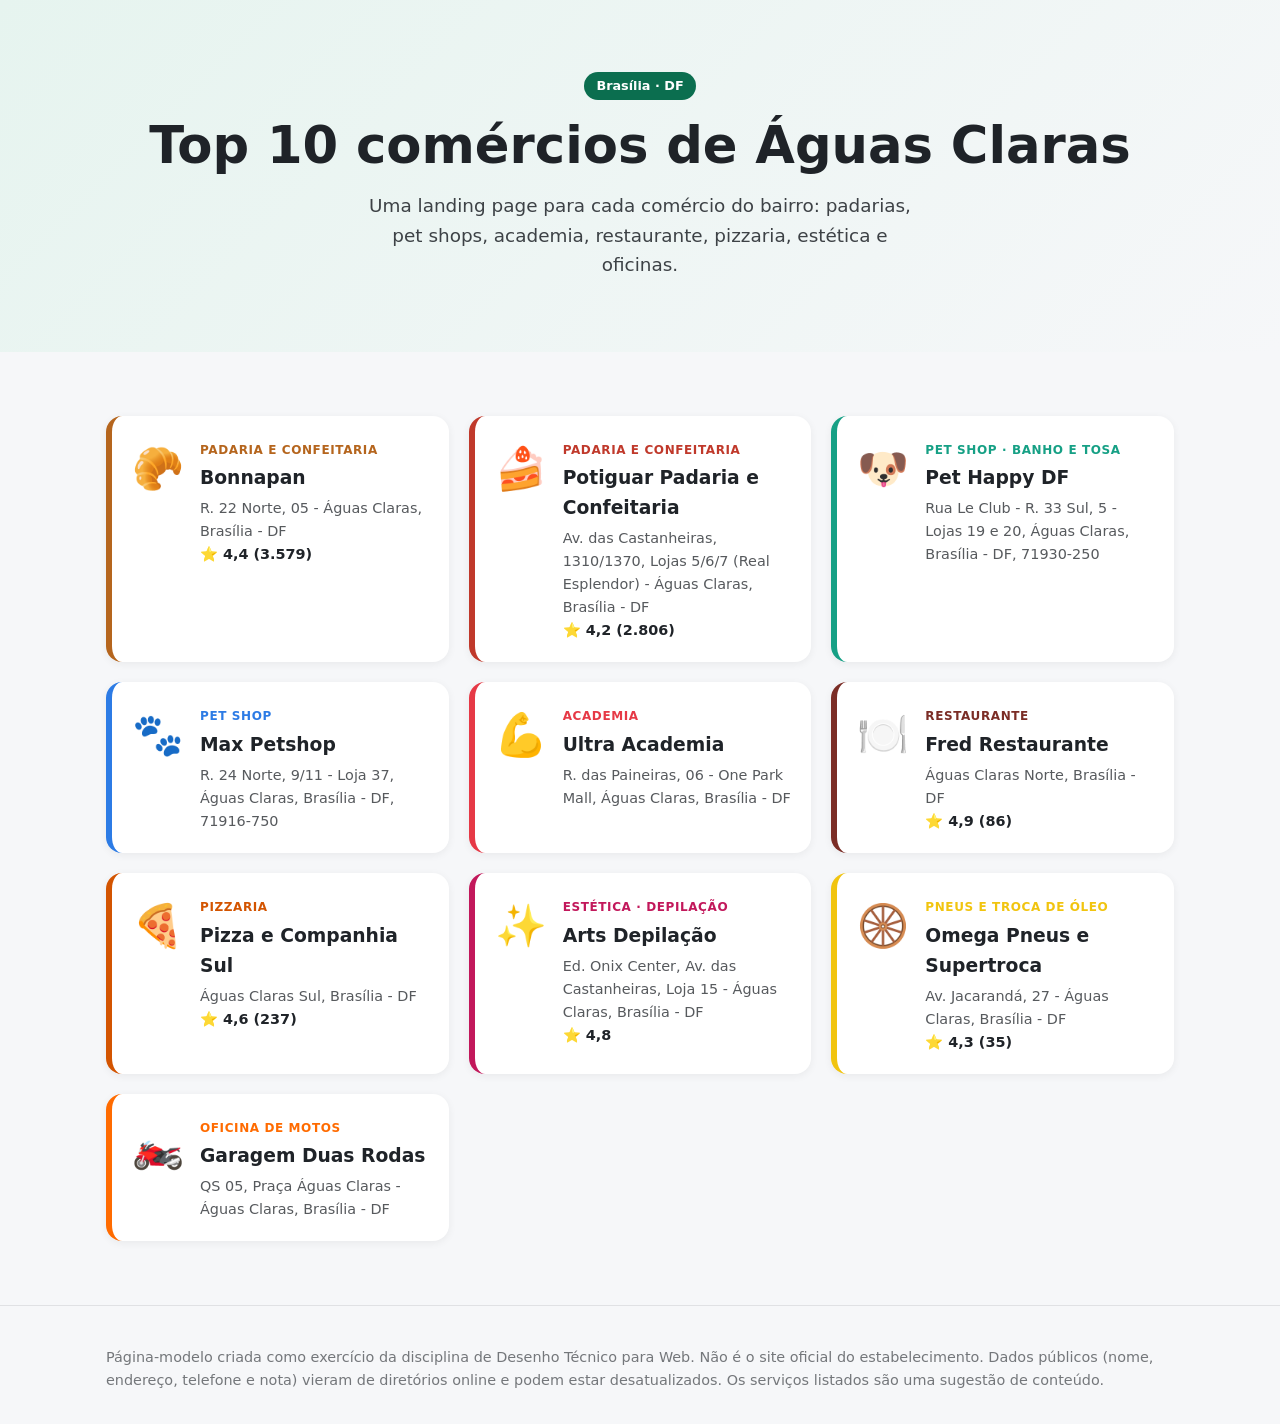
==== landing-pages/index.html @ fcde24da "Adiciona landing pages de 10 comércios de Águas Claras (DF) Catálogo em landing-pages/index.html, um" ====
<!DOCTYPE html>
<html lang="pt-BR">
<head>
<meta charset="UTF-8">
<meta name="viewport" content="width=device-width, initial-scale=1.0">
<title>Comércios de Águas Claras · Landing Pages</title>
<link rel="stylesheet" href="assets/style.css">
<style>:root{--cor:#0b6e4f;--cor2:#e6f4ef;--bg:#f6f7f9;--fg:#1f2328;--card:#fff;}</style>
</head>
<body>
<section class="hero hero-index">
  <div class="wrap">
    <span class="badge">Brasília · DF</span>
    <h1>Top 10 comércios de Águas Claras</h1>
    <p class="lead">Uma landing page para cada comércio do bairro: padarias, pet shops, academia, restaurante, pizzaria, estética e oficinas.</p>
  </div>
</section>
<main class="wrap secao">
  <div class="lojas"><a class="loja" href="bonnapan/index.html" style="--cor:#b5651d">
  <div class="loja-ico">🥐</div>
  <div><span class="loja-seg">Padaria e Confeitaria</span><h3>Bonnapan</h3>
  <p>R. 22 Norte, 05 - Águas Claras, Brasília - DF</p><p class="loja-nota">⭐ 4,4 (3.579)</p></div>
</a>
<a class="loja" href="potiguar/index.html" style="--cor:#c0392b">
  <div class="loja-ico">🍰</div>
  <div><span class="loja-seg">Padaria e Confeitaria</span><h3>Potiguar Padaria e Confeitaria</h3>
  <p>Av. das Castanheiras, 1310/1370, Lojas 5/6/7 (Real Esplendor) - Águas Claras, Brasília - DF</p><p class="loja-nota">⭐ 4,2 (2.806)</p></div>
</a>
<a class="loja" href="pet-happy/index.html" style="--cor:#16a085">
  <div class="loja-ico">🐶</div>
  <div><span class="loja-seg">Pet Shop · Banho e Tosa</span><h3>Pet Happy DF</h3>
  <p>Rua Le Club - R. 33 Sul, 5 - Lojas 19 e 20, Águas Claras, Brasília - DF, 71930-250</p></div>
</a>
<a class="loja" href="max-petshop/index.html" style="--cor:#2c7be5">
  <div class="loja-ico">🐾</div>
  <div><span class="loja-seg">Pet Shop</span><h3>Max Petshop</h3>
  <p>R. 24 Norte, 9/11 - Loja 37, Águas Claras, Brasília - DF, 71916-750</p></div>
</a>
<a class="loja" href="ultra-academia/index.html" style="--cor:#e63946">
  <div class="loja-ico">💪</div>
  <div><span class="loja-seg">Academia</span><h3>Ultra Academia</h3>
  <p>R. das Paineiras, 06 - One Park Mall, Águas Claras, Brasília - DF</p></div>
</a>
<a class="loja" href="fred-restaurante/index.html" style="--cor:#7b2d26">
  <div class="loja-ico">🍽️</div>
  <div><span class="loja-seg">Restaurante</span><h3>Fred Restaurante</h3>
  <p>Águas Claras Norte, Brasília - DF</p><p class="loja-nota">⭐ 4,9 (86)</p></div>
</a>
<a class="loja" href="pizza-e-companhia/index.html" style="--cor:#d35400">
  <div class="loja-ico">🍕</div>
  <div><span class="loja-seg">Pizzaria</span><h3>Pizza e Companhia Sul</h3>
  <p>Águas Claras Sul, Brasília - DF</p><p class="loja-nota">⭐ 4,6 (237)</p></div>
</a>
<a class="loja" href="arts-depilacao/index.html" style="--cor:#c2185b">
  <div class="loja-ico">✨</div>
  <div><span class="loja-seg">Estética · Depilação</span><h3>Arts Depilação</h3>
  <p>Ed. Onix Center, Av. das Castanheiras, Loja 15 - Águas Claras, Brasília - DF</p><p class="loja-nota">⭐ 4,8</p></div>
</a>
<a class="loja" href="omega-pneus/index.html" style="--cor:#f1c40f">
  <div class="loja-ico">🛞</div>
  <div><span class="loja-seg">Pneus e Troca de Óleo</span><h3>Omega Pneus e Supertroca</h3>
  <p>Av. Jacarandá, 27 - Águas Claras, Brasília - DF</p><p class="loja-nota">⭐ 4,3 (35)</p></div>
</a>
<a class="loja" href="garagem-duas-rodas/index.html" style="--cor:#ff6b00">
  <div class="loja-ico">🏍️</div>
  <div><span class="loja-seg">Oficina de Motos</span><h3>Garagem Duas Rodas</h3>
  <p>QS 05, Praça Águas Claras - Águas Claras, Brasília - DF</p></div>
</a></div>
</main>
<footer class="rodape"><div class="wrap"><p class="aviso">Página-modelo criada como exercício da disciplina de Desenho Técnico para Web. Não é o site oficial do estabelecimento. Dados públicos (nome, endereço, telefone e nota) vieram de diretórios online e podem estar desatualizados. Os serviços listados são uma sugestão de conteúdo.</p></div></footer>
</body>
</html>
---- landing-pages/assets/style.css ----
/* Estilo compartilhado das landing pages.
   Cada página define --cor, --cor2, --bg, --fg e --card no <head>. */
*{box-sizing:border-box;margin:0;padding:0}
html{scroll-behavior:smooth}
body{font-family:system-ui,-apple-system,"Segoe UI",Roboto,sans-serif;background:var(--bg);color:var(--fg);line-height:1.6}
a{color:inherit}
.wrap{max-width:1100px;margin:0 auto;padding:0 16px}

/* Menu */
.topo{position:sticky;top:0;z-index:10;background:color-mix(in srgb,var(--bg) 88%,transparent);backdrop-filter:blur(8px);border-bottom:1px solid color-mix(in srgb,var(--fg) 10%,transparent)}
.nav{display:flex;align-items:center;justify-content:space-between;gap:16px;height:64px}
.logo{font-weight:800;text-decoration:none;font-size:1.1rem;white-space:nowrap;overflow:hidden;text-overflow:ellipsis}
.nav nav{display:flex;gap:20px}
.nav nav a{text-decoration:none;font-weight:500;opacity:.8}
.nav nav a:hover{opacity:1;color:var(--cor)}

/* Hero */
.hero{background:linear-gradient(135deg,var(--cor2),var(--bg));padding:72px 0}
.dark .hero{background:radial-gradient(circle at 80% 20%,color-mix(in srgb,var(--cor) 35%,transparent),var(--bg) 60%)}
.hero-grid{display:grid;grid-template-columns:1.4fr 1fr;gap:32px;align-items:center}
.badge{display:inline-block;background:var(--cor);color:#fff;font-size:.8rem;font-weight:700;padding:4px 12px;border-radius:999px;margin-bottom:16px}
.dark .badge{color:#111}
h1{font-size:clamp(2rem,5vw,3.2rem);line-height:1.15;margin-bottom:16px}
.lead{font-size:1.15rem;opacity:.85;max-width:560px}
.rating{margin-top:16px;font-weight:700}
.rating span{font-weight:400;opacity:.7}
.hero-art{font-size:clamp(6rem,18vw,12rem);text-align:center;filter:drop-shadow(0 12px 24px rgba(0,0,0,.18))}
.hero-index{text-align:center}
.hero-index .lead{margin:0 auto}

/* Botões */
.ctas{display:flex;flex-wrap:wrap;gap:12px;margin-top:24px}
.btn{display:inline-flex;align-items:center;gap:8px;padding:12px 20px;border-radius:12px;font-weight:700;text-decoration:none;transition:transform .15s,box-shadow .15s}
.btn:hover{transform:translateY(-2px);box-shadow:0 8px 20px rgba(0,0,0,.15)}
.btn-main{background:var(--cor);color:#fff}
.dark .btn-main{color:#111}
.btn-ghost{border:2px solid var(--cor);color:var(--fg)}

/* Seções */
.secao{padding:64px 16px}
h2{font-size:clamp(1.5rem,3vw,2.1rem);margin-bottom:28px}
.grid{display:grid;grid-template-columns:repeat(auto-fit,minmax(220px,1fr));gap:20px}
.card{background:var(--card);border:1px solid color-mix(in srgb,var(--fg) 10%,transparent);border-radius:16px;padding:24px;transition:transform .2s,border-color .2s}
.card:hover{transform:translateY(-4px);border-color:var(--cor)}
.ico{font-size:2rem;margin-bottom:8px}
.card h3{margin-bottom:6px}
.card p{opacity:.8}

.faixa{background:var(--cor);color:#fff;padding:56px 0}
.dark .faixa{color:#111}
.difs{list-style:none;display:grid;grid-template-columns:repeat(auto-fit,minmax(240px,1fr));gap:16px;font-size:1.1rem;font-weight:600}

.contato{display:grid;grid-template-columns:1fr 1fr;gap:32px;align-items:start}
.info{list-style:none;display:grid;gap:10px;font-size:1.05rem}
.contato iframe{width:100%;height:340px;border:0;border-radius:16px}

/* Catálogo */
.lojas{display:grid;grid-template-columns:repeat(auto-fill,minmax(300px,1fr));gap:20px}
.loja{display:flex;gap:16px;background:var(--card);border-radius:16px;padding:20px;text-decoration:none;border-left:6px solid var(--cor);box-shadow:0 2px 8px rgba(0,0,0,.06);transition:transform .2s,box-shadow .2s}
.loja:hover{transform:translateY(-4px);box-shadow:0 12px 24px rgba(0,0,0,.12)}
.loja-ico{font-size:2.6rem}
.loja-seg{font-size:.75rem;font-weight:700;text-transform:uppercase;letter-spacing:.05em;color:var(--cor)}
.loja h3{margin:2px 0 4px}
.loja p{font-size:.9rem;opacity:.75}
.loja-nota{font-weight:700;opacity:1!important}

/* Rodapé */
.rodape{padding:32px 0;border-top:1px solid color-mix(in srgb,var(--fg) 10%,transparent);font-size:.9rem}
.aviso{opacity:.6;margin-top:8px}

/* Celular */
@media (max-width:760px){
  .nav nav{display:none}
  .hero{padding:48px 0}
  .hero-grid,.contato{grid-template-columns:1fr}
  .hero-art{order:-1;font-size:5rem}
  .btn{flex:1 1 100%;justify-content:center}
}
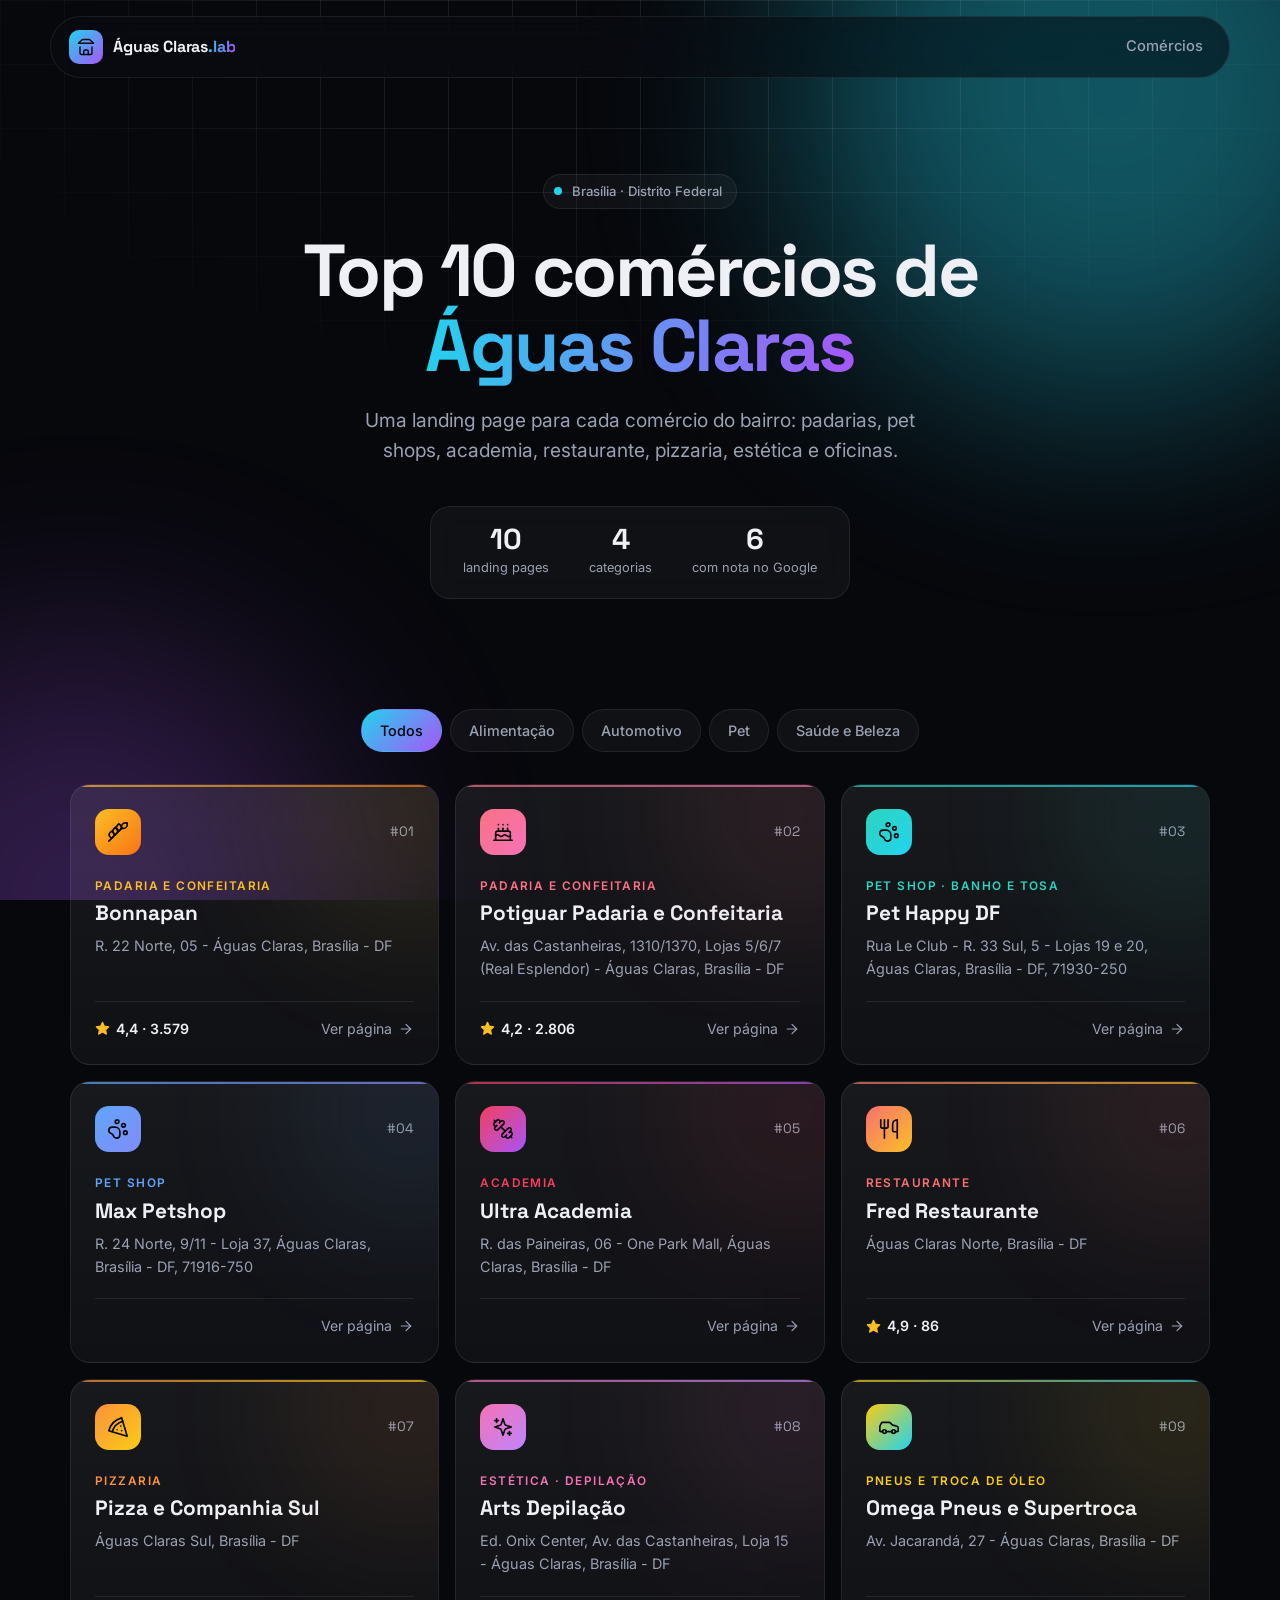
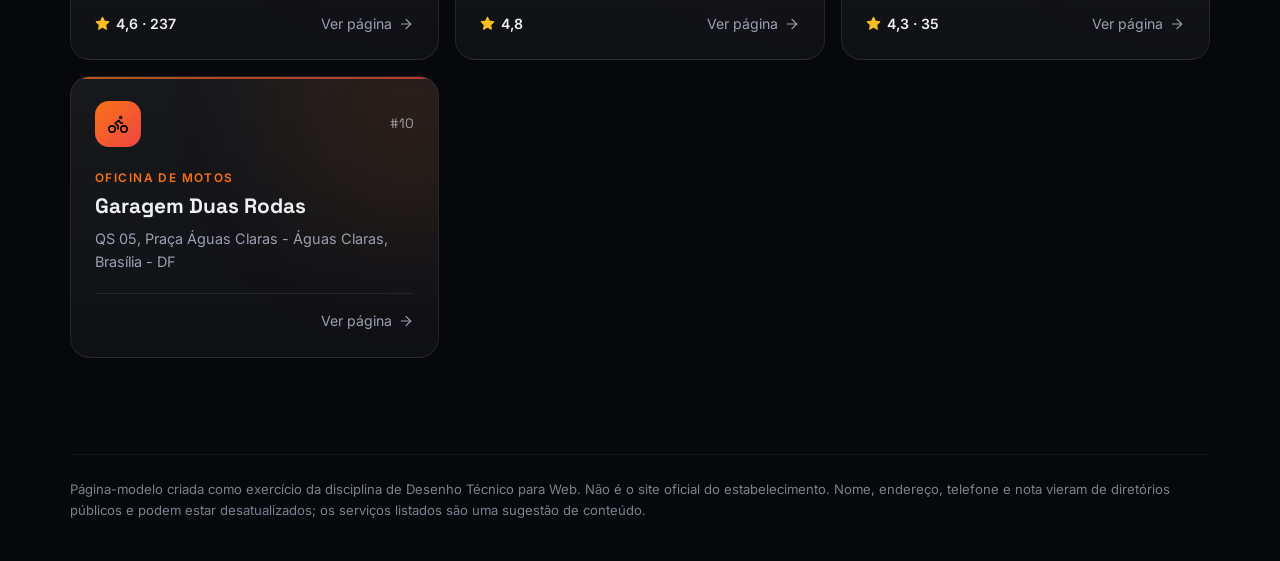
==== commit a9f24d73: "Redesenha as landing pages com visual escuro e futurista Glassmorphism, brilhos em degradê, ícones S" ====
--- a/landing-pages/index.html
+++ b/landing-pages/index.html
@@ -3,70 +3,98 @@
 <head>
 <meta charset="UTF-8">
 <meta name="viewport" content="width=device-width, initial-scale=1.0">
-<title>Comércios de Águas Claras · Landing Pages</title>
+<title>Águas Claras · Top 10 Comércios</title>
+<meta name="description" content="Landing pages de 10 comércios de Águas Claras, Brasília - DF.">
+<meta name="theme-color" content="#07080c">
+<link rel="preconnect" href="https://fonts.googleapis.com"><link rel="preconnect" href="https://fonts.gstatic.com" crossorigin><link href="https://fonts.googleapis.com/css2?family=Inter:wght@400;500;600&family=Space+Grotesk:wght@500;600;700&display=swap" rel="stylesheet">
 <link rel="stylesheet" href="assets/style.css">
-<style>:root{--cor:#0b6e4f;--cor2:#e6f4ef;--bg:#f6f7f9;--fg:#1f2328;--card:#fff;}</style>
+<style>:root{--a:#22d3ee;--b:#a855f7}</style>
 </head>
 <body>
-<section class="hero hero-index">
-  <div class="wrap">
-    <span class="badge">Brasília · DF</span>
-    <h1>Top 10 comércios de Águas Claras</h1>
-    <p class="lead">Uma landing page para cada comércio do bairro: padarias, pet shops, academia, restaurante, pizzaria, estética e oficinas.</p>
+<div class="bg" aria-hidden="true"><span class="orb o1"></span><span class="orb o2"></span><span class="grid-lines"></span></div>
+<header class="nav-wrap">
+  <nav class="nav">
+    <a class="logo" href="#"><span class="logo-mark"><svg class="i" viewBox="0 0 24 24" fill="none" stroke="currentColor" stroke-width="1.8" stroke-linecap="round" stroke-linejoin="round" aria-hidden="true"><path d="m2 7 4.41-4.41A2 2 0 0 1 7.83 2h8.34a2 2 0 0 1 1.42.59L22 7"/><path d="M4 12v8a2 2 0 0 0 2 2h12a2 2 0 0 0 2-2v-8"/><path d="M15 22v-4a2 2 0 0 0-2-2h-2a2 2 0 0 0-2 2v4"/><path d="M2 7h20"/></svg></span><span>Águas Claras<b class="grad">.lab</b></span></a>
+    <div class="nav-links"><a href="#lojas">Comércios</a></div>
+  </nav>
+</header>
+<main>
+<section class="hero hero-index wrap">
+  <span class="eyebrow"><span class="dot"></span>Brasília · Distrito Federal</span>
+  <h1>Top 10 comércios de<br><span class="grad">Águas Claras</span></h1>
+  <p class="lead">Uma landing page para cada comércio do bairro: padarias, pet shops, academia, restaurante, pizzaria, estética e oficinas.</p>
+  <div class="hero-stats">
+    <div><strong>10</strong><small>landing pages</small></div>
+    <div><strong>4</strong><small>categorias</small></div>
+    <div><strong>6</strong><small>com nota no Google</small></div>
   </div>
 </section>
-<main class="wrap secao">
-  <div class="lojas"><a class="loja" href="bonnapan/index.html" style="--cor:#b5651d">
-  <div class="loja-ico">🥐</div>
-  <div><span class="loja-seg">Padaria e Confeitaria</span><h3>Bonnapan</h3>
-  <p>R. 22 Norte, 05 - Águas Claras, Brasília - DF</p><p class="loja-nota">⭐ 4,4 (3.579)</p></div>
-</a>
-<a class="loja" href="potiguar/index.html" style="--cor:#c0392b">
-  <div class="loja-ico">🍰</div>
-  <div><span class="loja-seg">Padaria e Confeitaria</span><h3>Potiguar Padaria e Confeitaria</h3>
-  <p>Av. das Castanheiras, 1310/1370, Lojas 5/6/7 (Real Esplendor) - Águas Claras, Brasília - DF</p><p class="loja-nota">⭐ 4,2 (2.806)</p></div>
-</a>
-<a class="loja" href="pet-happy/index.html" style="--cor:#16a085">
-  <div class="loja-ico">🐶</div>
-  <div><span class="loja-seg">Pet Shop · Banho e Tosa</span><h3>Pet Happy DF</h3>
-  <p>Rua Le Club - R. 33 Sul, 5 - Lojas 19 e 20, Águas Claras, Brasília - DF, 71930-250</p></div>
-</a>
-<a class="loja" href="max-petshop/index.html" style="--cor:#2c7be5">
-  <div class="loja-ico">🐾</div>
-  <div><span class="loja-seg">Pet Shop</span><h3>Max Petshop</h3>
-  <p>R. 24 Norte, 9/11 - Loja 37, Águas Claras, Brasília - DF, 71916-750</p></div>
-</a>
-<a class="loja" href="ultra-academia/index.html" style="--cor:#e63946">
-  <div class="loja-ico">💪</div>
-  <div><span class="loja-seg">Academia</span><h3>Ultra Academia</h3>
-  <p>R. das Paineiras, 06 - One Park Mall, Águas Claras, Brasília - DF</p></div>
-</a>
-<a class="loja" href="fred-restaurante/index.html" style="--cor:#7b2d26">
-  <div class="loja-ico">🍽️</div>
-  <div><span class="loja-seg">Restaurante</span><h3>Fred Restaurante</h3>
-  <p>Águas Claras Norte, Brasília - DF</p><p class="loja-nota">⭐ 4,9 (86)</p></div>
-</a>
-<a class="loja" href="pizza-e-companhia/index.html" style="--cor:#d35400">
-  <div class="loja-ico">🍕</div>
-  <div><span class="loja-seg">Pizzaria</span><h3>Pizza e Companhia Sul</h3>
-  <p>Águas Claras Sul, Brasília - DF</p><p class="loja-nota">⭐ 4,6 (237)</p></div>
-</a>
-<a class="loja" href="arts-depilacao/index.html" style="--cor:#c2185b">
-  <div class="loja-ico">✨</div>
-  <div><span class="loja-seg">Estética · Depilação</span><h3>Arts Depilação</h3>
-  <p>Ed. Onix Center, Av. das Castanheiras, Loja 15 - Águas Claras, Brasília - DF</p><p class="loja-nota">⭐ 4,8</p></div>
-</a>
-<a class="loja" href="omega-pneus/index.html" style="--cor:#f1c40f">
-  <div class="loja-ico">🛞</div>
-  <div><span class="loja-seg">Pneus e Troca de Óleo</span><h3>Omega Pneus e Supertroca</h3>
-  <p>Av. Jacarandá, 27 - Águas Claras, Brasília - DF</p><p class="loja-nota">⭐ 4,3 (35)</p></div>
-</a>
-<a class="loja" href="garagem-duas-rodas/index.html" style="--cor:#ff6b00">
-  <div class="loja-ico">🏍️</div>
-  <div><span class="loja-seg">Oficina de Motos</span><h3>Garagem Duas Rodas</h3>
-  <p>QS 05, Praça Águas Claras - Águas Claras, Brasília - DF</p></div>
+<section id="lojas" class="wrap secao">
+  <div class="filters" role="group" aria-label="Filtrar por categoria"><button class="filter on" data-f="Todos">Todos</button><button class="filter" data-f="Alimentação">Alimentação</button><button class="filter" data-f="Automotivo">Automotivo</button><button class="filter" data-f="Pet">Pet</button><button class="filter" data-f="Saúde e Beleza">Saúde e Beleza</button></div>
+  <div class="lojas"><a class="loja reveal" href="bonnapan/index.html" data-cat="Alimentação" style="--a:#fbbf24;--b:#f97316;--d:70ms">
+  <div class="loja-top"><span class="loja-ico"><svg class="i" viewBox="0 0 24 24" fill="none" stroke="currentColor" stroke-width="1.8" stroke-linecap="round" stroke-linejoin="round" aria-hidden="true"><path d="M2 22 16 8"/><path d="M3.47 12.53 5 11l1.53 1.53a3.5 3.5 0 0 1 0 4.94L5 19l-1.53-1.53a3.5 3.5 0 0 1 0-4.94Z"/><path d="M7.47 8.53 9 7l1.53 1.53a3.5 3.5 0 0 1 0 4.94L9 15l-1.53-1.53a3.5 3.5 0 0 1 0-4.94Z"/><path d="M11.47 4.53 13 3l1.53 1.53a3.5 3.5 0 0 1 0 4.94L13 11l-1.53-1.53a3.5 3.5 0 0 1 0-4.94Z"/><path d="M20 2h2v2a4 4 0 0 1-4 4h-2V6a4 4 0 0 1 4-4Z"/></svg></span><span class="loja-n">#01</span></div>
+  <span class="loja-seg">Padaria e Confeitaria</span>
+  <h3>Bonnapan</h3>
+  <p>R. 22 Norte, 05 - Águas Claras, Brasília - DF</p>
+  <div class="loja-foot"><span class="tag"><svg class="i" viewBox="0 0 24 24" fill="none" stroke="currentColor" stroke-width="1.8" stroke-linecap="round" stroke-linejoin="round" aria-hidden="true"><polygon points="12 2 15.09 8.26 22 9.27 17 14.14 18.18 21.02 12 17.77 5.82 21.02 7 14.14 2 9.27 8.91 8.26 12 2"/></svg>4,4 · 3.579</span><span class="go">Ver página <svg class="i" viewBox="0 0 24 24" fill="none" stroke="currentColor" stroke-width="1.8" stroke-linecap="round" stroke-linejoin="round" aria-hidden="true"><path d="M5 12h14"/><path d="m12 5 7 7-7 7"/></svg></span></div>
+</a><a class="loja reveal" href="potiguar/index.html" data-cat="Alimentação" style="--a:#fb7185;--b:#f472b6;--d:140ms">
+  <div class="loja-top"><span class="loja-ico"><svg class="i" viewBox="0 0 24 24" fill="none" stroke="currentColor" stroke-width="1.8" stroke-linecap="round" stroke-linejoin="round" aria-hidden="true"><path d="M20 21v-8a2 2 0 0 0-2-2H6a2 2 0 0 0-2 2v8"/><path d="M4 16s.5-1 2-1 2.5 2 4 2 2.5-2 4-2 2.5 2 4 2 2-1 2-1"/><path d="M2 21h20"/><path d="M7 8v3"/><path d="M12 8v3"/><path d="M17 8v3"/><path d="M7 4h.01"/><path d="M12 4h.01"/><path d="M17 4h.01"/></svg></span><span class="loja-n">#02</span></div>
+  <span class="loja-seg">Padaria e Confeitaria</span>
+  <h3>Potiguar Padaria e Confeitaria</h3>
+  <p>Av. das Castanheiras, 1310/1370, Lojas 5/6/7 (Real Esplendor) - Águas Claras, Brasília - DF</p>
+  <div class="loja-foot"><span class="tag"><svg class="i" viewBox="0 0 24 24" fill="none" stroke="currentColor" stroke-width="1.8" stroke-linecap="round" stroke-linejoin="round" aria-hidden="true"><polygon points="12 2 15.09 8.26 22 9.27 17 14.14 18.18 21.02 12 17.77 5.82 21.02 7 14.14 2 9.27 8.91 8.26 12 2"/></svg>4,2 · 2.806</span><span class="go">Ver página <svg class="i" viewBox="0 0 24 24" fill="none" stroke="currentColor" stroke-width="1.8" stroke-linecap="round" stroke-linejoin="round" aria-hidden="true"><path d="M5 12h14"/><path d="m12 5 7 7-7 7"/></svg></span></div>
+</a><a class="loja reveal" href="pet-happy/index.html" data-cat="Pet" style="--a:#2dd4bf;--b:#22d3ee;--d:0ms">
+  <div class="loja-top"><span class="loja-ico"><svg class="i" viewBox="0 0 24 24" fill="none" stroke="currentColor" stroke-width="1.8" stroke-linecap="round" stroke-linejoin="round" aria-hidden="true"><circle cx="11" cy="4" r="2"/><circle cx="18" cy="8" r="2"/><circle cx="20" cy="16" r="2"/><path d="M9 10a5 5 0 0 1 5 5v3.5a3.5 3.5 0 0 1-6.84 1.045Q6.52 17.48 4.46 16.84A3.5 3.5 0 0 1 5.5 10Z"/></svg></span><span class="loja-n">#03</span></div>
+  <span class="loja-seg">Pet Shop · Banho e Tosa</span>
+  <h3>Pet Happy DF</h3>
+  <p>Rua Le Club - R. 33 Sul, 5 - Lojas 19 e 20, Águas Claras, Brasília - DF, 71930-250</p>
+  <div class="loja-foot"><span class="go">Ver página <svg class="i" viewBox="0 0 24 24" fill="none" stroke="currentColor" stroke-width="1.8" stroke-linecap="round" stroke-linejoin="round" aria-hidden="true"><path d="M5 12h14"/><path d="m12 5 7 7-7 7"/></svg></span></div>
+</a><a class="loja reveal" href="max-petshop/index.html" data-cat="Pet" style="--a:#60a5fa;--b:#818cf8;--d:70ms">
+  <div class="loja-top"><span class="loja-ico"><svg class="i" viewBox="0 0 24 24" fill="none" stroke="currentColor" stroke-width="1.8" stroke-linecap="round" stroke-linejoin="round" aria-hidden="true"><circle cx="11" cy="4" r="2"/><circle cx="18" cy="8" r="2"/><circle cx="20" cy="16" r="2"/><path d="M9 10a5 5 0 0 1 5 5v3.5a3.5 3.5 0 0 1-6.84 1.045Q6.52 17.48 4.46 16.84A3.5 3.5 0 0 1 5.5 10Z"/></svg></span><span class="loja-n">#04</span></div>
+  <span class="loja-seg">Pet Shop</span>
+  <h3>Max Petshop</h3>
+  <p>R. 24 Norte, 9/11 - Loja 37, Águas Claras, Brasília - DF, 71916-750</p>
+  <div class="loja-foot"><span class="go">Ver página <svg class="i" viewBox="0 0 24 24" fill="none" stroke="currentColor" stroke-width="1.8" stroke-linecap="round" stroke-linejoin="round" aria-hidden="true"><path d="M5 12h14"/><path d="m12 5 7 7-7 7"/></svg></span></div>
+</a><a class="loja reveal" href="ultra-academia/index.html" data-cat="Saúde e Beleza" style="--a:#f43f5e;--b:#a855f7;--d:140ms">
+  <div class="loja-top"><span class="loja-ico"><svg class="i" viewBox="0 0 24 24" fill="none" stroke="currentColor" stroke-width="1.8" stroke-linecap="round" stroke-linejoin="round" aria-hidden="true"><path d="M14.4 14.4 9.6 9.6"/><path d="M18.657 21.485a2 2 0 1 1-2.829-2.828l-1.767 1.768a2 2 0 1 1-2.829-2.829l6.364-6.364a2 2 0 1 1 2.829 2.829l-1.768 1.767a2 2 0 1 1 2.828 2.829z"/><path d="m21.5 21.5-1.4-1.4"/><path d="M3.9 3.9 2.5 2.5"/><path d="M6.404 12.768a2 2 0 1 1-2.829-2.829l1.768-1.767a2 2 0 1 1-2.828-2.829l2.828-2.828a2 2 0 1 1 2.829 2.828l1.767-1.768a2 2 0 1 1 2.829 2.829z"/></svg></span><span class="loja-n">#05</span></div>
+  <span class="loja-seg">Academia</span>
+  <h3>Ultra Academia</h3>
+  <p>R. das Paineiras, 06 - One Park Mall, Águas Claras, Brasília - DF</p>
+  <div class="loja-foot"><span class="go">Ver página <svg class="i" viewBox="0 0 24 24" fill="none" stroke="currentColor" stroke-width="1.8" stroke-linecap="round" stroke-linejoin="round" aria-hidden="true"><path d="M5 12h14"/><path d="m12 5 7 7-7 7"/></svg></span></div>
+</a><a class="loja reveal" href="fred-restaurante/index.html" data-cat="Alimentação" style="--a:#f87171;--b:#fbbf24;--d:0ms">
+  <div class="loja-top"><span class="loja-ico"><svg class="i" viewBox="0 0 24 24" fill="none" stroke="currentColor" stroke-width="1.8" stroke-linecap="round" stroke-linejoin="round" aria-hidden="true"><path d="M3 2v7c0 1.1.9 2 2 2h4a2 2 0 0 0 2-2V2"/><path d="M7 2v20"/><path d="M21 15V2a5 5 0 0 0-5 5v6c0 1.1.9 2 2 2h3Zm0 0v7"/></svg></span><span class="loja-n">#06</span></div>
+  <span class="loja-seg">Restaurante</span>
+  <h3>Fred Restaurante</h3>
+  <p>Águas Claras Norte, Brasília - DF</p>
+  <div class="loja-foot"><span class="tag"><svg class="i" viewBox="0 0 24 24" fill="none" stroke="currentColor" stroke-width="1.8" stroke-linecap="round" stroke-linejoin="round" aria-hidden="true"><polygon points="12 2 15.09 8.26 22 9.27 17 14.14 18.18 21.02 12 17.77 5.82 21.02 7 14.14 2 9.27 8.91 8.26 12 2"/></svg>4,9 · 86</span><span class="go">Ver página <svg class="i" viewBox="0 0 24 24" fill="none" stroke="currentColor" stroke-width="1.8" stroke-linecap="round" stroke-linejoin="round" aria-hidden="true"><path d="M5 12h14"/><path d="m12 5 7 7-7 7"/></svg></span></div>
+</a><a class="loja reveal" href="pizza-e-companhia/index.html" data-cat="Alimentação" style="--a:#fb923c;--b:#facc15;--d:70ms">
+  <div class="loja-top"><span class="loja-ico"><svg class="i" viewBox="0 0 24 24" fill="none" stroke="currentColor" stroke-width="1.8" stroke-linecap="round" stroke-linejoin="round" aria-hidden="true"><path d="M15 11h.01"/><path d="M11 15h.01"/><path d="M16 16h.01"/><path d="m2 16 20 6-6-20A20 20 0 0 0 2 16"/><path d="M5.71 17.11a17.04 17.04 0 0 1 11.4-11.4"/></svg></span><span class="loja-n">#07</span></div>
+  <span class="loja-seg">Pizzaria</span>
+  <h3>Pizza e Companhia Sul</h3>
+  <p>Águas Claras Sul, Brasília - DF</p>
+  <div class="loja-foot"><span class="tag"><svg class="i" viewBox="0 0 24 24" fill="none" stroke="currentColor" stroke-width="1.8" stroke-linecap="round" stroke-linejoin="round" aria-hidden="true"><polygon points="12 2 15.09 8.26 22 9.27 17 14.14 18.18 21.02 12 17.77 5.82 21.02 7 14.14 2 9.27 8.91 8.26 12 2"/></svg>4,6 · 237</span><span class="go">Ver página <svg class="i" viewBox="0 0 24 24" fill="none" stroke="currentColor" stroke-width="1.8" stroke-linecap="round" stroke-linejoin="round" aria-hidden="true"><path d="M5 12h14"/><path d="m12 5 7 7-7 7"/></svg></span></div>
+</a><a class="loja reveal" href="arts-depilacao/index.html" data-cat="Saúde e Beleza" style="--a:#f472b6;--b:#c084fc;--d:140ms">
+  <div class="loja-top"><span class="loja-ico"><svg class="i" viewBox="0 0 24 24" fill="none" stroke="currentColor" stroke-width="1.8" stroke-linecap="round" stroke-linejoin="round" aria-hidden="true"><path d="m12 3-1.9 5.8a2 2 0 0 1-1.3 1.3L3 12l5.8 1.9a2 2 0 0 1 1.3 1.3L12 21l1.9-5.8a2 2 0 0 1 1.3-1.3L21 12l-5.8-1.9a2 2 0 0 1-1.3-1.3Z"/><path d="M5 3v4"/><path d="M3 5h4"/><path d="M19 17v4"/><path d="M17 19h4"/></svg></span><span class="loja-n">#08</span></div>
+  <span class="loja-seg">Estética · Depilação</span>
+  <h3>Arts Depilação</h3>
+  <p>Ed. Onix Center, Av. das Castanheiras, Loja 15 - Águas Claras, Brasília - DF</p>
+  <div class="loja-foot"><span class="tag"><svg class="i" viewBox="0 0 24 24" fill="none" stroke="currentColor" stroke-width="1.8" stroke-linecap="round" stroke-linejoin="round" aria-hidden="true"><polygon points="12 2 15.09 8.26 22 9.27 17 14.14 18.18 21.02 12 17.77 5.82 21.02 7 14.14 2 9.27 8.91 8.26 12 2"/></svg>4,8</span><span class="go">Ver página <svg class="i" viewBox="0 0 24 24" fill="none" stroke="currentColor" stroke-width="1.8" stroke-linecap="round" stroke-linejoin="round" aria-hidden="true"><path d="M5 12h14"/><path d="m12 5 7 7-7 7"/></svg></span></div>
+</a><a class="loja reveal" href="omega-pneus/index.html" data-cat="Automotivo" style="--a:#facc15;--b:#22d3ee;--d:0ms">
+  <div class="loja-top"><span class="loja-ico"><svg class="i" viewBox="0 0 24 24" fill="none" stroke="currentColor" stroke-width="1.8" stroke-linecap="round" stroke-linejoin="round" aria-hidden="true"><path d="M19 17h2c.6 0 1-.4 1-1v-3c0-.9-.7-1.7-1.5-1.9C18.7 10.6 16 10 16 10s-1.3-1.4-2.2-2.3c-.5-.4-1.1-.7-1.8-.7H5c-.6 0-1.1.4-1.4.9l-1.4 2.9A3.7 3.7 0 0 0 2 12v4c0 .6.4 1 1 1h2"/><circle cx="7" cy="17" r="2"/><path d="M9 17h6"/><circle cx="17" cy="17" r="2"/></svg></span><span class="loja-n">#09</span></div>
+  <span class="loja-seg">Pneus e Troca de Óleo</span>
+  <h3>Omega Pneus e Supertroca</h3>
+  <p>Av. Jacarandá, 27 - Águas Claras, Brasília - DF</p>
+  <div class="loja-foot"><span class="tag"><svg class="i" viewBox="0 0 24 24" fill="none" stroke="currentColor" stroke-width="1.8" stroke-linecap="round" stroke-linejoin="round" aria-hidden="true"><polygon points="12 2 15.09 8.26 22 9.27 17 14.14 18.18 21.02 12 17.77 5.82 21.02 7 14.14 2 9.27 8.91 8.26 12 2"/></svg>4,3 · 35</span><span class="go">Ver página <svg class="i" viewBox="0 0 24 24" fill="none" stroke="currentColor" stroke-width="1.8" stroke-linecap="round" stroke-linejoin="round" aria-hidden="true"><path d="M5 12h14"/><path d="m12 5 7 7-7 7"/></svg></span></div>
+</a><a class="loja reveal" href="garagem-duas-rodas/index.html" data-cat="Automotivo" style="--a:#f97316;--b:#ef4444;--d:70ms">
+  <div class="loja-top"><span class="loja-ico"><svg class="i" viewBox="0 0 24 24" fill="none" stroke="currentColor" stroke-width="1.8" stroke-linecap="round" stroke-linejoin="round" aria-hidden="true"><circle cx="18.5" cy="17.5" r="3.5"/><circle cx="5.5" cy="17.5" r="3.5"/><circle cx="15" cy="5" r="1"/><path d="M12 17.5V14l-3-3 4-3 2 3h2"/></svg></span><span class="loja-n">#10</span></div>
+  <span class="loja-seg">Oficina de Motos</span>
+  <h3>Garagem Duas Rodas</h3>
+  <p>QS 05, Praça Águas Claras - Águas Claras, Brasília - DF</p>
+  <div class="loja-foot"><span class="go">Ver página <svg class="i" viewBox="0 0 24 24" fill="none" stroke="currentColor" stroke-width="1.8" stroke-linecap="round" stroke-linejoin="round" aria-hidden="true"><path d="M5 12h14"/><path d="m12 5 7 7-7 7"/></svg></span></div>
 </a></div>
+</section>
 </main>
-<footer class="rodape"><div class="wrap"><p class="aviso">Página-modelo criada como exercício da disciplina de Desenho Técnico para Web. Não é o site oficial do estabelecimento. Dados públicos (nome, endereço, telefone e nota) vieram de diretórios online e podem estar desatualizados. Os serviços listados são uma sugestão de conteúdo.</p></div></footer>
+<footer class="footer wrap"><p>Página-modelo criada como exercício da disciplina de Desenho Técnico para Web. Não é o site oficial do estabelecimento. Nome, endereço, telefone e nota vieram de diretórios públicos e podem estar desatualizados; os serviços listados são uma sugestão de conteúdo.</p></footer>
+<script src="assets/app.js"></script>
 </body>
 </html>
--- a/landing-pages/assets/style.css
+++ b/landing-pages/assets/style.css
@@ -1,78 +1,190 @@
-/* Estilo compartilhado das landing pages.
-   Cada página define --cor, --cor2, --bg, --fg e --card no <head>. */
+/* =========================================================
+   Landing pages · Águas Claras
+   Tema escuro com vidro (glassmorphism), brilhos em degradê
+   e grade de fundo. Cada página define só duas cores:
+   --a (destaque principal) e --b (segundo tom do degradê).
+   ========================================================= */
+:root{
+  --bg:#07080c;
+  --bg-2:#0d0f15;
+  --fg:#eef0f6;
+  --muted:#9aa1b2;
+  --line:rgba(255,255,255,.08);
+  --glass:rgba(255,255,255,.04);
+  --glass-2:rgba(255,255,255,.07);
+  --radius:20px;
+  --font:"Inter",system-ui,-apple-system,"Segoe UI",Roboto,sans-serif;
+  --display:"Space Grotesk","Inter",system-ui,sans-serif;
+  --ease:cubic-bezier(.2,.8,.2,1);
+}
 *{box-sizing:border-box;margin:0;padding:0}
-html{scroll-behavior:smooth}
-body{font-family:system-ui,-apple-system,"Segoe UI",Roboto,sans-serif;background:var(--bg);color:var(--fg);line-height:1.6}
-a{color:inherit}
-.wrap{max-width:1100px;margin:0 auto;padding:0 16px}
+html{scroll-behavior:smooth;scroll-padding-top:96px}
+body{font-family:var(--font);background:var(--bg);color:var(--fg);line-height:1.6;-webkit-font-smoothing:antialiased;overflow-x:hidden}
+a{color:inherit;text-decoration:none}
+::selection{background:var(--a);color:#07080c}
+.wrap{max-width:1180px;margin:0 auto;padding:0 20px}
+.i{width:18px;height:18px;flex:none}
+.grad{background:linear-gradient(100deg,var(--a),var(--b));-webkit-background-clip:text;background-clip:text;color:transparent}
 
-/* Menu */
-.topo{position:sticky;top:0;z-index:10;background:color-mix(in srgb,var(--bg) 88%,transparent);backdrop-filter:blur(8px);border-bottom:1px solid color-mix(in srgb,var(--fg) 10%,transparent)}
-.nav{display:flex;align-items:center;justify-content:space-between;gap:16px;height:64px}
-.logo{font-weight:800;text-decoration:none;font-size:1.1rem;white-space:nowrap;overflow:hidden;text-overflow:ellipsis}
-.nav nav{display:flex;gap:20px}
-.nav nav a{text-decoration:none;font-weight:500;opacity:.8}
-.nav nav a:hover{opacity:1;color:var(--cor)}
+/* ---------- Fundo ---------- */
+.bg{position:fixed;inset:0;z-index:-1;overflow:hidden;pointer-events:none}
+.orb{position:absolute;border-radius:50%;filter:blur(110px);opacity:.38}
+.o1{width:620px;height:620px;background:var(--a);top:-220px;right:-140px;animation:float 18s ease-in-out infinite}
+.o2{width:520px;height:520px;background:var(--b);bottom:-260px;left:-180px;opacity:.26;animation:float 22s ease-in-out infinite reverse}
+.grid-lines{position:absolute;inset:0;background-image:linear-gradient(var(--line) 1px,transparent 1px),linear-gradient(90deg,var(--line) 1px,transparent 1px);background-size:64px 64px;mask-image:radial-gradient(ellipse 80% 60% at 50% 0%,#000 30%,transparent 75%);-webkit-mask-image:radial-gradient(ellipse 80% 60% at 50% 0%,#000 30%,transparent 75%)}
+@keyframes float{50%{transform:translate(-40px,40px) scale(1.08)}}
 
-/* Hero */
-.hero{background:linear-gradient(135deg,var(--cor2),var(--bg));padding:72px 0}
-.dark .hero{background:radial-gradient(circle at 80% 20%,color-mix(in srgb,var(--cor) 35%,transparent),var(--bg) 60%)}
-.hero-grid{display:grid;grid-template-columns:1.4fr 1fr;gap:32px;align-items:center}
-.badge{display:inline-block;background:var(--cor);color:#fff;font-size:.8rem;font-weight:700;padding:4px 12px;border-radius:999px;margin-bottom:16px}
-.dark .badge{color:#111}
-h1{font-size:clamp(2rem,5vw,3.2rem);line-height:1.15;margin-bottom:16px}
-.lead{font-size:1.15rem;opacity:.85;max-width:560px}
-.rating{margin-top:16px;font-weight:700}
-.rating span{font-weight:400;opacity:.7}
-.hero-art{font-size:clamp(6rem,18vw,12rem);text-align:center;filter:drop-shadow(0 12px 24px rgba(0,0,0,.18))}
-.hero-index{text-align:center}
+/* ---------- Menu ---------- */
+.nav-wrap{position:sticky;top:0;z-index:50;padding:16px 20px}
+.nav{max-width:1180px;margin:0 auto;display:flex;align-items:center;gap:24px;padding:10px 12px 10px 18px;border:1px solid var(--line);border-radius:999px;background:rgba(10,12,18,.6);backdrop-filter:blur(18px) saturate(140%);-webkit-backdrop-filter:blur(18px) saturate(140%)}
+.logo{display:flex;align-items:center;gap:10px;font-family:var(--display);font-weight:700;letter-spacing:-.01em;min-width:0}
+.logo span:last-child{white-space:nowrap;overflow:hidden;text-overflow:ellipsis}
+.logo-mark{display:grid;place-items:center;width:34px;height:34px;border-radius:10px;background:linear-gradient(135deg,var(--a),var(--b));color:#07080c;flex:none}
+.logo-mark .i{width:18px;height:18px}
+.nav-links{display:flex;gap:4px;margin-left:auto}
+.nav-links a{padding:8px 14px;border-radius:999px;color:var(--muted);font-size:.92rem;font-weight:500;transition:color .2s,background .2s}
+.nav-links a:hover{color:var(--fg);background:var(--glass-2)}
+.nav-cta{display:inline-flex;align-items:center;gap:6px;padding:9px 16px;border-radius:999px;background:var(--fg);color:#07080c;font-weight:600;font-size:.9rem;transition:transform .2s var(--ease)}
+.nav-cta:hover{transform:translateX(2px)}
+.nav-cta .i{width:16px;height:16px}
+
+/* ---------- Hero ---------- */
+.hero{display:grid;grid-template-columns:1.15fr .85fr;gap:48px;align-items:center;min-height:calc(100vh - 96px);padding-top:24px;padding-bottom:48px}
+.eyebrow{display:inline-flex;align-items:center;gap:10px;padding:6px 14px 6px 10px;border:1px solid var(--line);border-radius:999px;background:var(--glass);font-size:.82rem;font-weight:500;color:var(--muted);margin-bottom:24px}
+.dot{width:8px;height:8px;border-radius:50%;background:var(--a);box-shadow:0 0 0 0 var(--a);animation:pulse 2.4s infinite}
+@keyframes pulse{0%{box-shadow:0 0 0 0 color-mix(in srgb,var(--a) 70%,transparent)}70%{box-shadow:0 0 0 10px transparent}100%{box-shadow:0 0 0 0 transparent}}
+h1{font-family:var(--display);font-size:clamp(2.4rem,6vw,4.6rem);line-height:1.02;letter-spacing:-.035em;font-weight:700;margin-bottom:22px}
+.lead{font-size:clamp(1.02rem,1.6vw,1.2rem);color:var(--muted);max-width:560px}
+
+.ctas{display:flex;flex-wrap:wrap;gap:12px;margin-top:32px}
+.btn{position:relative;display:inline-flex;align-items:center;gap:10px;padding:14px 22px;border-radius:14px;font-weight:600;font-size:.95rem;transition:transform .25s var(--ease),box-shadow .25s,background .25s}
+.btn-main{background:linear-gradient(135deg,var(--a),var(--b));color:#07080c;box-shadow:0 10px 40px -10px var(--a)}
+.btn-main:hover{transform:translateY(-2px);box-shadow:0 18px 50px -12px var(--a)}
+.btn-glass{border:1px solid var(--line);background:var(--glass);backdrop-filter:blur(10px)}
+.btn-glass:hover{background:var(--glass-2);transform:translateY(-2px)}
+
+/* Visual do hero: anéis em órbita */
+.hero-visual{position:relative;aspect-ratio:1;max-width:460px;width:100%;justify-self:center;display:grid;place-items:center}
+.ring{position:absolute;border-radius:50%;border:1px solid var(--line)}
+.r1{inset:0;border-color:color-mix(in srgb,var(--a) 25%,transparent);animation:spin 40s linear infinite}
+.r1::before{content:"";position:absolute;top:-5px;left:50%;width:10px;height:10px;border-radius:50%;background:var(--a);box-shadow:0 0 20px var(--a)}
+.r2{inset:14%;border-style:dashed;animation:spin 60s linear infinite reverse}
+.r3{inset:28%;background:radial-gradient(circle,color-mix(in srgb,var(--a) 22%,transparent),transparent 70%)}
+@keyframes spin{to{transform:rotate(360deg)}}
+.core{position:relative;display:grid;place-items:center;width:42%;aspect-ratio:1;border-radius:32%;background:linear-gradient(145deg,rgba(255,255,255,.1),rgba(255,255,255,.02));border:1px solid rgba(255,255,255,.14);backdrop-filter:blur(14px);box-shadow:0 30px 80px -20px color-mix(in srgb,var(--a) 60%,transparent),inset 0 1px 0 rgba(255,255,255,.15)}
+.core-ico{width:46%;height:46%;color:var(--a);filter:drop-shadow(0 0 18px color-mix(in srgb,var(--a) 70%,transparent))}
+.chip{position:absolute;display:flex;align-items:center;gap:8px;padding:10px 14px;border-radius:14px;border:1px solid var(--line);background:rgba(13,15,21,.75);backdrop-filter:blur(14px);font-size:.85rem;color:var(--muted);box-shadow:0 20px 40px -20px #000;animation:bob 6s ease-in-out infinite}
+.chip b{color:var(--fg)}
+.chip .i{color:var(--a);width:16px;height:16px}
+.chip-a{top:12%;left:-4%}
+.chip-b{bottom:12%;right:-4%;animation-delay:-3s}
+@keyframes bob{50%{transform:translateY(-10px)}}
+
+/* ---------- Números ---------- */
+.stats{display:grid;grid-template-columns:repeat(auto-fit,minmax(200px,1fr));gap:1px;background:var(--line);border:1px solid var(--line);border-radius:var(--radius);overflow:hidden}
+.stat{display:flex;align-items:center;gap:14px;padding:22px 24px;background:var(--bg-2)}
+.stat-ico{display:grid;place-items:center;width:40px;height:40px;border-radius:12px;background:var(--glass-2);color:var(--a);flex:none}
+.stat strong{display:block;font-family:var(--display);font-size:1.2rem;line-height:1.2}
+.stat small{color:var(--muted);font-size:.82rem}
+
+/* ---------- Seções ---------- */
+.secao{padding-top:110px}
+.sec-head{margin-bottom:40px}
+.kicker{display:inline-block;font-family:var(--display);font-size:.78rem;font-weight:600;letter-spacing:.18em;text-transform:uppercase;color:var(--a);margin-bottom:12px}
+h2{font-family:var(--display);font-size:clamp(1.8rem,3.6vw,2.8rem);line-height:1.1;letter-spacing:-.03em;font-weight:700}
+
+.cards{display:grid;grid-template-columns:repeat(auto-fit,minmax(260px,1fr));gap:16px}
+.card{position:relative;padding:28px;border-radius:var(--radius);border:1px solid var(--line);background:linear-gradient(180deg,var(--glass-2),var(--glass));overflow:hidden;transition:transform .35s var(--ease),border-color .35s}
+.card::after{content:"";position:absolute;inset:0;border-radius:inherit;background:radial-gradient(400px circle at var(--mx,50%) var(--my,0%),color-mix(in srgb,var(--a) 16%,transparent),transparent 45%);opacity:0;transition:opacity .35s;pointer-events:none}
+.card:hover{transform:translateY(-4px);border-color:color-mix(in srgb,var(--a) 45%,transparent)}
+.card:hover::after{opacity:1}
+.card-ico{display:grid;place-items:center;width:48px;height:48px;border-radius:14px;margin-bottom:20px;background:linear-gradient(135deg,color-mix(in srgb,var(--a) 22%,transparent),color-mix(in srgb,var(--b) 12%,transparent));border:1px solid color-mix(in srgb,var(--a) 30%,transparent);color:var(--a)}
+.card-ico .i{width:22px;height:22px}
+.card h3{font-family:var(--display);font-size:1.15rem;font-weight:600;margin-bottom:6px}
+.card p{color:var(--muted);font-size:.95rem}
+
+.panel{position:relative;padding:clamp(28px,5vw,56px);border-radius:28px;border:1px solid var(--line);background:linear-gradient(135deg,color-mix(in srgb,var(--a) 10%,var(--bg-2)),var(--bg-2) 60%);overflow:hidden}
+.panel::before{content:"";position:absolute;width:380px;height:380px;right:-120px;top:-120px;border-radius:50%;background:var(--b);filter:blur(120px);opacity:.25}
+.difs{position:relative;list-style:none;display:grid;grid-template-columns:repeat(auto-fit,minmax(240px,1fr));gap:28px}
+.dif{display:flex;gap:18px;padding-top:24px;border-top:1px solid var(--line)}
+.dif-n{font-family:var(--display);font-size:.9rem;font-weight:600;color:var(--a);padding-top:3px}
+.dif h3{font-family:var(--display);font-size:1.2rem;margin-bottom:6px}
+.dif p{color:var(--muted);font-size:.95rem}
+
+.contato{display:grid;grid-template-columns:1fr 1.1fr;gap:40px;align-items:center}
+.contato h2{margin-bottom:28px}
+.info{list-style:none;display:grid;gap:14px}
+.info li{display:flex;gap:12px;align-items:flex-start;color:var(--muted)}
+.info .i{color:var(--a);margin-top:3px}
+.info a{color:var(--fg);border-bottom:1px solid var(--line)}
+.map{position:relative;border-radius:24px;padding:6px;border:1px solid var(--line);background:var(--glass)}
+.map iframe{display:block;width:100%;height:380px;border:0;border-radius:18px;filter:invert(.92) hue-rotate(180deg) saturate(.5) contrast(.95)}
+
+/* ---------- Catálogo ---------- */
+.hero-index{display:block;min-height:auto;text-align:center;padding-top:80px;padding-bottom:0}
 .hero-index .lead{margin:0 auto}
+.hero-stats{display:inline-flex;gap:40px;margin-top:40px;padding:18px 32px;border:1px solid var(--line);border-radius:20px;background:var(--glass);backdrop-filter:blur(12px)}
+.hero-stats strong{display:block;font-family:var(--display);font-size:1.8rem;line-height:1}
+.hero-stats small{color:var(--muted);font-size:.8rem}
+.filters{display:flex;flex-wrap:wrap;justify-content:center;gap:8px;margin-bottom:32px}
+.filter{font:inherit;font-size:.9rem;font-weight:500;color:var(--muted);padding:9px 18px;border-radius:999px;border:1px solid var(--line);background:var(--glass);cursor:pointer;transition:all .2s}
+.filter:hover{color:var(--fg)}
+.filter.on{color:#07080c;background:linear-gradient(135deg,var(--a),var(--b));border-color:transparent}
+.lojas{display:grid;grid-template-columns:repeat(auto-fill,minmax(300px,1fr));gap:16px}
+.loja{position:relative;display:flex;flex-direction:column;padding:24px;border-radius:var(--radius);border:1px solid var(--line);background:linear-gradient(180deg,var(--glass-2),var(--glass));overflow:hidden;transition:transform .35s var(--ease),border-color .35s}
+.loja::before{content:"";position:absolute;inset:0 0 auto 0;height:2px;background:linear-gradient(90deg,var(--a),var(--b));opacity:.7}
+.loja::after{content:"";position:absolute;width:220px;height:220px;right:-80px;top:-80px;border-radius:50%;background:var(--a);filter:blur(80px);opacity:.12;transition:opacity .35s}
+.loja:hover{transform:translateY(-4px);border-color:color-mix(in srgb,var(--a) 45%,transparent)}
+.loja:hover::after{opacity:.3}
+.loja[hidden]{display:none}
+.loja-top{display:flex;justify-content:space-between;align-items:center;margin-bottom:22px}
+.loja-ico{display:grid;place-items:center;width:46px;height:46px;border-radius:14px;background:linear-gradient(135deg,var(--a),var(--b));color:#07080c}
+.loja-ico .i{width:22px;height:22px}
+.loja-n{font-family:var(--display);color:var(--muted);font-size:.85rem}
+.loja-seg{font-size:.74rem;font-weight:600;letter-spacing:.12em;text-transform:uppercase;color:var(--a)}
+.loja h3{font-family:var(--display);font-size:1.3rem;line-height:1.2;margin:6px 0 8px}
+.loja p{color:var(--muted);font-size:.9rem;flex:1}
+.loja-foot{display:flex;justify-content:space-between;align-items:center;gap:8px;margin-top:20px;padding-top:16px;border-top:1px solid var(--line);font-size:.88rem}
+.tag{display:inline-flex;align-items:center;gap:6px;font-weight:600}
+.tag .i{width:15px;height:15px;color:#fbbf24;fill:#fbbf24}
+.go{display:inline-flex;align-items:center;gap:6px;margin-left:auto;color:var(--muted);transition:color .2s,gap .2s}
+.go .i{width:16px;height:16px}
+.loja:hover .go{color:var(--fg);gap:10px}
 
-/* Botões */
-.ctas{display:flex;flex-wrap:wrap;gap:12px;margin-top:24px}
-.btn{display:inline-flex;align-items:center;gap:8px;padding:12px 20px;border-radius:12px;font-weight:700;text-decoration:none;transition:transform .15s,box-shadow .15s}
-.btn:hover{transform:translateY(-2px);box-shadow:0 8px 20px rgba(0,0,0,.15)}
-.btn-main{background:var(--cor);color:#fff}
-.dark .btn-main{color:#111}
-.btn-ghost{border:2px solid var(--cor);color:var(--fg)}
+/* ---------- Rodapé ---------- */
+.footer{padding-top:96px;padding-bottom:40px}
+.footer p{padding-top:24px;border-top:1px solid var(--line);color:var(--muted);font-size:.82rem;opacity:.8}
+.back{display:inline-flex;align-items:center;gap:8px;margin-bottom:20px;color:var(--muted);font-weight:500}
+.back:hover{color:var(--fg)}
 
-/* Seções */
-.secao{padding:64px 16px}
-h2{font-size:clamp(1.5rem,3vw,2.1rem);margin-bottom:28px}
-.grid{display:grid;grid-template-columns:repeat(auto-fit,minmax(220px,1fr));gap:20px}
-.card{background:var(--card);border:1px solid color-mix(in srgb,var(--fg) 10%,transparent);border-radius:16px;padding:24px;transition:transform .2s,border-color .2s}
-.card:hover{transform:translateY(-4px);border-color:var(--cor)}
-.ico{font-size:2rem;margin-bottom:8px}
-.card h3{margin-bottom:6px}
-.card p{opacity:.8}
+/* ---------- Animação ao rolar ---------- */
+.js .reveal{opacity:0;transform:translateY(24px);transition:opacity .8s var(--ease) var(--d,0ms),transform .8s var(--ease) var(--d,0ms)}
+.js .reveal.in{opacity:1;transform:none}
+@media (prefers-reduced-motion:reduce){
+  *,*::before,*::after{animation:none!important;transition:none!important}
+  .js .reveal{opacity:1;transform:none}
+  html{scroll-behavior:auto}
+}
 
-.faixa{background:var(--cor);color:#fff;padding:56px 0}
-.dark .faixa{color:#111}
-.difs{list-style:none;display:grid;grid-template-columns:repeat(auto-fit,minmax(240px,1fr));gap:16px;font-size:1.1rem;font-weight:600}
-
-.contato{display:grid;grid-template-columns:1fr 1fr;gap:32px;align-items:start}
-.info{list-style:none;display:grid;gap:10px;font-size:1.05rem}
-.contato iframe{width:100%;height:340px;border:0;border-radius:16px}
-
-/* Catálogo */
-.lojas{display:grid;grid-template-columns:repeat(auto-fill,minmax(300px,1fr));gap:20px}
-.loja{display:flex;gap:16px;background:var(--card);border-radius:16px;padding:20px;text-decoration:none;border-left:6px solid var(--cor);box-shadow:0 2px 8px rgba(0,0,0,.06);transition:transform .2s,box-shadow .2s}
-.loja:hover{transform:translateY(-4px);box-shadow:0 12px 24px rgba(0,0,0,.12)}
-.loja-ico{font-size:2.6rem}
-.loja-seg{font-size:.75rem;font-weight:700;text-transform:uppercase;letter-spacing:.05em;color:var(--cor)}
-.loja h3{margin:2px 0 4px}
-.loja p{font-size:.9rem;opacity:.75}
-.loja-nota{font-weight:700;opacity:1!important}
-
-/* Rodapé */
-.rodape{padding:32px 0;border-top:1px solid color-mix(in srgb,var(--fg) 10%,transparent);font-size:.9rem}
-.aviso{opacity:.6;margin-top:8px}
-
-/* Celular */
-@media (max-width:760px){
-  .nav nav{display:none}
-  .hero{padding:48px 0}
-  .hero-grid,.contato{grid-template-columns:1fr}
-  .hero-art{order:-1;font-size:5rem}
+/* ---------- Celular ---------- */
+@media (max-width:860px){
+  .nav-links{display:none}
+  .nav-cta{margin-left:auto}
+  .hero{grid-template-columns:1fr;min-height:auto;gap:24px;padding-top:24px}
+  .hero-visual{order:-1;max-width:280px}
+  .chip-a{left:-8%}.chip-b{right:-8%}
+  .contato{grid-template-columns:1fr}
+  .secao{padding-top:80px}
+}
+@media (max-width:520px){
+  .wrap{padding:0 16px}
+  .nav-wrap{padding:12px 16px}
+  .nav-cta{display:none}
   .btn{flex:1 1 100%;justify-content:center}
+  .hero-visual{max-width:220px}
+  .chip{font-size:.75rem;padding:8px 10px}
+  .chip-a{left:-14%}.chip-b{right:-14%}
+  .hero-stats{gap:20px;padding:16px 20px}
+  .hero-stats strong{font-size:1.4rem}
+  .map iframe{height:300px}
 }
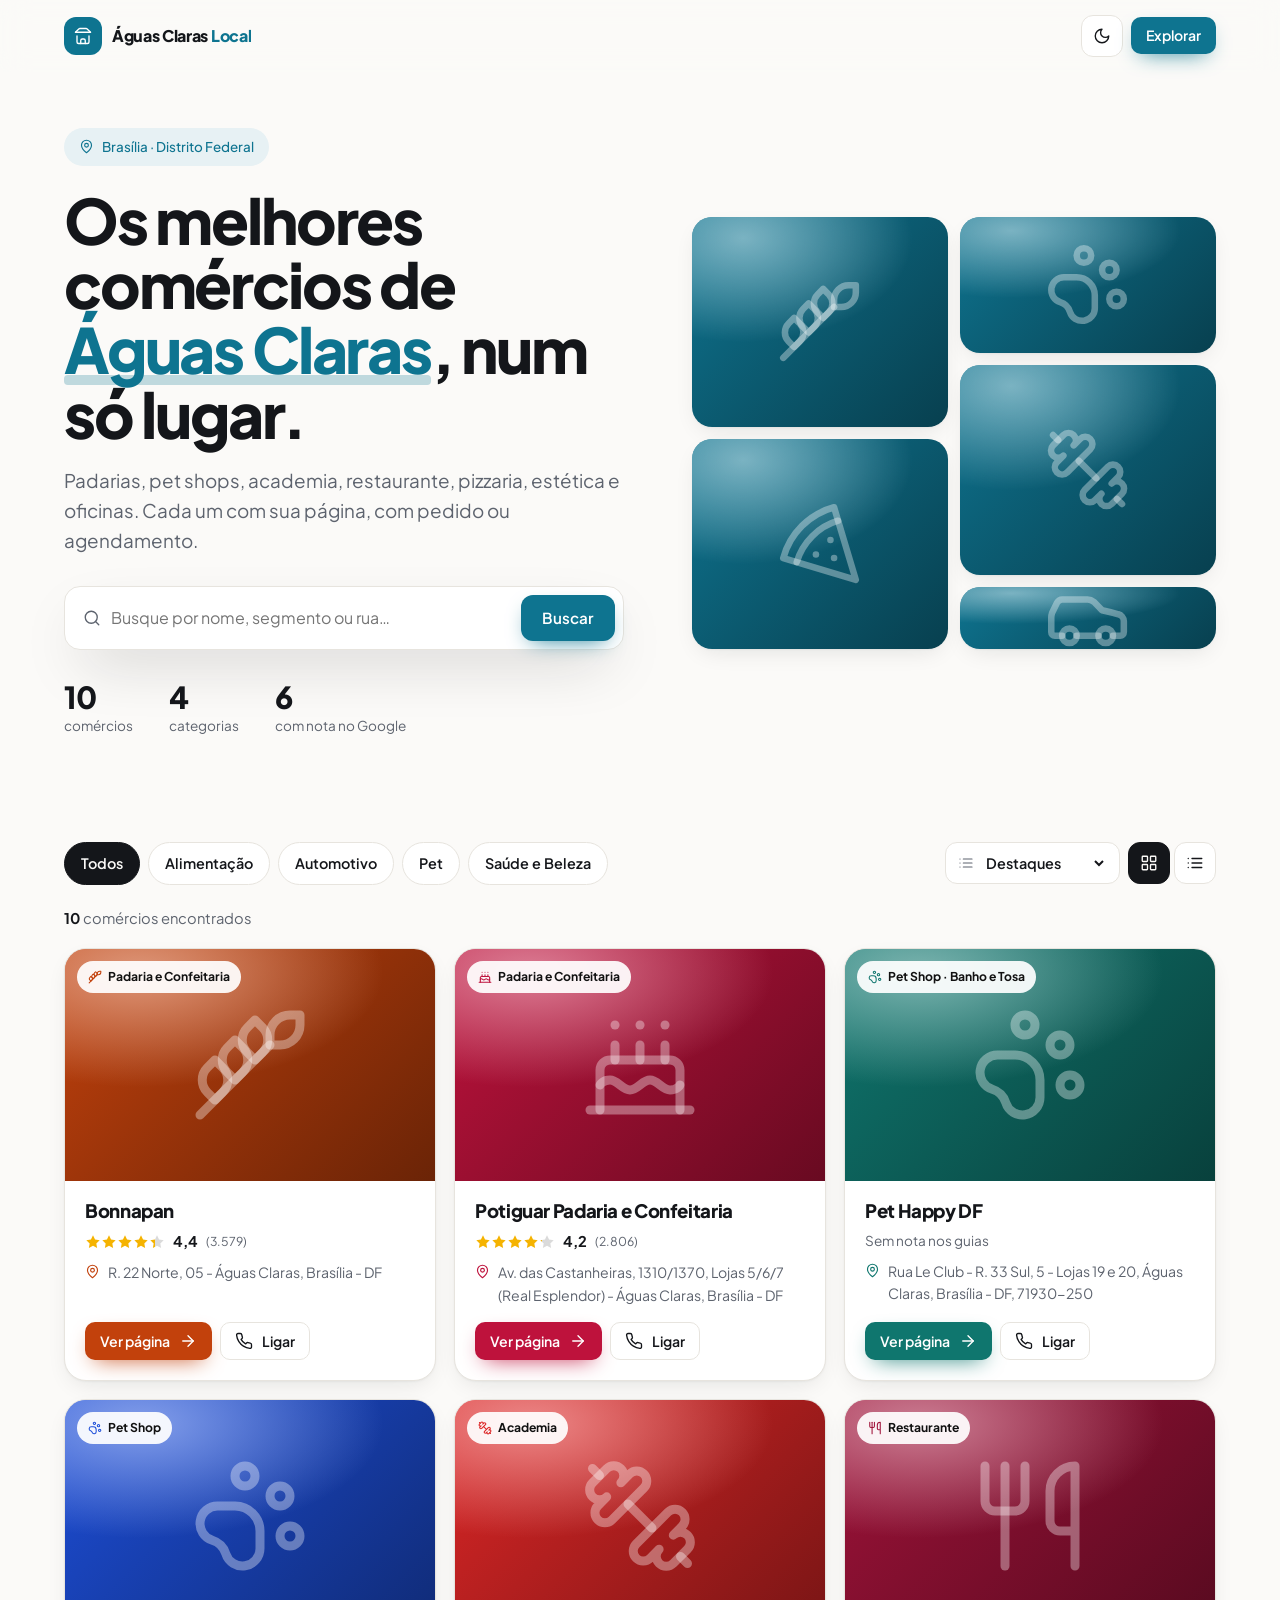
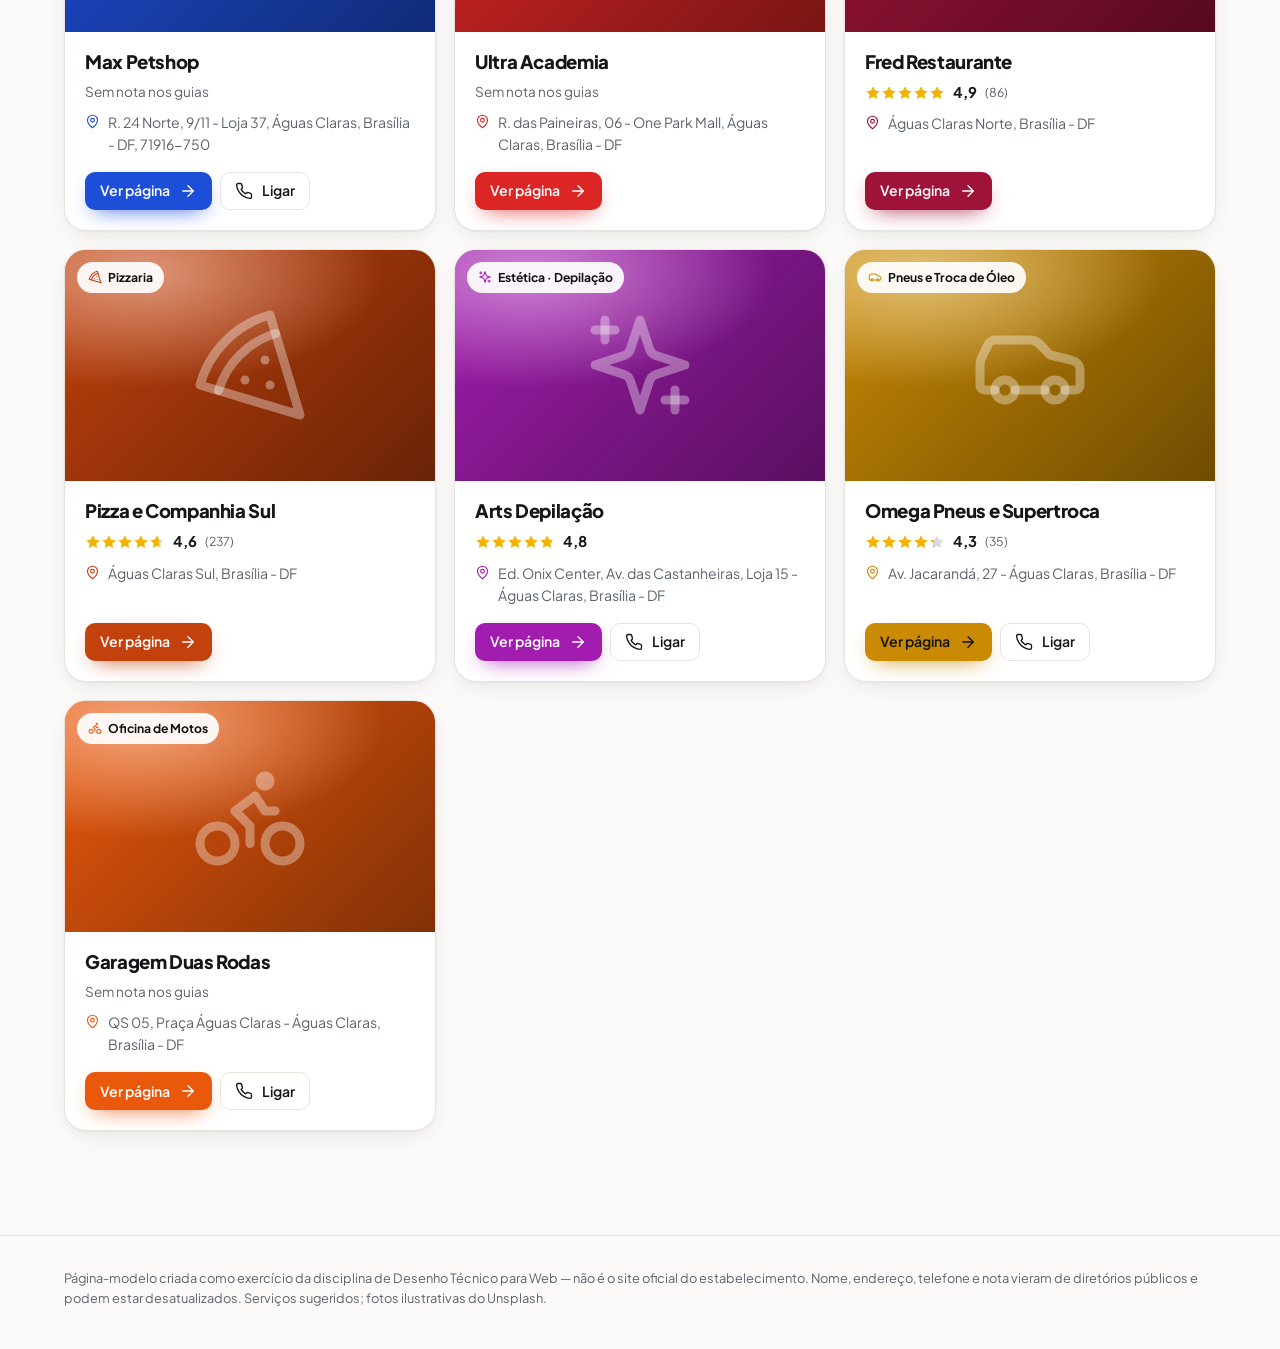
==== commit e5576a89: "Versão 3: landing pages realistas e interativas Fotos, tema claro/escuro, montador de pedido e agend" ====
--- a/landing-pages/index.html
+++ b/landing-pages/index.html
@@ -5,96 +5,126 @@
 <meta name="viewport" content="width=device-width, initial-scale=1.0">
 <title>Águas Claras · Top 10 Comércios</title>
 <meta name="description" content="Landing pages de 10 comércios de Águas Claras, Brasília - DF.">
-<meta name="theme-color" content="#07080c">
-<link rel="preconnect" href="https://fonts.googleapis.com"><link rel="preconnect" href="https://fonts.gstatic.com" crossorigin><link href="https://fonts.googleapis.com/css2?family=Inter:wght@400;500;600&family=Space+Grotesk:wght@500;600;700&display=swap" rel="stylesheet">
+<script>try{var t=localStorage.getItem('ac-theme');if(t)document.documentElement.dataset.theme=t}catch(e){}</script>
+<link rel="preconnect" href="https://fonts.googleapis.com"><link rel="preconnect" href="https://fonts.gstatic.com" crossorigin><link href="https://fonts.googleapis.com/css2?family=Plus+Jakarta+Sans:wght@400;500;600;700;800&display=swap" rel="stylesheet">
 <link rel="stylesheet" href="assets/style.css">
-<style>:root{--a:#22d3ee;--b:#a855f7}</style>
+<style>:root{--a:#0e7490;--ink:#fff}</style>
 </head>
-<body>
-<div class="bg" aria-hidden="true"><span class="orb o1"></span><span class="orb o2"></span><span class="grid-lines"></span></div>
-<header class="nav-wrap">
-  <nav class="nav">
-    <a class="logo" href="#"><span class="logo-mark"><svg class="i" viewBox="0 0 24 24" fill="none" stroke="currentColor" stroke-width="1.8" stroke-linecap="round" stroke-linejoin="round" aria-hidden="true"><path d="m2 7 4.41-4.41A2 2 0 0 1 7.83 2h8.34a2 2 0 0 1 1.42.59L22 7"/><path d="M4 12v8a2 2 0 0 0 2 2h12a2 2 0 0 0 2-2v-8"/><path d="M15 22v-4a2 2 0 0 0-2-2h-2a2 2 0 0 0-2 2v4"/><path d="M2 7h20"/></svg></span><span>Águas Claras<b class="grad">.lab</b></span></a>
-    <div class="nav-links"><a href="#lojas">Comércios</a></div>
-  </nav>
+<body class="home">
+<div class="progress" aria-hidden="true"></div>
+<header class="header">
+  <div class="wrap header-in">
+    <a class="brand" href="#"><span class="brand-mark"><svg class="i" viewBox="0 0 24 24" fill="none" stroke="currentColor" stroke-width="1.8" stroke-linecap="round" stroke-linejoin="round" aria-hidden="true"><path d="m2 7 4.41-4.41A2 2 0 0 1 7.83 2h8.34a2 2 0 0 1 1.42.59L22 7"/><path d="M4 12v8a2 2 0 0 0 2 2h12a2 2 0 0 0 2-2v-8"/><path d="M15 22v-4a2 2 0 0 0-2-2h-2a2 2 0 0 0-2 2v4"/><path d="M2 7h20"/></svg></span><span class="brand-name">Águas Claras <em>Local</em></span></a>
+    <div class="header-act"><button class="icon-btn theme" type="button" aria-label="Alternar tema claro/escuro"><svg class="i i-moon" viewBox="0 0 24 24" fill="none" stroke="currentColor" stroke-width="1.8" stroke-linecap="round" stroke-linejoin="round" aria-hidden="true"><path d="M12 3a6 6 0 0 0 9 9 9 9 0 1 1-9-9Z"/></svg><svg class="i i-sun" viewBox="0 0 24 24" fill="none" stroke="currentColor" stroke-width="1.8" stroke-linecap="round" stroke-linejoin="round" aria-hidden="true"><circle cx="12" cy="12" r="4"/><path d="M12 2v2"/><path d="M12 20v2"/><path d="m4.93 4.93 1.41 1.41"/><path d="m17.66 17.66 1.41 1.41"/><path d="M2 12h2"/><path d="M20 12h2"/><path d="m6.34 17.66-1.41 1.41"/><path d="m19.07 4.93-1.41 1.41"/></svg></button><a class="btn btn-a btn-sm" href="#lojas">Explorar</a></div>
+  </div>
 </header>
 <main>
-<section class="hero hero-index wrap">
-  <span class="eyebrow"><span class="dot"></span>Brasília · Distrito Federal</span>
-  <h1>Top 10 comércios de<br><span class="grad">Águas Claras</span></h1>
-  <p class="lead">Uma landing page para cada comércio do bairro: padarias, pet shops, academia, restaurante, pizzaria, estética e oficinas.</p>
-  <div class="hero-stats">
-    <div><strong>10</strong><small>landing pages</small></div>
-    <div><strong>4</strong><small>categorias</small></div>
-    <div><strong>6</strong><small>com nota no Google</small></div>
+<section class="home-hero wrap">
+  <div class="hh-text reveal">
+    <span class="pill solid"><svg class="i" viewBox="0 0 24 24" fill="none" stroke="currentColor" stroke-width="1.8" stroke-linecap="round" stroke-linejoin="round" aria-hidden="true"><path d="M20 10c0 6-8 12-8 12s-8-6-8-12a8 8 0 0 1 16 0Z"/><circle cx="12" cy="10" r="3"/></svg>Brasília · Distrito Federal</span>
+    <h1>Os melhores comércios de <span class="hl">Águas Claras</span>, num só lugar.</h1>
+    <p class="hero-sub dark">Padarias, pet shops, academia, restaurante, pizzaria, estética e oficinas. Cada um com sua página, com pedido ou agendamento.</p>
+    <form class="bigsearch" role="search" onsubmit="return false"><svg class="i" viewBox="0 0 24 24" fill="none" stroke="currentColor" stroke-width="1.8" stroke-linecap="round" stroke-linejoin="round" aria-hidden="true"><circle cx="11" cy="11" r="8"/><path d="m21 21-4.3-4.3"/></svg><input id="q" type="search" placeholder="Busque por nome, segmento ou rua…" aria-label="Buscar comércios"><a class="btn btn-a" href="#lojas">Buscar</a></form>
+    <div class="hh-stats"><div><strong data-count="10">10</strong><span>comércios</span></div><div><strong data-count="4">4</strong><span>categorias</span></div><div><strong data-count="6">6</strong><span>com nota no Google</span></div></div>
   </div>
+  <div class="mosaic reveal" aria-hidden="true"><div class="m m0"><div class="ph"><svg class="ph-ico" viewBox="0 0 24 24" fill="none" stroke="currentColor" stroke-width="1.8" stroke-linecap="round" stroke-linejoin="round" aria-hidden="true"><path d="M2 22 16 8"/><path d="M3.47 12.53 5 11l1.53 1.53a3.5 3.5 0 0 1 0 4.94L5 19l-1.53-1.53a3.5 3.5 0 0 1 0-4.94Z"/><path d="M7.47 8.53 9 7l1.53 1.53a3.5 3.5 0 0 1 0 4.94L9 15l-1.53-1.53a3.5 3.5 0 0 1 0-4.94Z"/><path d="M11.47 4.53 13 3l1.53 1.53a3.5 3.5 0 0 1 0 4.94L13 11l-1.53-1.53a3.5 3.5 0 0 1 0-4.94Z"/><path d="M20 2h2v2a4 4 0 0 1-4 4h-2V6a4 4 0 0 1 4-4Z"/></svg><img src="https://images.unsplash.com/photo-1509440159596-0249088772ff?auto=format&fit=crop&w=700&q=80" alt="" loading="lazy" onerror="this.remove()"></div></div><div class="m m1"><div class="ph"><svg class="ph-ico" viewBox="0 0 24 24" fill="none" stroke="currentColor" stroke-width="1.8" stroke-linecap="round" stroke-linejoin="round" aria-hidden="true"><circle cx="11" cy="4" r="2"/><circle cx="18" cy="8" r="2"/><circle cx="20" cy="16" r="2"/><path d="M9 10a5 5 0 0 1 5 5v3.5a3.5 3.5 0 0 1-6.84 1.045Q6.52 17.48 4.46 16.84A3.5 3.5 0 0 1 5.5 10Z"/></svg><img src="https://images.unsplash.com/photo-1516734212186-a967f81ad0d7?auto=format&fit=crop&w=700&q=80" alt="" loading="lazy" onerror="this.remove()"></div></div><div class="m m2"><div class="ph"><svg class="ph-ico" viewBox="0 0 24 24" fill="none" stroke="currentColor" stroke-width="1.8" stroke-linecap="round" stroke-linejoin="round" aria-hidden="true"><path d="M14.4 14.4 9.6 9.6"/><path d="M18.657 21.485a2 2 0 1 1-2.829-2.828l-1.767 1.768a2 2 0 1 1-2.829-2.829l6.364-6.364a2 2 0 1 1 2.829 2.829l-1.768 1.767a2 2 0 1 1 2.828 2.829z"/><path d="m21.5 21.5-1.4-1.4"/><path d="M3.9 3.9 2.5 2.5"/><path d="M6.404 12.768a2 2 0 1 1-2.829-2.829l1.768-1.767a2 2 0 1 1-2.828-2.829l2.828-2.828a2 2 0 1 1 2.829 2.828l1.767-1.768a2 2 0 1 1 2.829 2.829z"/></svg><img src="https://images.unsplash.com/photo-1534438327276-14e5300c3a48?auto=format&fit=crop&w=700&q=80" alt="" loading="lazy" onerror="this.remove()"></div></div><div class="m m3"><div class="ph"><svg class="ph-ico" viewBox="0 0 24 24" fill="none" stroke="currentColor" stroke-width="1.8" stroke-linecap="round" stroke-linejoin="round" aria-hidden="true"><path d="M15 11h.01"/><path d="M11 15h.01"/><path d="M16 16h.01"/><path d="m2 16 20 6-6-20A20 20 0 0 0 2 16"/><path d="M5.71 17.11a17.04 17.04 0 0 1 11.4-11.4"/></svg><img src="https://images.unsplash.com/photo-1513104890138-7c749659a591?auto=format&fit=crop&w=700&q=80" alt="" loading="lazy" onerror="this.remove()"></div></div><div class="m m4"><div class="ph"><svg class="ph-ico" viewBox="0 0 24 24" fill="none" stroke="currentColor" stroke-width="1.8" stroke-linecap="round" stroke-linejoin="round" aria-hidden="true"><path d="M19 17h2c.6 0 1-.4 1-1v-3c0-.9-.7-1.7-1.5-1.9C18.7 10.6 16 10 16 10s-1.3-1.4-2.2-2.3c-.5-.4-1.1-.7-1.8-.7H5c-.6 0-1.1.4-1.4.9l-1.4 2.9A3.7 3.7 0 0 0 2 12v4c0 .6.4 1 1 1h2"/><circle cx="7" cy="17" r="2"/><path d="M9 17h6"/><circle cx="17" cy="17" r="2"/></svg><img src="https://images.unsplash.com/photo-1486262715619-67b85e0b08d3?auto=format&fit=crop&w=700&q=80" alt="" loading="lazy" onerror="this.remove()"></div></div></div>
 </section>
-<section id="lojas" class="wrap secao">
-  <div class="filters" role="group" aria-label="Filtrar por categoria"><button class="filter on" data-f="Todos">Todos</button><button class="filter" data-f="Alimentação">Alimentação</button><button class="filter" data-f="Automotivo">Automotivo</button><button class="filter" data-f="Pet">Pet</button><button class="filter" data-f="Saúde e Beleza">Saúde e Beleza</button></div>
-  <div class="lojas"><a class="loja reveal" href="bonnapan/index.html" data-cat="Alimentação" style="--a:#fbbf24;--b:#f97316;--d:70ms">
-  <div class="loja-top"><span class="loja-ico"><svg class="i" viewBox="0 0 24 24" fill="none" stroke="currentColor" stroke-width="1.8" stroke-linecap="round" stroke-linejoin="round" aria-hidden="true"><path d="M2 22 16 8"/><path d="M3.47 12.53 5 11l1.53 1.53a3.5 3.5 0 0 1 0 4.94L5 19l-1.53-1.53a3.5 3.5 0 0 1 0-4.94Z"/><path d="M7.47 8.53 9 7l1.53 1.53a3.5 3.5 0 0 1 0 4.94L9 15l-1.53-1.53a3.5 3.5 0 0 1 0-4.94Z"/><path d="M11.47 4.53 13 3l1.53 1.53a3.5 3.5 0 0 1 0 4.94L13 11l-1.53-1.53a3.5 3.5 0 0 1 0-4.94Z"/><path d="M20 2h2v2a4 4 0 0 1-4 4h-2V6a4 4 0 0 1 4-4Z"/></svg></span><span class="loja-n">#01</span></div>
-  <span class="loja-seg">Padaria e Confeitaria</span>
-  <h3>Bonnapan</h3>
-  <p>R. 22 Norte, 05 - Águas Claras, Brasília - DF</p>
-  <div class="loja-foot"><span class="tag"><svg class="i" viewBox="0 0 24 24" fill="none" stroke="currentColor" stroke-width="1.8" stroke-linecap="round" stroke-linejoin="round" aria-hidden="true"><polygon points="12 2 15.09 8.26 22 9.27 17 14.14 18.18 21.02 12 17.77 5.82 21.02 7 14.14 2 9.27 8.91 8.26 12 2"/></svg>4,4 · 3.579</span><span class="go">Ver página <svg class="i" viewBox="0 0 24 24" fill="none" stroke="currentColor" stroke-width="1.8" stroke-linecap="round" stroke-linejoin="round" aria-hidden="true"><path d="M5 12h14"/><path d="m12 5 7 7-7 7"/></svg></span></div>
-</a><a class="loja reveal" href="potiguar/index.html" data-cat="Alimentação" style="--a:#fb7185;--b:#f472b6;--d:140ms">
-  <div class="loja-top"><span class="loja-ico"><svg class="i" viewBox="0 0 24 24" fill="none" stroke="currentColor" stroke-width="1.8" stroke-linecap="round" stroke-linejoin="round" aria-hidden="true"><path d="M20 21v-8a2 2 0 0 0-2-2H6a2 2 0 0 0-2 2v8"/><path d="M4 16s.5-1 2-1 2.5 2 4 2 2.5-2 4-2 2.5 2 4 2 2-1 2-1"/><path d="M2 21h20"/><path d="M7 8v3"/><path d="M12 8v3"/><path d="M17 8v3"/><path d="M7 4h.01"/><path d="M12 4h.01"/><path d="M17 4h.01"/></svg></span><span class="loja-n">#02</span></div>
-  <span class="loja-seg">Padaria e Confeitaria</span>
-  <h3>Potiguar Padaria e Confeitaria</h3>
-  <p>Av. das Castanheiras, 1310/1370, Lojas 5/6/7 (Real Esplendor) - Águas Claras, Brasília - DF</p>
-  <div class="loja-foot"><span class="tag"><svg class="i" viewBox="0 0 24 24" fill="none" stroke="currentColor" stroke-width="1.8" stroke-linecap="round" stroke-linejoin="round" aria-hidden="true"><polygon points="12 2 15.09 8.26 22 9.27 17 14.14 18.18 21.02 12 17.77 5.82 21.02 7 14.14 2 9.27 8.91 8.26 12 2"/></svg>4,2 · 2.806</span><span class="go">Ver página <svg class="i" viewBox="0 0 24 24" fill="none" stroke="currentColor" stroke-width="1.8" stroke-linecap="round" stroke-linejoin="round" aria-hidden="true"><path d="M5 12h14"/><path d="m12 5 7 7-7 7"/></svg></span></div>
-</a><a class="loja reveal" href="pet-happy/index.html" data-cat="Pet" style="--a:#2dd4bf;--b:#22d3ee;--d:0ms">
-  <div class="loja-top"><span class="loja-ico"><svg class="i" viewBox="0 0 24 24" fill="none" stroke="currentColor" stroke-width="1.8" stroke-linecap="round" stroke-linejoin="round" aria-hidden="true"><circle cx="11" cy="4" r="2"/><circle cx="18" cy="8" r="2"/><circle cx="20" cy="16" r="2"/><path d="M9 10a5 5 0 0 1 5 5v3.5a3.5 3.5 0 0 1-6.84 1.045Q6.52 17.48 4.46 16.84A3.5 3.5 0 0 1 5.5 10Z"/></svg></span><span class="loja-n">#03</span></div>
-  <span class="loja-seg">Pet Shop · Banho e Tosa</span>
-  <h3>Pet Happy DF</h3>
-  <p>Rua Le Club - R. 33 Sul, 5 - Lojas 19 e 20, Águas Claras, Brasília - DF, 71930-250</p>
-  <div class="loja-foot"><span class="go">Ver página <svg class="i" viewBox="0 0 24 24" fill="none" stroke="currentColor" stroke-width="1.8" stroke-linecap="round" stroke-linejoin="round" aria-hidden="true"><path d="M5 12h14"/><path d="m12 5 7 7-7 7"/></svg></span></div>
-</a><a class="loja reveal" href="max-petshop/index.html" data-cat="Pet" style="--a:#60a5fa;--b:#818cf8;--d:70ms">
-  <div class="loja-top"><span class="loja-ico"><svg class="i" viewBox="0 0 24 24" fill="none" stroke="currentColor" stroke-width="1.8" stroke-linecap="round" stroke-linejoin="round" aria-hidden="true"><circle cx="11" cy="4" r="2"/><circle cx="18" cy="8" r="2"/><circle cx="20" cy="16" r="2"/><path d="M9 10a5 5 0 0 1 5 5v3.5a3.5 3.5 0 0 1-6.84 1.045Q6.52 17.48 4.46 16.84A3.5 3.5 0 0 1 5.5 10Z"/></svg></span><span class="loja-n">#04</span></div>
-  <span class="loja-seg">Pet Shop</span>
-  <h3>Max Petshop</h3>
-  <p>R. 24 Norte, 9/11 - Loja 37, Águas Claras, Brasília - DF, 71916-750</p>
-  <div class="loja-foot"><span class="go">Ver página <svg class="i" viewBox="0 0 24 24" fill="none" stroke="currentColor" stroke-width="1.8" stroke-linecap="round" stroke-linejoin="round" aria-hidden="true"><path d="M5 12h14"/><path d="m12 5 7 7-7 7"/></svg></span></div>
-</a><a class="loja reveal" href="ultra-academia/index.html" data-cat="Saúde e Beleza" style="--a:#f43f5e;--b:#a855f7;--d:140ms">
-  <div class="loja-top"><span class="loja-ico"><svg class="i" viewBox="0 0 24 24" fill="none" stroke="currentColor" stroke-width="1.8" stroke-linecap="round" stroke-linejoin="round" aria-hidden="true"><path d="M14.4 14.4 9.6 9.6"/><path d="M18.657 21.485a2 2 0 1 1-2.829-2.828l-1.767 1.768a2 2 0 1 1-2.829-2.829l6.364-6.364a2 2 0 1 1 2.829 2.829l-1.768 1.767a2 2 0 1 1 2.828 2.829z"/><path d="m21.5 21.5-1.4-1.4"/><path d="M3.9 3.9 2.5 2.5"/><path d="M6.404 12.768a2 2 0 1 1-2.829-2.829l1.768-1.767a2 2 0 1 1-2.828-2.829l2.828-2.828a2 2 0 1 1 2.829 2.828l1.767-1.768a2 2 0 1 1 2.829 2.829z"/></svg></span><span class="loja-n">#05</span></div>
-  <span class="loja-seg">Academia</span>
-  <h3>Ultra Academia</h3>
-  <p>R. das Paineiras, 06 - One Park Mall, Águas Claras, Brasília - DF</p>
-  <div class="loja-foot"><span class="go">Ver página <svg class="i" viewBox="0 0 24 24" fill="none" stroke="currentColor" stroke-width="1.8" stroke-linecap="round" stroke-linejoin="round" aria-hidden="true"><path d="M5 12h14"/><path d="m12 5 7 7-7 7"/></svg></span></div>
-</a><a class="loja reveal" href="fred-restaurante/index.html" data-cat="Alimentação" style="--a:#f87171;--b:#fbbf24;--d:0ms">
-  <div class="loja-top"><span class="loja-ico"><svg class="i" viewBox="0 0 24 24" fill="none" stroke="currentColor" stroke-width="1.8" stroke-linecap="round" stroke-linejoin="round" aria-hidden="true"><path d="M3 2v7c0 1.1.9 2 2 2h4a2 2 0 0 0 2-2V2"/><path d="M7 2v20"/><path d="M21 15V2a5 5 0 0 0-5 5v6c0 1.1.9 2 2 2h3Zm0 0v7"/></svg></span><span class="loja-n">#06</span></div>
-  <span class="loja-seg">Restaurante</span>
-  <h3>Fred Restaurante</h3>
-  <p>Águas Claras Norte, Brasília - DF</p>
-  <div class="loja-foot"><span class="tag"><svg class="i" viewBox="0 0 24 24" fill="none" stroke="currentColor" stroke-width="1.8" stroke-linecap="round" stroke-linejoin="round" aria-hidden="true"><polygon points="12 2 15.09 8.26 22 9.27 17 14.14 18.18 21.02 12 17.77 5.82 21.02 7 14.14 2 9.27 8.91 8.26 12 2"/></svg>4,9 · 86</span><span class="go">Ver página <svg class="i" viewBox="0 0 24 24" fill="none" stroke="currentColor" stroke-width="1.8" stroke-linecap="round" stroke-linejoin="round" aria-hidden="true"><path d="M5 12h14"/><path d="m12 5 7 7-7 7"/></svg></span></div>
-</a><a class="loja reveal" href="pizza-e-companhia/index.html" data-cat="Alimentação" style="--a:#fb923c;--b:#facc15;--d:70ms">
-  <div class="loja-top"><span class="loja-ico"><svg class="i" viewBox="0 0 24 24" fill="none" stroke="currentColor" stroke-width="1.8" stroke-linecap="round" stroke-linejoin="round" aria-hidden="true"><path d="M15 11h.01"/><path d="M11 15h.01"/><path d="M16 16h.01"/><path d="m2 16 20 6-6-20A20 20 0 0 0 2 16"/><path d="M5.71 17.11a17.04 17.04 0 0 1 11.4-11.4"/></svg></span><span class="loja-n">#07</span></div>
-  <span class="loja-seg">Pizzaria</span>
-  <h3>Pizza e Companhia Sul</h3>
-  <p>Águas Claras Sul, Brasília - DF</p>
-  <div class="loja-foot"><span class="tag"><svg class="i" viewBox="0 0 24 24" fill="none" stroke="currentColor" stroke-width="1.8" stroke-linecap="round" stroke-linejoin="round" aria-hidden="true"><polygon points="12 2 15.09 8.26 22 9.27 17 14.14 18.18 21.02 12 17.77 5.82 21.02 7 14.14 2 9.27 8.91 8.26 12 2"/></svg>4,6 · 237</span><span class="go">Ver página <svg class="i" viewBox="0 0 24 24" fill="none" stroke="currentColor" stroke-width="1.8" stroke-linecap="round" stroke-linejoin="round" aria-hidden="true"><path d="M5 12h14"/><path d="m12 5 7 7-7 7"/></svg></span></div>
-</a><a class="loja reveal" href="arts-depilacao/index.html" data-cat="Saúde e Beleza" style="--a:#f472b6;--b:#c084fc;--d:140ms">
-  <div class="loja-top"><span class="loja-ico"><svg class="i" viewBox="0 0 24 24" fill="none" stroke="currentColor" stroke-width="1.8" stroke-linecap="round" stroke-linejoin="round" aria-hidden="true"><path d="m12 3-1.9 5.8a2 2 0 0 1-1.3 1.3L3 12l5.8 1.9a2 2 0 0 1 1.3 1.3L12 21l1.9-5.8a2 2 0 0 1 1.3-1.3L21 12l-5.8-1.9a2 2 0 0 1-1.3-1.3Z"/><path d="M5 3v4"/><path d="M3 5h4"/><path d="M19 17v4"/><path d="M17 19h4"/></svg></span><span class="loja-n">#08</span></div>
-  <span class="loja-seg">Estética · Depilação</span>
-  <h3>Arts Depilação</h3>
-  <p>Ed. Onix Center, Av. das Castanheiras, Loja 15 - Águas Claras, Brasília - DF</p>
-  <div class="loja-foot"><span class="tag"><svg class="i" viewBox="0 0 24 24" fill="none" stroke="currentColor" stroke-width="1.8" stroke-linecap="round" stroke-linejoin="round" aria-hidden="true"><polygon points="12 2 15.09 8.26 22 9.27 17 14.14 18.18 21.02 12 17.77 5.82 21.02 7 14.14 2 9.27 8.91 8.26 12 2"/></svg>4,8</span><span class="go">Ver página <svg class="i" viewBox="0 0 24 24" fill="none" stroke="currentColor" stroke-width="1.8" stroke-linecap="round" stroke-linejoin="round" aria-hidden="true"><path d="M5 12h14"/><path d="m12 5 7 7-7 7"/></svg></span></div>
-</a><a class="loja reveal" href="omega-pneus/index.html" data-cat="Automotivo" style="--a:#facc15;--b:#22d3ee;--d:0ms">
-  <div class="loja-top"><span class="loja-ico"><svg class="i" viewBox="0 0 24 24" fill="none" stroke="currentColor" stroke-width="1.8" stroke-linecap="round" stroke-linejoin="round" aria-hidden="true"><path d="M19 17h2c.6 0 1-.4 1-1v-3c0-.9-.7-1.7-1.5-1.9C18.7 10.6 16 10 16 10s-1.3-1.4-2.2-2.3c-.5-.4-1.1-.7-1.8-.7H5c-.6 0-1.1.4-1.4.9l-1.4 2.9A3.7 3.7 0 0 0 2 12v4c0 .6.4 1 1 1h2"/><circle cx="7" cy="17" r="2"/><path d="M9 17h6"/><circle cx="17" cy="17" r="2"/></svg></span><span class="loja-n">#09</span></div>
-  <span class="loja-seg">Pneus e Troca de Óleo</span>
-  <h3>Omega Pneus e Supertroca</h3>
-  <p>Av. Jacarandá, 27 - Águas Claras, Brasília - DF</p>
-  <div class="loja-foot"><span class="tag"><svg class="i" viewBox="0 0 24 24" fill="none" stroke="currentColor" stroke-width="1.8" stroke-linecap="round" stroke-linejoin="round" aria-hidden="true"><polygon points="12 2 15.09 8.26 22 9.27 17 14.14 18.18 21.02 12 17.77 5.82 21.02 7 14.14 2 9.27 8.91 8.26 12 2"/></svg>4,3 · 35</span><span class="go">Ver página <svg class="i" viewBox="0 0 24 24" fill="none" stroke="currentColor" stroke-width="1.8" stroke-linecap="round" stroke-linejoin="round" aria-hidden="true"><path d="M5 12h14"/><path d="m12 5 7 7-7 7"/></svg></span></div>
-</a><a class="loja reveal" href="garagem-duas-rodas/index.html" data-cat="Automotivo" style="--a:#f97316;--b:#ef4444;--d:70ms">
-  <div class="loja-top"><span class="loja-ico"><svg class="i" viewBox="0 0 24 24" fill="none" stroke="currentColor" stroke-width="1.8" stroke-linecap="round" stroke-linejoin="round" aria-hidden="true"><circle cx="18.5" cy="17.5" r="3.5"/><circle cx="5.5" cy="17.5" r="3.5"/><circle cx="15" cy="5" r="1"/><path d="M12 17.5V14l-3-3 4-3 2 3h2"/></svg></span><span class="loja-n">#10</span></div>
-  <span class="loja-seg">Oficina de Motos</span>
-  <h3>Garagem Duas Rodas</h3>
-  <p>QS 05, Praça Águas Claras - Águas Claras, Brasília - DF</p>
-  <div class="loja-foot"><span class="go">Ver página <svg class="i" viewBox="0 0 24 24" fill="none" stroke="currentColor" stroke-width="1.8" stroke-linecap="round" stroke-linejoin="round" aria-hidden="true"><path d="M5 12h14"/><path d="m12 5 7 7-7 7"/></svg></span></div>
-</a></div>
+
+<section id="lojas" class="secao wrap">
+  <div class="toolbar">
+    <div class="fchips" role="group" aria-label="Filtrar por categoria"><button type="button" class="fchip on" data-f="Todos">Todos</button><button type="button" class="fchip" data-f="Alimentação">Alimentação</button><button type="button" class="fchip" data-f="Automotivo">Automotivo</button><button type="button" class="fchip" data-f="Pet">Pet</button><button type="button" class="fchip" data-f="Saúde e Beleza">Saúde e Beleza</button></div>
+    <div class="tools">
+      <label class="select"><svg class="i" viewBox="0 0 24 24" fill="none" stroke="currentColor" stroke-width="1.8" stroke-linecap="round" stroke-linejoin="round" aria-hidden="true"><path d="M8 6h13"/><path d="M8 12h13"/><path d="M8 18h13"/><path d="M3 6h.01"/><path d="M3 12h.01"/><path d="M3 18h.01"/></svg><select id="sort" aria-label="Ordenar"><option value="top">Destaques</option><option value="nota">Maior nota</option><option value="aval">Mais avaliados</option><option value="nome">Nome (A–Z)</option></select></label>
+      <div class="seg" role="group" aria-label="Visualização"><button type="button" class="icon-btn on" data-view="grid" aria-label="Grade"><svg class="i" viewBox="0 0 24 24" fill="none" stroke="currentColor" stroke-width="1.8" stroke-linecap="round" stroke-linejoin="round" aria-hidden="true"><rect width="7" height="7" x="3" y="3" rx="1"/><rect width="7" height="7" x="14" y="3" rx="1"/><rect width="7" height="7" x="14" y="14" rx="1"/><rect width="7" height="7" x="3" y="14" rx="1"/></svg></button><button type="button" class="icon-btn" data-view="list" aria-label="Lista"><svg class="i" viewBox="0 0 24 24" fill="none" stroke="currentColor" stroke-width="1.8" stroke-linecap="round" stroke-linejoin="round" aria-hidden="true"><path d="M8 6h13"/><path d="M8 12h13"/><path d="M8 18h13"/><path d="M3 6h.01"/><path d="M3 12h.01"/><path d="M3 18h.01"/></svg></button></div>
+    </div>
+  </div>
+  <p class="count" aria-live="polite"><b id="count">10</b> comércios encontrados</p>
+  <div class="cards" id="cards"><article class="card reveal" style="--a:#c2410c;--ink:#fff;--d:0ms" data-cat="Alimentação" data-q="bonnapan padaria e confeitaria alimentação r. 22 norte, 05 - águas claras, brasília - df" data-nota="4.4" data-aval="3579" data-nome="Bonnapan" data-i="0">
+  <a class="c-img" href="bonnapan/index.html" tabindex="-1" aria-hidden="true"><div class="ph"><svg class="ph-ico" viewBox="0 0 24 24" fill="none" stroke="currentColor" stroke-width="1.8" stroke-linecap="round" stroke-linejoin="round" aria-hidden="true"><path d="M2 22 16 8"/><path d="M3.47 12.53 5 11l1.53 1.53a3.5 3.5 0 0 1 0 4.94L5 19l-1.53-1.53a3.5 3.5 0 0 1 0-4.94Z"/><path d="M7.47 8.53 9 7l1.53 1.53a3.5 3.5 0 0 1 0 4.94L9 15l-1.53-1.53a3.5 3.5 0 0 1 0-4.94Z"/><path d="M11.47 4.53 13 3l1.53 1.53a3.5 3.5 0 0 1 0 4.94L13 11l-1.53-1.53a3.5 3.5 0 0 1 0-4.94Z"/><path d="M20 2h2v2a4 4 0 0 1-4 4h-2V6a4 4 0 0 1 4-4Z"/></svg><img src="https://images.unsplash.com/photo-1509440159596-0249088772ff?auto=format&fit=crop&w=900&q=80" alt="" loading="lazy" onerror="this.remove()"></div><span class="c-badge"><svg class="i" viewBox="0 0 24 24" fill="none" stroke="currentColor" stroke-width="1.8" stroke-linecap="round" stroke-linejoin="round" aria-hidden="true"><path d="M2 22 16 8"/><path d="M3.47 12.53 5 11l1.53 1.53a3.5 3.5 0 0 1 0 4.94L5 19l-1.53-1.53a3.5 3.5 0 0 1 0-4.94Z"/><path d="M7.47 8.53 9 7l1.53 1.53a3.5 3.5 0 0 1 0 4.94L9 15l-1.53-1.53a3.5 3.5 0 0 1 0-4.94Z"/><path d="M11.47 4.53 13 3l1.53 1.53a3.5 3.5 0 0 1 0 4.94L13 11l-1.53-1.53a3.5 3.5 0 0 1 0-4.94Z"/><path d="M20 2h2v2a4 4 0 0 1-4 4h-2V6a4 4 0 0 1 4-4Z"/></svg>Padaria e Confeitaria</span></a>
+  <div class="c-body">
+    <h3><a href="bonnapan/index.html">Bonnapan</a></h3>
+    <div class="c-rate"><span class="stars" style="--v:88%" aria-label="4,4 de 5 estrelas"></span><b>4,4</b><small>(3.579)</small></div>
+    <p class="c-end"><svg class="i" viewBox="0 0 24 24" fill="none" stroke="currentColor" stroke-width="1.8" stroke-linecap="round" stroke-linejoin="round" aria-hidden="true"><path d="M20 10c0 6-8 12-8 12s-8-6-8-12a8 8 0 0 1 16 0Z"/><circle cx="12" cy="10" r="3"/></svg>R. 22 Norte, 05 - Águas Claras, Brasília - DF</p>
+    <div class="c-act"><a class="btn btn-a btn-sm" href="bonnapan/index.html">Ver página <svg class="i" viewBox="0 0 24 24" fill="none" stroke="currentColor" stroke-width="1.8" stroke-linecap="round" stroke-linejoin="round" aria-hidden="true"><path d="M5 12h14"/><path d="m12 5 7 7-7 7"/></svg></a><a class="btn btn-light btn-sm" href="tel:+556132536638"><svg class="i" viewBox="0 0 24 24" fill="none" stroke="currentColor" stroke-width="1.8" stroke-linecap="round" stroke-linejoin="round" aria-hidden="true"><path d="M22 16.92v3a2 2 0 0 1-2.18 2 19.79 19.79 0 0 1-8.63-3.07 19.5 19.5 0 0 1-6-6 19.79 19.79 0 0 1-3.07-8.67A2 2 0 0 1 4.11 2h3a2 2 0 0 1 2 1.72c.13.96.36 1.9.7 2.81a2 2 0 0 1-.45 2.11L8.09 9.91a16 16 0 0 0 6 6l1.27-1.27a2 2 0 0 1 2.11-.45c.91.34 1.85.57 2.81.7A2 2 0 0 1 22 16.92z"/></svg>Ligar</a></div>
+  </div>
+</article><article class="card reveal" style="--a:#be123c;--ink:#fff;--d:60ms" data-cat="Alimentação" data-q="potiguar padaria e confeitaria padaria e confeitaria alimentação av. das castanheiras, 1310/1370, lojas 5/6/7 (real esplendor) - águas claras, brasília - df" data-nota="4.2" data-aval="2806" data-nome="Potiguar Padaria e Confeitaria" data-i="1">
+  <a class="c-img" href="potiguar/index.html" tabindex="-1" aria-hidden="true"><div class="ph"><svg class="ph-ico" viewBox="0 0 24 24" fill="none" stroke="currentColor" stroke-width="1.8" stroke-linecap="round" stroke-linejoin="round" aria-hidden="true"><path d="M20 21v-8a2 2 0 0 0-2-2H6a2 2 0 0 0-2 2v8"/><path d="M4 16s.5-1 2-1 2.5 2 4 2 2.5-2 4-2 2.5 2 4 2 2-1 2-1"/><path d="M2 21h20"/><path d="M7 8v3"/><path d="M12 8v3"/><path d="M17 8v3"/><path d="M7 4h.01"/><path d="M12 4h.01"/><path d="M17 4h.01"/></svg><img src="https://images.unsplash.com/photo-1488477181946-6428a0291777?auto=format&fit=crop&w=900&q=80" alt="" loading="lazy" onerror="this.remove()"></div><span class="c-badge"><svg class="i" viewBox="0 0 24 24" fill="none" stroke="currentColor" stroke-width="1.8" stroke-linecap="round" stroke-linejoin="round" aria-hidden="true"><path d="M20 21v-8a2 2 0 0 0-2-2H6a2 2 0 0 0-2 2v8"/><path d="M4 16s.5-1 2-1 2.5 2 4 2 2.5-2 4-2 2.5 2 4 2 2-1 2-1"/><path d="M2 21h20"/><path d="M7 8v3"/><path d="M12 8v3"/><path d="M17 8v3"/><path d="M7 4h.01"/><path d="M12 4h.01"/><path d="M17 4h.01"/></svg>Padaria e Confeitaria</span></a>
+  <div class="c-body">
+    <h3><a href="potiguar/index.html">Potiguar Padaria e Confeitaria</a></h3>
+    <div class="c-rate"><span class="stars" style="--v:84%" aria-label="4,2 de 5 estrelas"></span><b>4,2</b><small>(2.806)</small></div>
+    <p class="c-end"><svg class="i" viewBox="0 0 24 24" fill="none" stroke="currentColor" stroke-width="1.8" stroke-linecap="round" stroke-linejoin="round" aria-hidden="true"><path d="M20 10c0 6-8 12-8 12s-8-6-8-12a8 8 0 0 1 16 0Z"/><circle cx="12" cy="10" r="3"/></svg>Av. das Castanheiras, 1310/1370, Lojas 5/6/7 (Real Esplendor) - Águas Claras, Brasília - DF</p>
+    <div class="c-act"><a class="btn btn-a btn-sm" href="potiguar/index.html">Ver página <svg class="i" viewBox="0 0 24 24" fill="none" stroke="currentColor" stroke-width="1.8" stroke-linecap="round" stroke-linejoin="round" aria-hidden="true"><path d="M5 12h14"/><path d="m12 5 7 7-7 7"/></svg></a><a class="btn btn-light btn-sm" href="tel:+556138760026"><svg class="i" viewBox="0 0 24 24" fill="none" stroke="currentColor" stroke-width="1.8" stroke-linecap="round" stroke-linejoin="round" aria-hidden="true"><path d="M22 16.92v3a2 2 0 0 1-2.18 2 19.79 19.79 0 0 1-8.63-3.07 19.5 19.5 0 0 1-6-6 19.79 19.79 0 0 1-3.07-8.67A2 2 0 0 1 4.11 2h3a2 2 0 0 1 2 1.72c.13.96.36 1.9.7 2.81a2 2 0 0 1-.45 2.11L8.09 9.91a16 16 0 0 0 6 6l1.27-1.27a2 2 0 0 1 2.11-.45c.91.34 1.85.57 2.81.7A2 2 0 0 1 22 16.92z"/></svg>Ligar</a></div>
+  </div>
+</article><article class="card reveal" style="--a:#0f766e;--ink:#fff;--d:120ms" data-cat="Pet" data-q="pet happy df pet shop · banho e tosa pet rua le club - r. 33 sul, 5 - lojas 19 e 20, águas claras, brasília - df, 71930-250" data-nota="0" data-aval="0" data-nome="Pet Happy DF" data-i="2">
+  <a class="c-img" href="pet-happy/index.html" tabindex="-1" aria-hidden="true"><div class="ph"><svg class="ph-ico" viewBox="0 0 24 24" fill="none" stroke="currentColor" stroke-width="1.8" stroke-linecap="round" stroke-linejoin="round" aria-hidden="true"><circle cx="11" cy="4" r="2"/><circle cx="18" cy="8" r="2"/><circle cx="20" cy="16" r="2"/><path d="M9 10a5 5 0 0 1 5 5v3.5a3.5 3.5 0 0 1-6.84 1.045Q6.52 17.48 4.46 16.84A3.5 3.5 0 0 1 5.5 10Z"/></svg><img src="https://images.unsplash.com/photo-1516734212186-a967f81ad0d7?auto=format&fit=crop&w=900&q=80" alt="" loading="lazy" onerror="this.remove()"></div><span class="c-badge"><svg class="i" viewBox="0 0 24 24" fill="none" stroke="currentColor" stroke-width="1.8" stroke-linecap="round" stroke-linejoin="round" aria-hidden="true"><circle cx="11" cy="4" r="2"/><circle cx="18" cy="8" r="2"/><circle cx="20" cy="16" r="2"/><path d="M9 10a5 5 0 0 1 5 5v3.5a3.5 3.5 0 0 1-6.84 1.045Q6.52 17.48 4.46 16.84A3.5 3.5 0 0 1 5.5 10Z"/></svg>Pet Shop · Banho e Tosa</span></a>
+  <div class="c-body">
+    <h3><a href="pet-happy/index.html">Pet Happy DF</a></h3>
+    <div class="c-rate none">Sem nota nos guias</div>
+    <p class="c-end"><svg class="i" viewBox="0 0 24 24" fill="none" stroke="currentColor" stroke-width="1.8" stroke-linecap="round" stroke-linejoin="round" aria-hidden="true"><path d="M20 10c0 6-8 12-8 12s-8-6-8-12a8 8 0 0 1 16 0Z"/><circle cx="12" cy="10" r="3"/></svg>Rua Le Club - R. 33 Sul, 5 - Lojas 19 e 20, Águas Claras, Brasília - DF, 71930-250</p>
+    <div class="c-act"><a class="btn btn-a btn-sm" href="pet-happy/index.html">Ver página <svg class="i" viewBox="0 0 24 24" fill="none" stroke="currentColor" stroke-width="1.8" stroke-linecap="round" stroke-linejoin="round" aria-hidden="true"><path d="M5 12h14"/><path d="m12 5 7 7-7 7"/></svg></a><a class="btn btn-light btn-sm" href="tel:+556135549013"><svg class="i" viewBox="0 0 24 24" fill="none" stroke="currentColor" stroke-width="1.8" stroke-linecap="round" stroke-linejoin="round" aria-hidden="true"><path d="M22 16.92v3a2 2 0 0 1-2.18 2 19.79 19.79 0 0 1-8.63-3.07 19.5 19.5 0 0 1-6-6 19.79 19.79 0 0 1-3.07-8.67A2 2 0 0 1 4.11 2h3a2 2 0 0 1 2 1.72c.13.96.36 1.9.7 2.81a2 2 0 0 1-.45 2.11L8.09 9.91a16 16 0 0 0 6 6l1.27-1.27a2 2 0 0 1 2.11-.45c.91.34 1.85.57 2.81.7A2 2 0 0 1 22 16.92z"/></svg>Ligar</a></div>
+  </div>
+</article><article class="card reveal" style="--a:#1d4ed8;--ink:#fff;--d:0ms" data-cat="Pet" data-q="max petshop pet shop pet r. 24 norte, 9/11 - loja 37, águas claras, brasília - df, 71916-750" data-nota="0" data-aval="0" data-nome="Max Petshop" data-i="3">
+  <a class="c-img" href="max-petshop/index.html" tabindex="-1" aria-hidden="true"><div class="ph"><svg class="ph-ico" viewBox="0 0 24 24" fill="none" stroke="currentColor" stroke-width="1.8" stroke-linecap="round" stroke-linejoin="round" aria-hidden="true"><circle cx="11" cy="4" r="2"/><circle cx="18" cy="8" r="2"/><circle cx="20" cy="16" r="2"/><path d="M9 10a5 5 0 0 1 5 5v3.5a3.5 3.5 0 0 1-6.84 1.045Q6.52 17.48 4.46 16.84A3.5 3.5 0 0 1 5.5 10Z"/></svg><img src="https://images.unsplash.com/photo-1548199973-03cce0bbc87b?auto=format&fit=crop&w=900&q=80" alt="" loading="lazy" onerror="this.remove()"></div><span class="c-badge"><svg class="i" viewBox="0 0 24 24" fill="none" stroke="currentColor" stroke-width="1.8" stroke-linecap="round" stroke-linejoin="round" aria-hidden="true"><circle cx="11" cy="4" r="2"/><circle cx="18" cy="8" r="2"/><circle cx="20" cy="16" r="2"/><path d="M9 10a5 5 0 0 1 5 5v3.5a3.5 3.5 0 0 1-6.84 1.045Q6.52 17.48 4.46 16.84A3.5 3.5 0 0 1 5.5 10Z"/></svg>Pet Shop</span></a>
+  <div class="c-body">
+    <h3><a href="max-petshop/index.html">Max Petshop</a></h3>
+    <div class="c-rate none">Sem nota nos guias</div>
+    <p class="c-end"><svg class="i" viewBox="0 0 24 24" fill="none" stroke="currentColor" stroke-width="1.8" stroke-linecap="round" stroke-linejoin="round" aria-hidden="true"><path d="M20 10c0 6-8 12-8 12s-8-6-8-12a8 8 0 0 1 16 0Z"/><circle cx="12" cy="10" r="3"/></svg>R. 24 Norte, 9/11 - Loja 37, Águas Claras, Brasília - DF, 71916-750</p>
+    <div class="c-act"><a class="btn btn-a btn-sm" href="max-petshop/index.html">Ver página <svg class="i" viewBox="0 0 24 24" fill="none" stroke="currentColor" stroke-width="1.8" stroke-linecap="round" stroke-linejoin="round" aria-hidden="true"><path d="M5 12h14"/><path d="m12 5 7 7-7 7"/></svg></a><a class="btn btn-light btn-sm" href="tel:+5561982055520"><svg class="i" viewBox="0 0 24 24" fill="none" stroke="currentColor" stroke-width="1.8" stroke-linecap="round" stroke-linejoin="round" aria-hidden="true"><path d="M22 16.92v3a2 2 0 0 1-2.18 2 19.79 19.79 0 0 1-8.63-3.07 19.5 19.5 0 0 1-6-6 19.79 19.79 0 0 1-3.07-8.67A2 2 0 0 1 4.11 2h3a2 2 0 0 1 2 1.72c.13.96.36 1.9.7 2.81a2 2 0 0 1-.45 2.11L8.09 9.91a16 16 0 0 0 6 6l1.27-1.27a2 2 0 0 1 2.11-.45c.91.34 1.85.57 2.81.7A2 2 0 0 1 22 16.92z"/></svg>Ligar</a></div>
+  </div>
+</article><article class="card reveal" style="--a:#dc2626;--ink:#fff;--d:60ms" data-cat="Saúde e Beleza" data-q="ultra academia academia saúde e beleza r. das paineiras, 06 - one park mall, águas claras, brasília - df" data-nota="0" data-aval="0" data-nome="Ultra Academia" data-i="4">
+  <a class="c-img" href="ultra-academia/index.html" tabindex="-1" aria-hidden="true"><div class="ph"><svg class="ph-ico" viewBox="0 0 24 24" fill="none" stroke="currentColor" stroke-width="1.8" stroke-linecap="round" stroke-linejoin="round" aria-hidden="true"><path d="M14.4 14.4 9.6 9.6"/><path d="M18.657 21.485a2 2 0 1 1-2.829-2.828l-1.767 1.768a2 2 0 1 1-2.829-2.829l6.364-6.364a2 2 0 1 1 2.829 2.829l-1.768 1.767a2 2 0 1 1 2.828 2.829z"/><path d="m21.5 21.5-1.4-1.4"/><path d="M3.9 3.9 2.5 2.5"/><path d="M6.404 12.768a2 2 0 1 1-2.829-2.829l1.768-1.767a2 2 0 1 1-2.828-2.829l2.828-2.828a2 2 0 1 1 2.829 2.828l1.767-1.768a2 2 0 1 1 2.829 2.829z"/></svg><img src="https://images.unsplash.com/photo-1534438327276-14e5300c3a48?auto=format&fit=crop&w=900&q=80" alt="" loading="lazy" onerror="this.remove()"></div><span class="c-badge"><svg class="i" viewBox="0 0 24 24" fill="none" stroke="currentColor" stroke-width="1.8" stroke-linecap="round" stroke-linejoin="round" aria-hidden="true"><path d="M14.4 14.4 9.6 9.6"/><path d="M18.657 21.485a2 2 0 1 1-2.829-2.828l-1.767 1.768a2 2 0 1 1-2.829-2.829l6.364-6.364a2 2 0 1 1 2.829 2.829l-1.768 1.767a2 2 0 1 1 2.828 2.829z"/><path d="m21.5 21.5-1.4-1.4"/><path d="M3.9 3.9 2.5 2.5"/><path d="M6.404 12.768a2 2 0 1 1-2.829-2.829l1.768-1.767a2 2 0 1 1-2.828-2.829l2.828-2.828a2 2 0 1 1 2.829 2.828l1.767-1.768a2 2 0 1 1 2.829 2.829z"/></svg>Academia</span></a>
+  <div class="c-body">
+    <h3><a href="ultra-academia/index.html">Ultra Academia</a></h3>
+    <div class="c-rate none">Sem nota nos guias</div>
+    <p class="c-end"><svg class="i" viewBox="0 0 24 24" fill="none" stroke="currentColor" stroke-width="1.8" stroke-linecap="round" stroke-linejoin="round" aria-hidden="true"><path d="M20 10c0 6-8 12-8 12s-8-6-8-12a8 8 0 0 1 16 0Z"/><circle cx="12" cy="10" r="3"/></svg>R. das Paineiras, 06 - One Park Mall, Águas Claras, Brasília - DF</p>
+    <div class="c-act"><a class="btn btn-a btn-sm" href="ultra-academia/index.html">Ver página <svg class="i" viewBox="0 0 24 24" fill="none" stroke="currentColor" stroke-width="1.8" stroke-linecap="round" stroke-linejoin="round" aria-hidden="true"><path d="M5 12h14"/><path d="m12 5 7 7-7 7"/></svg></a></div>
+  </div>
+</article><article class="card reveal" style="--a:#9f1239;--ink:#fff;--d:120ms" data-cat="Alimentação" data-q="fred restaurante restaurante alimentação águas claras norte, brasília - df" data-nota="4.9" data-aval="86" data-nome="Fred Restaurante" data-i="5">
+  <a class="c-img" href="fred-restaurante/index.html" tabindex="-1" aria-hidden="true"><div class="ph"><svg class="ph-ico" viewBox="0 0 24 24" fill="none" stroke="currentColor" stroke-width="1.8" stroke-linecap="round" stroke-linejoin="round" aria-hidden="true"><path d="M3 2v7c0 1.1.9 2 2 2h4a2 2 0 0 0 2-2V2"/><path d="M7 2v20"/><path d="M21 15V2a5 5 0 0 0-5 5v6c0 1.1.9 2 2 2h3Zm0 0v7"/></svg><img src="https://images.unsplash.com/photo-1517248135467-4c7edcad34c4?auto=format&fit=crop&w=900&q=80" alt="" loading="lazy" onerror="this.remove()"></div><span class="c-badge"><svg class="i" viewBox="0 0 24 24" fill="none" stroke="currentColor" stroke-width="1.8" stroke-linecap="round" stroke-linejoin="round" aria-hidden="true"><path d="M3 2v7c0 1.1.9 2 2 2h4a2 2 0 0 0 2-2V2"/><path d="M7 2v20"/><path d="M21 15V2a5 5 0 0 0-5 5v6c0 1.1.9 2 2 2h3Zm0 0v7"/></svg>Restaurante</span></a>
+  <div class="c-body">
+    <h3><a href="fred-restaurante/index.html">Fred Restaurante</a></h3>
+    <div class="c-rate"><span class="stars" style="--v:98%" aria-label="4,9 de 5 estrelas"></span><b>4,9</b><small>(86)</small></div>
+    <p class="c-end"><svg class="i" viewBox="0 0 24 24" fill="none" stroke="currentColor" stroke-width="1.8" stroke-linecap="round" stroke-linejoin="round" aria-hidden="true"><path d="M20 10c0 6-8 12-8 12s-8-6-8-12a8 8 0 0 1 16 0Z"/><circle cx="12" cy="10" r="3"/></svg>Águas Claras Norte, Brasília - DF</p>
+    <div class="c-act"><a class="btn btn-a btn-sm" href="fred-restaurante/index.html">Ver página <svg class="i" viewBox="0 0 24 24" fill="none" stroke="currentColor" stroke-width="1.8" stroke-linecap="round" stroke-linejoin="round" aria-hidden="true"><path d="M5 12h14"/><path d="m12 5 7 7-7 7"/></svg></a></div>
+  </div>
+</article><article class="card reveal" style="--a:#c2410c;--ink:#fff;--d:0ms" data-cat="Alimentação" data-q="pizza e companhia sul pizzaria alimentação águas claras sul, brasília - df" data-nota="4.6" data-aval="237" data-nome="Pizza e Companhia Sul" data-i="6">
+  <a class="c-img" href="pizza-e-companhia/index.html" tabindex="-1" aria-hidden="true"><div class="ph"><svg class="ph-ico" viewBox="0 0 24 24" fill="none" stroke="currentColor" stroke-width="1.8" stroke-linecap="round" stroke-linejoin="round" aria-hidden="true"><path d="M15 11h.01"/><path d="M11 15h.01"/><path d="M16 16h.01"/><path d="m2 16 20 6-6-20A20 20 0 0 0 2 16"/><path d="M5.71 17.11a17.04 17.04 0 0 1 11.4-11.4"/></svg><img src="https://images.unsplash.com/photo-1513104890138-7c749659a591?auto=format&fit=crop&w=900&q=80" alt="" loading="lazy" onerror="this.remove()"></div><span class="c-badge"><svg class="i" viewBox="0 0 24 24" fill="none" stroke="currentColor" stroke-width="1.8" stroke-linecap="round" stroke-linejoin="round" aria-hidden="true"><path d="M15 11h.01"/><path d="M11 15h.01"/><path d="M16 16h.01"/><path d="m2 16 20 6-6-20A20 20 0 0 0 2 16"/><path d="M5.71 17.11a17.04 17.04 0 0 1 11.4-11.4"/></svg>Pizzaria</span></a>
+  <div class="c-body">
+    <h3><a href="pizza-e-companhia/index.html">Pizza e Companhia Sul</a></h3>
+    <div class="c-rate"><span class="stars" style="--v:92%" aria-label="4,6 de 5 estrelas"></span><b>4,6</b><small>(237)</small></div>
+    <p class="c-end"><svg class="i" viewBox="0 0 24 24" fill="none" stroke="currentColor" stroke-width="1.8" stroke-linecap="round" stroke-linejoin="round" aria-hidden="true"><path d="M20 10c0 6-8 12-8 12s-8-6-8-12a8 8 0 0 1 16 0Z"/><circle cx="12" cy="10" r="3"/></svg>Águas Claras Sul, Brasília - DF</p>
+    <div class="c-act"><a class="btn btn-a btn-sm" href="pizza-e-companhia/index.html">Ver página <svg class="i" viewBox="0 0 24 24" fill="none" stroke="currentColor" stroke-width="1.8" stroke-linecap="round" stroke-linejoin="round" aria-hidden="true"><path d="M5 12h14"/><path d="m12 5 7 7-7 7"/></svg></a></div>
+  </div>
+</article><article class="card reveal" style="--a:#a21caf;--ink:#fff;--d:60ms" data-cat="Saúde e Beleza" data-q="arts depilação estética · depilação saúde e beleza ed. onix center, av. das castanheiras, loja 15 - águas claras, brasília - df" data-nota="4.8" data-aval="0" data-nome="Arts Depilação" data-i="7">
+  <a class="c-img" href="arts-depilacao/index.html" tabindex="-1" aria-hidden="true"><div class="ph"><svg class="ph-ico" viewBox="0 0 24 24" fill="none" stroke="currentColor" stroke-width="1.8" stroke-linecap="round" stroke-linejoin="round" aria-hidden="true"><path d="m12 3-1.9 5.8a2 2 0 0 1-1.3 1.3L3 12l5.8 1.9a2 2 0 0 1 1.3 1.3L12 21l1.9-5.8a2 2 0 0 1 1.3-1.3L21 12l-5.8-1.9a2 2 0 0 1-1.3-1.3Z"/><path d="M5 3v4"/><path d="M3 5h4"/><path d="M19 17v4"/><path d="M17 19h4"/></svg><img src="https://images.unsplash.com/photo-1544161515-4ab6ce6db874?auto=format&fit=crop&w=900&q=80" alt="" loading="lazy" onerror="this.remove()"></div><span class="c-badge"><svg class="i" viewBox="0 0 24 24" fill="none" stroke="currentColor" stroke-width="1.8" stroke-linecap="round" stroke-linejoin="round" aria-hidden="true"><path d="m12 3-1.9 5.8a2 2 0 0 1-1.3 1.3L3 12l5.8 1.9a2 2 0 0 1 1.3 1.3L12 21l1.9-5.8a2 2 0 0 1 1.3-1.3L21 12l-5.8-1.9a2 2 0 0 1-1.3-1.3Z"/><path d="M5 3v4"/><path d="M3 5h4"/><path d="M19 17v4"/><path d="M17 19h4"/></svg>Estética · Depilação</span></a>
+  <div class="c-body">
+    <h3><a href="arts-depilacao/index.html">Arts Depilação</a></h3>
+    <div class="c-rate"><span class="stars" style="--v:96%" aria-label="4,8 de 5 estrelas"></span><b>4,8</b></div>
+    <p class="c-end"><svg class="i" viewBox="0 0 24 24" fill="none" stroke="currentColor" stroke-width="1.8" stroke-linecap="round" stroke-linejoin="round" aria-hidden="true"><path d="M20 10c0 6-8 12-8 12s-8-6-8-12a8 8 0 0 1 16 0Z"/><circle cx="12" cy="10" r="3"/></svg>Ed. Onix Center, Av. das Castanheiras, Loja 15 - Águas Claras, Brasília - DF</p>
+    <div class="c-act"><a class="btn btn-a btn-sm" href="arts-depilacao/index.html">Ver página <svg class="i" viewBox="0 0 24 24" fill="none" stroke="currentColor" stroke-width="1.8" stroke-linecap="round" stroke-linejoin="round" aria-hidden="true"><path d="M5 12h14"/><path d="m12 5 7 7-7 7"/></svg></a><a class="btn btn-light btn-sm" href="tel:+556134352648"><svg class="i" viewBox="0 0 24 24" fill="none" stroke="currentColor" stroke-width="1.8" stroke-linecap="round" stroke-linejoin="round" aria-hidden="true"><path d="M22 16.92v3a2 2 0 0 1-2.18 2 19.79 19.79 0 0 1-8.63-3.07 19.5 19.5 0 0 1-6-6 19.79 19.79 0 0 1-3.07-8.67A2 2 0 0 1 4.11 2h3a2 2 0 0 1 2 1.72c.13.96.36 1.9.7 2.81a2 2 0 0 1-.45 2.11L8.09 9.91a16 16 0 0 0 6 6l1.27-1.27a2 2 0 0 1 2.11-.45c.91.34 1.85.57 2.81.7A2 2 0 0 1 22 16.92z"/></svg>Ligar</a></div>
+  </div>
+</article><article class="card reveal" style="--a:#ca8a04;--ink:#111;--d:120ms" data-cat="Automotivo" data-q="omega pneus e supertroca pneus e troca de óleo automotivo av. jacarandá, 27 - águas claras, brasília - df" data-nota="4.3" data-aval="35" data-nome="Omega Pneus e Supertroca" data-i="8">
+  <a class="c-img" href="omega-pneus/index.html" tabindex="-1" aria-hidden="true"><div class="ph"><svg class="ph-ico" viewBox="0 0 24 24" fill="none" stroke="currentColor" stroke-width="1.8" stroke-linecap="round" stroke-linejoin="round" aria-hidden="true"><path d="M19 17h2c.6 0 1-.4 1-1v-3c0-.9-.7-1.7-1.5-1.9C18.7 10.6 16 10 16 10s-1.3-1.4-2.2-2.3c-.5-.4-1.1-.7-1.8-.7H5c-.6 0-1.1.4-1.4.9l-1.4 2.9A3.7 3.7 0 0 0 2 12v4c0 .6.4 1 1 1h2"/><circle cx="7" cy="17" r="2"/><path d="M9 17h6"/><circle cx="17" cy="17" r="2"/></svg><img src="https://images.unsplash.com/photo-1486262715619-67b85e0b08d3?auto=format&fit=crop&w=900&q=80" alt="" loading="lazy" onerror="this.remove()"></div><span class="c-badge"><svg class="i" viewBox="0 0 24 24" fill="none" stroke="currentColor" stroke-width="1.8" stroke-linecap="round" stroke-linejoin="round" aria-hidden="true"><path d="M19 17h2c.6 0 1-.4 1-1v-3c0-.9-.7-1.7-1.5-1.9C18.7 10.6 16 10 16 10s-1.3-1.4-2.2-2.3c-.5-.4-1.1-.7-1.8-.7H5c-.6 0-1.1.4-1.4.9l-1.4 2.9A3.7 3.7 0 0 0 2 12v4c0 .6.4 1 1 1h2"/><circle cx="7" cy="17" r="2"/><path d="M9 17h6"/><circle cx="17" cy="17" r="2"/></svg>Pneus e Troca de Óleo</span></a>
+  <div class="c-body">
+    <h3><a href="omega-pneus/index.html">Omega Pneus e Supertroca</a></h3>
+    <div class="c-rate"><span class="stars" style="--v:86%" aria-label="4,3 de 5 estrelas"></span><b>4,3</b><small>(35)</small></div>
+    <p class="c-end"><svg class="i" viewBox="0 0 24 24" fill="none" stroke="currentColor" stroke-width="1.8" stroke-linecap="round" stroke-linejoin="round" aria-hidden="true"><path d="M20 10c0 6-8 12-8 12s-8-6-8-12a8 8 0 0 1 16 0Z"/><circle cx="12" cy="10" r="3"/></svg>Av. Jacarandá, 27 - Águas Claras, Brasília - DF</p>
+    <div class="c-act"><a class="btn btn-a btn-sm" href="omega-pneus/index.html">Ver página <svg class="i" viewBox="0 0 24 24" fill="none" stroke="currentColor" stroke-width="1.8" stroke-linecap="round" stroke-linejoin="round" aria-hidden="true"><path d="M5 12h14"/><path d="m12 5 7 7-7 7"/></svg></a><a class="btn btn-light btn-sm" href="tel:+5561996162886"><svg class="i" viewBox="0 0 24 24" fill="none" stroke="currentColor" stroke-width="1.8" stroke-linecap="round" stroke-linejoin="round" aria-hidden="true"><path d="M22 16.92v3a2 2 0 0 1-2.18 2 19.79 19.79 0 0 1-8.63-3.07 19.5 19.5 0 0 1-6-6 19.79 19.79 0 0 1-3.07-8.67A2 2 0 0 1 4.11 2h3a2 2 0 0 1 2 1.72c.13.96.36 1.9.7 2.81a2 2 0 0 1-.45 2.11L8.09 9.91a16 16 0 0 0 6 6l1.27-1.27a2 2 0 0 1 2.11-.45c.91.34 1.85.57 2.81.7A2 2 0 0 1 22 16.92z"/></svg>Ligar</a></div>
+  </div>
+</article><article class="card reveal" style="--a:#ea580c;--ink:#fff;--d:0ms" data-cat="Automotivo" data-q="garagem duas rodas oficina de motos automotivo qs 05, praça águas claras - águas claras, brasília - df" data-nota="0" data-aval="0" data-nome="Garagem Duas Rodas" data-i="9">
+  <a class="c-img" href="garagem-duas-rodas/index.html" tabindex="-1" aria-hidden="true"><div class="ph"><svg class="ph-ico" viewBox="0 0 24 24" fill="none" stroke="currentColor" stroke-width="1.8" stroke-linecap="round" stroke-linejoin="round" aria-hidden="true"><circle cx="18.5" cy="17.5" r="3.5"/><circle cx="5.5" cy="17.5" r="3.5"/><circle cx="15" cy="5" r="1"/><path d="M12 17.5V14l-3-3 4-3 2 3h2"/></svg><img src="https://images.unsplash.com/photo-1558981806-ec527fa84c39?auto=format&fit=crop&w=900&q=80" alt="" loading="lazy" onerror="this.remove()"></div><span class="c-badge"><svg class="i" viewBox="0 0 24 24" fill="none" stroke="currentColor" stroke-width="1.8" stroke-linecap="round" stroke-linejoin="round" aria-hidden="true"><circle cx="18.5" cy="17.5" r="3.5"/><circle cx="5.5" cy="17.5" r="3.5"/><circle cx="15" cy="5" r="1"/><path d="M12 17.5V14l-3-3 4-3 2 3h2"/></svg>Oficina de Motos</span></a>
+  <div class="c-body">
+    <h3><a href="garagem-duas-rodas/index.html">Garagem Duas Rodas</a></h3>
+    <div class="c-rate none">Sem nota nos guias</div>
+    <p class="c-end"><svg class="i" viewBox="0 0 24 24" fill="none" stroke="currentColor" stroke-width="1.8" stroke-linecap="round" stroke-linejoin="round" aria-hidden="true"><path d="M20 10c0 6-8 12-8 12s-8-6-8-12a8 8 0 0 1 16 0Z"/><circle cx="12" cy="10" r="3"/></svg>QS 05, Praça Águas Claras - Águas Claras, Brasília - DF</p>
+    <div class="c-act"><a class="btn btn-a btn-sm" href="garagem-duas-rodas/index.html">Ver página <svg class="i" viewBox="0 0 24 24" fill="none" stroke="currentColor" stroke-width="1.8" stroke-linecap="round" stroke-linejoin="round" aria-hidden="true"><path d="M5 12h14"/><path d="m12 5 7 7-7 7"/></svg></a><a class="btn btn-light btn-sm" href="tel:+5561998357599"><svg class="i" viewBox="0 0 24 24" fill="none" stroke="currentColor" stroke-width="1.8" stroke-linecap="round" stroke-linejoin="round" aria-hidden="true"><path d="M22 16.92v3a2 2 0 0 1-2.18 2 19.79 19.79 0 0 1-8.63-3.07 19.5 19.5 0 0 1-6-6 19.79 19.79 0 0 1-3.07-8.67A2 2 0 0 1 4.11 2h3a2 2 0 0 1 2 1.72c.13.96.36 1.9.7 2.81a2 2 0 0 1-.45 2.11L8.09 9.91a16 16 0 0 0 6 6l1.27-1.27a2 2 0 0 1 2.11-.45c.91.34 1.85.57 2.81.7A2 2 0 0 1 22 16.92z"/></svg>Ligar</a></div>
+  </div>
+</article></div>
+  <div class="empty" hidden><svg class="i" viewBox="0 0 24 24" fill="none" stroke="currentColor" stroke-width="1.8" stroke-linecap="round" stroke-linejoin="round" aria-hidden="true"><circle cx="11" cy="11" r="8"/><path d="m21 21-4.3-4.3"/></svg><h3>Nenhum comércio encontrado</h3><p>Tente outra palavra ou limpe os filtros.</p><button type="button" class="btn btn-light" id="clear">Limpar filtros</button></div>
 </section>
 </main>
-<footer class="footer wrap"><p>Página-modelo criada como exercício da disciplina de Desenho Técnico para Web. Não é o site oficial do estabelecimento. Nome, endereço, telefone e nota vieram de diretórios públicos e podem estar desatualizados; os serviços listados são uma sugestão de conteúdo.</p></footer>
+<footer class="footer"><p class="wrap disc">Página-modelo criada como exercício da disciplina de Desenho Técnico para Web — não é o site oficial do estabelecimento. Nome, endereço, telefone e nota vieram de diretórios públicos e podem estar desatualizados. Serviços sugeridos; fotos ilustrativas do Unsplash.</p></footer>
+<div class="toast" role="status" aria-live="polite"></div>
 <script src="assets/app.js"></script>
 </body>
 </html>
--- a/landing-pages/assets/style.css
+++ b/landing-pages/assets/style.css
@@ -1,190 +1,369 @@
 /* =========================================================
-   Landing pages · Águas Claras
-   Tema escuro com vidro (glassmorphism), brilhos em degradê
-   e grade de fundo. Cada página define só duas cores:
-   --a (destaque principal) e --b (segundo tom do degradê).
+   Landing pages · Águas Claras (v3)
+   Visual realista: fotografia, tema claro com modo escuro,
+   tipografia Plus Jakarta Sans. Cada página define só
+   --a (cor da marca) e --ink (texto sobre a cor da marca).
    ========================================================= */
 :root{
-  --bg:#07080c;
-  --bg-2:#0d0f15;
-  --fg:#eef0f6;
-  --muted:#9aa1b2;
-  --line:rgba(255,255,255,.08);
-  --glass:rgba(255,255,255,.04);
-  --glass-2:rgba(255,255,255,.07);
-  --radius:20px;
-  --font:"Inter",system-ui,-apple-system,"Segoe UI",Roboto,sans-serif;
-  --display:"Space Grotesk","Inter",system-ui,sans-serif;
-  --ease:cubic-bezier(.2,.8,.2,1);
+  --bg:#fbfaf8; --bg-2:#f3f1ed; --card:#ffffff; --fg:#14161a; --muted:#5d636e;
+  --line:#e7e4de; --shadow:0 1px 2px rgba(20,22,26,.04),0 8px 24px -8px rgba(20,22,26,.12);
+  --shadow-lg:0 24px 60px -20px rgba(20,22,26,.28);
+  --a-soft:color-mix(in srgb,var(--a) 10%,var(--card));
+  --radius:18px; --font:"Plus Jakarta Sans",system-ui,-apple-system,"Segoe UI",Roboto,sans-serif;
+  --ease:cubic-bezier(.2,.8,.2,1); --header:72px;
+  color-scheme:light;
+}
+:root[data-theme="dark"]{
+  --bg:#0d0f13; --bg-2:#14171d; --card:#171a21; --fg:#eef0f4; --muted:#9aa1ad; --line:#262a33;
+  --shadow:0 1px 2px rgba(0,0,0,.3),0 10px 30px -10px rgba(0,0,0,.6); --shadow-lg:0 30px 70px -20px rgba(0,0,0,.7);
+  --a-soft:color-mix(in srgb,var(--a) 18%,var(--card)); color-scheme:dark;
+}
+@media (prefers-color-scheme:dark){
+  :root:not([data-theme="light"]){
+    --bg:#0d0f13; --bg-2:#14171d; --card:#171a21; --fg:#eef0f4; --muted:#9aa1ad; --line:#262a33;
+    --shadow:0 1px 2px rgba(0,0,0,.3),0 10px 30px -10px rgba(0,0,0,.6); --shadow-lg:0 30px 70px -20px rgba(0,0,0,.7);
+    --a-soft:color-mix(in srgb,var(--a) 18%,var(--card)); color-scheme:dark;
+  }
 }
 *{box-sizing:border-box;margin:0;padding:0}
-html{scroll-behavior:smooth;scroll-padding-top:96px}
-body{font-family:var(--font);background:var(--bg);color:var(--fg);line-height:1.6;-webkit-font-smoothing:antialiased;overflow-x:hidden}
+html{scroll-behavior:smooth;scroll-padding-top:calc(var(--header) + 16px)}
+body{font-family:var(--font);background:var(--bg);color:var(--fg);line-height:1.6;-webkit-font-smoothing:antialiased;overflow-x:hidden;transition:background .3s,color .3s}
 a{color:inherit;text-decoration:none}
-::selection{background:var(--a);color:#07080c}
-.wrap{max-width:1180px;margin:0 auto;padding:0 20px}
+button,input,select,textarea{font:inherit;color:inherit}
+img{display:block;max-width:100%}
+::selection{background:var(--a);color:var(--ink)}
+:focus-visible{outline:2px solid var(--a);outline-offset:3px;border-radius:6px}
+.wrap{max-width:1200px;margin:0 auto;padding:0 24px}
+.narrow{max-width:820px}
 .i{width:18px;height:18px;flex:none}
-.grad{background:linear-gradient(100deg,var(--a),var(--b));-webkit-background-clip:text;background-clip:text;color:transparent}
-
-/* ---------- Fundo ---------- */
-.bg{position:fixed;inset:0;z-index:-1;overflow:hidden;pointer-events:none}
-.orb{position:absolute;border-radius:50%;filter:blur(110px);opacity:.38}
-.o1{width:620px;height:620px;background:var(--a);top:-220px;right:-140px;animation:float 18s ease-in-out infinite}
-.o2{width:520px;height:520px;background:var(--b);bottom:-260px;left:-180px;opacity:.26;animation:float 22s ease-in-out infinite reverse}
-.grid-lines{position:absolute;inset:0;background-image:linear-gradient(var(--line) 1px,transparent 1px),linear-gradient(90deg,var(--line) 1px,transparent 1px);background-size:64px 64px;mask-image:radial-gradient(ellipse 80% 60% at 50% 0%,#000 30%,transparent 75%);-webkit-mask-image:radial-gradient(ellipse 80% 60% at 50% 0%,#000 30%,transparent 75%)}
-@keyframes float{50%{transform:translate(-40px,40px) scale(1.08)}}
-
-/* ---------- Menu ---------- */
-.nav-wrap{position:sticky;top:0;z-index:50;padding:16px 20px}
-.nav{max-width:1180px;margin:0 auto;display:flex;align-items:center;gap:24px;padding:10px 12px 10px 18px;border:1px solid var(--line);border-radius:999px;background:rgba(10,12,18,.6);backdrop-filter:blur(18px) saturate(140%);-webkit-backdrop-filter:blur(18px) saturate(140%)}
-.logo{display:flex;align-items:center;gap:10px;font-family:var(--display);font-weight:700;letter-spacing:-.01em;min-width:0}
-.logo span:last-child{white-space:nowrap;overflow:hidden;text-overflow:ellipsis}
-.logo-mark{display:grid;place-items:center;width:34px;height:34px;border-radius:10px;background:linear-gradient(135deg,var(--a),var(--b));color:#07080c;flex:none}
-.logo-mark .i{width:18px;height:18px}
-.nav-links{display:flex;gap:4px;margin-left:auto}
-.nav-links a{padding:8px 14px;border-radius:999px;color:var(--muted);font-size:.92rem;font-weight:500;transition:color .2s,background .2s}
-.nav-links a:hover{color:var(--fg);background:var(--glass-2)}
-.nav-cta{display:inline-flex;align-items:center;gap:6px;padding:9px 16px;border-radius:999px;background:var(--fg);color:#07080c;font-weight:600;font-size:.9rem;transition:transform .2s var(--ease)}
-.nav-cta:hover{transform:translateX(2px)}
-.nav-cta .i{width:16px;height:16px}
-
-/* ---------- Hero ---------- */
-.hero{display:grid;grid-template-columns:1.15fr .85fr;gap:48px;align-items:center;min-height:calc(100vh - 96px);padding-top:24px;padding-bottom:48px}
-.eyebrow{display:inline-flex;align-items:center;gap:10px;padding:6px 14px 6px 10px;border:1px solid var(--line);border-radius:999px;background:var(--glass);font-size:.82rem;font-weight:500;color:var(--muted);margin-bottom:24px}
-.dot{width:8px;height:8px;border-radius:50%;background:var(--a);box-shadow:0 0 0 0 var(--a);animation:pulse 2.4s infinite}
-@keyframes pulse{0%{box-shadow:0 0 0 0 color-mix(in srgb,var(--a) 70%,transparent)}70%{box-shadow:0 0 0 10px transparent}100%{box-shadow:0 0 0 0 transparent}}
-h1{font-family:var(--display);font-size:clamp(2.4rem,6vw,4.6rem);line-height:1.02;letter-spacing:-.035em;font-weight:700;margin-bottom:22px}
-.lead{font-size:clamp(1.02rem,1.6vw,1.2rem);color:var(--muted);max-width:560px}
-
-.ctas{display:flex;flex-wrap:wrap;gap:12px;margin-top:32px}
-.btn{position:relative;display:inline-flex;align-items:center;gap:10px;padding:14px 22px;border-radius:14px;font-weight:600;font-size:.95rem;transition:transform .25s var(--ease),box-shadow .25s,background .25s}
-.btn-main{background:linear-gradient(135deg,var(--a),var(--b));color:#07080c;box-shadow:0 10px 40px -10px var(--a)}
-.btn-main:hover{transform:translateY(-2px);box-shadow:0 18px 50px -12px var(--a)}
-.btn-glass{border:1px solid var(--line);background:var(--glass);backdrop-filter:blur(10px)}
-.btn-glass:hover{background:var(--glass-2);transform:translateY(-2px)}
-
-/* Visual do hero: anéis em órbita */
-.hero-visual{position:relative;aspect-ratio:1;max-width:460px;width:100%;justify-self:center;display:grid;place-items:center}
-.ring{position:absolute;border-radius:50%;border:1px solid var(--line)}
-.r1{inset:0;border-color:color-mix(in srgb,var(--a) 25%,transparent);animation:spin 40s linear infinite}
-.r1::before{content:"";position:absolute;top:-5px;left:50%;width:10px;height:10px;border-radius:50%;background:var(--a);box-shadow:0 0 20px var(--a)}
-.r2{inset:14%;border-style:dashed;animation:spin 60s linear infinite reverse}
-.r3{inset:28%;background:radial-gradient(circle,color-mix(in srgb,var(--a) 22%,transparent),transparent 70%)}
-@keyframes spin{to{transform:rotate(360deg)}}
-.core{position:relative;display:grid;place-items:center;width:42%;aspect-ratio:1;border-radius:32%;background:linear-gradient(145deg,rgba(255,255,255,.1),rgba(255,255,255,.02));border:1px solid rgba(255,255,255,.14);backdrop-filter:blur(14px);box-shadow:0 30px 80px -20px color-mix(in srgb,var(--a) 60%,transparent),inset 0 1px 0 rgba(255,255,255,.15)}
-.core-ico{width:46%;height:46%;color:var(--a);filter:drop-shadow(0 0 18px color-mix(in srgb,var(--a) 70%,transparent))}
-.chip{position:absolute;display:flex;align-items:center;gap:8px;padding:10px 14px;border-radius:14px;border:1px solid var(--line);background:rgba(13,15,21,.75);backdrop-filter:blur(14px);font-size:.85rem;color:var(--muted);box-shadow:0 20px 40px -20px #000;animation:bob 6s ease-in-out infinite}
-.chip b{color:var(--fg)}
-.chip .i{color:var(--a);width:16px;height:16px}
-.chip-a{top:12%;left:-4%}
-.chip-b{bottom:12%;right:-4%;animation-delay:-3s}
-@keyframes bob{50%{transform:translateY(-10px)}}
-
-/* ---------- Números ---------- */
-.stats{display:grid;grid-template-columns:repeat(auto-fit,minmax(200px,1fr));gap:1px;background:var(--line);border:1px solid var(--line);border-radius:var(--radius);overflow:hidden}
-.stat{display:flex;align-items:center;gap:14px;padding:22px 24px;background:var(--bg-2)}
-.stat-ico{display:grid;place-items:center;width:40px;height:40px;border-radius:12px;background:var(--glass-2);color:var(--a);flex:none}
-.stat strong{display:block;font-family:var(--display);font-size:1.2rem;line-height:1.2}
-.stat small{color:var(--muted);font-size:.82rem}
+.muted{color:var(--muted)}
+
+/* ---------- Foto com fundo de reserva ---------- */
+.ph{position:relative;overflow:hidden;background:
+  radial-gradient(120% 90% at 20% 10%,color-mix(in srgb,var(--a) 55%,#fff) 0%,transparent 55%),
+  linear-gradient(135deg,var(--a),color-mix(in srgb,var(--a) 55%,#000));
+  display:grid;place-items:center}
+.ph img{position:absolute;inset:0;width:100%;height:100%;object-fit:cover}
+.ph-ico{width:34%;max-width:120px;height:auto;aspect-ratio:1;color:rgba(255,255,255,.35)}
+
+/* ---------- Barra de progresso, aviso e topo ---------- */
+.progress{position:fixed;top:0;left:0;height:3px;width:100%;transform-origin:0 50%;transform:scaleX(var(--p,0));background:var(--a);z-index:100}
+.notice{display:flex;justify-content:center;align-items:center;gap:8px;padding:8px 16px;font-size:.8rem;font-weight:500;background:var(--fg);color:var(--bg);text-align:center}
+.notice .i{width:14px;height:14px}
+.header{position:sticky;top:0;z-index:60;height:var(--header);background:color-mix(in srgb,var(--bg) 82%,transparent);backdrop-filter:blur(14px) saturate(160%);-webkit-backdrop-filter:blur(14px) saturate(160%);border-bottom:1px solid transparent;transition:border-color .3s,box-shadow .3s}
+.header.scrolled{border-color:var(--line);box-shadow:0 6px 20px -14px rgba(0,0,0,.3)}
+.header-in{height:100%;display:flex;align-items:center;gap:24px}
+.brand{display:flex;align-items:center;gap:10px;font-weight:800;letter-spacing:-.02em;min-width:0}
+.brand-mark{display:grid;place-items:center;width:38px;height:38px;border-radius:12px;background:var(--a);color:var(--ink);flex:none}
+.brand-name{white-space:nowrap;overflow:hidden;text-overflow:ellipsis}
+.brand-name em{font-style:normal;color:var(--a)}
+.menu{display:flex;gap:2px;margin-left:auto}
+.menu a{padding:8px 14px;border-radius:10px;font-size:.93rem;font-weight:500;color:var(--muted);transition:color .2s,background .2s}
+.menu a:hover,.menu a.on{color:var(--fg);background:var(--bg-2)}
+.header-act{display:flex;align-items:center;gap:8px;margin-left:auto}
+.menu + .header-act{margin-left:8px}
+.icon-btn{display:grid;place-items:center;width:42px;height:42px;border-radius:12px;border:1px solid var(--line);background:var(--card);cursor:pointer;transition:background .2s,border-color .2s,transform .2s}
+.icon-btn:hover{border-color:color-mix(in srgb,var(--a) 50%,var(--line))}
+.icon-btn:active{transform:scale(.95)}
+.icon-btn.on{background:var(--fg);color:var(--bg);border-color:var(--fg)}
+.theme .i-sun{display:none}
+:root[data-theme="dark"] .theme .i-sun{display:block}
+:root[data-theme="dark"] .theme .i-moon{display:none}
+@media (prefers-color-scheme:dark){:root:not([data-theme="light"]) .theme .i-sun{display:block}:root:not([data-theme="light"]) .theme .i-moon{display:none}}
+.burger{display:none}
+.burger .i-close{display:none}
+.menu-open .burger .i-open{display:none}
+.menu-open .burger .i-close{display:block}
+
+/* ---------- Botões ---------- */
+.btn{display:inline-flex;align-items:center;justify-content:center;gap:9px;padding:13px 20px;border-radius:12px;border:1px solid transparent;font-weight:600;font-size:.95rem;line-height:1.2;cursor:pointer;white-space:nowrap;transition:transform .2s var(--ease),box-shadow .2s,background .2s,border-color .2s}
+.btn:active{transform:scale(.97)}
+.btn-sm{padding:9px 14px;font-size:.88rem;border-radius:10px}
+.btn-a{background:var(--a);color:var(--ink);box-shadow:0 8px 22px -10px var(--a)}
+.btn-a:hover{transform:translateY(-1px);box-shadow:0 14px 30px -12px var(--a)}
+.btn-light{background:var(--card);border-color:var(--line);color:var(--fg)}
+.btn-light:hover{border-color:color-mix(in srgb,var(--a) 50%,var(--line))}
+.btn-ghost{background:rgba(255,255,255,.12);border-color:rgba(255,255,255,.35);color:#fff;backdrop-filter:blur(8px)}
+.btn-ghost:hover{background:rgba(255,255,255,.22)}
+.link{display:inline-flex;align-items:center;gap:6px;font-weight:600;color:var(--a)}
+.link .i{width:16px;height:16px}
+
+/* ---------- Hero com foto ---------- */
+.hero{position:relative;min-height:min(86vh,760px);display:flex;align-items:flex-end;color:#fff;overflow:hidden;isolation:isolate}
+.hero-bg{position:absolute;inset:0;z-index:-2;transform:translateY(var(--py,0)) scale(1.08)}
+.hero-bg .ph-ico{width:22%;color:rgba(255,255,255,.18)}
+.hero-shade{position:absolute;inset:0;z-index:-1;background:linear-gradient(180deg,rgba(8,9,12,.25) 0%,rgba(8,9,12,.35) 40%,rgba(8,9,12,.85) 100%),linear-gradient(90deg,rgba(8,9,12,.55),transparent 70%)}
+.hero-in{width:100%;padding-top:120px;padding-bottom:88px}
+.pill{display:inline-flex;align-items:center;gap:8px;padding:7px 14px;border-radius:999px;background:rgba(255,255,255,.14);border:1px solid rgba(255,255,255,.25);backdrop-filter:blur(10px);font-size:.84rem;font-weight:500;margin-bottom:22px}
+.pill .i{width:15px;height:15px}
+.pill.solid{background:var(--a-soft);border-color:transparent;color:var(--a);backdrop-filter:none}
+h1{font-size:clamp(2.3rem,5.6vw,4.4rem);line-height:1.04;letter-spacing:-.035em;font-weight:800;max-width:820px}
+.hero-sub{margin-top:18px;max-width:600px;font-size:clamp(1.02rem,1.5vw,1.18rem);color:rgba(255,255,255,.85)}
+.hero-sub.dark{color:var(--muted)}
+.hero-rating{display:flex;align-items:center;flex-wrap:wrap;gap:10px;margin-top:22px;font-size:.95rem}
+.hero-rating b{font-size:1.05rem}
+.hero-rating span{color:rgba(255,255,255,.75)}
+.ctas{display:flex;flex-wrap:wrap;gap:10px;margin-top:30px}
+.scroll-hint{position:absolute;left:50%;bottom:70px;width:26px;height:42px;margin-left:-13px;border:2px solid rgba(255,255,255,.55);border-radius:20px}
+.scroll-hint span{position:absolute;left:50%;top:8px;width:4px;height:8px;margin-left:-2px;border-radius:2px;background:#fff;animation:wheel 1.8s infinite}
+@keyframes wheel{0%{opacity:0;transform:translateY(0)}30%{opacity:1}100%{opacity:0;transform:translateY(14px)}}
+
+/* Estrelas parciais (preenchidas pela nota) */
+.stars{--s:16px;position:relative;display:inline-block;width:calc(var(--s)*5);height:var(--s);background:
+  linear-gradient(90deg,#f5b301 var(--v),rgba(150,150,150,.35) var(--v));
+  -webkit-mask:url("data:image/svg+xml,%3Csvg xmlns='http://www.w3.org/2000/svg' viewBox='0 0 24 24'%3E%3Cpath d='M12 2l3.09 6.26L22 9.27l-5 4.87 1.18 6.88L12 17.77l-6.18 3.25L7 14.14 2 9.27l6.91-1.01z'/%3E%3C/svg%3E") 0 0/var(--s) var(--s) repeat-x;
+          mask:url("data:image/svg+xml,%3Csvg xmlns='http://www.w3.org/2000/svg' viewBox='0 0 24 24'%3E%3Cpath d='M12 2l3.09 6.26L22 9.27l-5 4.87 1.18 6.88L12 17.77l-6.18 3.25L7 14.14 2 9.27l6.91-1.01z'/%3E%3C/svg%3E") 0 0/var(--s) var(--s) repeat-x}
+
+/* ---------- Faixa de confiança ---------- */
+.trust{position:relative;z-index:2;margin-top:-44px;display:grid;grid-template-columns:repeat(auto-fit,minmax(180px,1fr));background:var(--card);border:1px solid var(--line);border-radius:var(--radius);box-shadow:var(--shadow-lg);overflow:hidden}
+.trust-item{padding:22px 26px;border-right:1px solid var(--line)}
+.trust-item:last-child{border-right:0}
+.trust-item strong{display:block;font-size:1.35rem;font-weight:800;letter-spacing:-.02em;line-height:1.2}
+.trust-item span{font-size:.85rem;color:var(--muted)}
 
 /* ---------- Seções ---------- */
-.secao{padding-top:110px}
-.sec-head{margin-bottom:40px}
-.kicker{display:inline-block;font-family:var(--display);font-size:.78rem;font-weight:600;letter-spacing:.18em;text-transform:uppercase;color:var(--a);margin-bottom:12px}
-h2{font-family:var(--display);font-size:clamp(1.8rem,3.6vw,2.8rem);line-height:1.1;letter-spacing:-.03em;font-weight:700}
-
-.cards{display:grid;grid-template-columns:repeat(auto-fit,minmax(260px,1fr));gap:16px}
-.card{position:relative;padding:28px;border-radius:var(--radius);border:1px solid var(--line);background:linear-gradient(180deg,var(--glass-2),var(--glass));overflow:hidden;transition:transform .35s var(--ease),border-color .35s}
-.card::after{content:"";position:absolute;inset:0;border-radius:inherit;background:radial-gradient(400px circle at var(--mx,50%) var(--my,0%),color-mix(in srgb,var(--a) 16%,transparent),transparent 45%);opacity:0;transition:opacity .35s;pointer-events:none}
-.card:hover{transform:translateY(-4px);border-color:color-mix(in srgb,var(--a) 45%,transparent)}
-.card:hover::after{opacity:1}
-.card-ico{display:grid;place-items:center;width:48px;height:48px;border-radius:14px;margin-bottom:20px;background:linear-gradient(135deg,color-mix(in srgb,var(--a) 22%,transparent),color-mix(in srgb,var(--b) 12%,transparent));border:1px solid color-mix(in srgb,var(--a) 30%,transparent);color:var(--a)}
-.card-ico .i{width:22px;height:22px}
-.card h3{font-family:var(--display);font-size:1.15rem;font-weight:600;margin-bottom:6px}
-.card p{color:var(--muted);font-size:.95rem}
-
-.panel{position:relative;padding:clamp(28px,5vw,56px);border-radius:28px;border:1px solid var(--line);background:linear-gradient(135deg,color-mix(in srgb,var(--a) 10%,var(--bg-2)),var(--bg-2) 60%);overflow:hidden}
-.panel::before{content:"";position:absolute;width:380px;height:380px;right:-120px;top:-120px;border-radius:50%;background:var(--b);filter:blur(120px);opacity:.25}
-.difs{position:relative;list-style:none;display:grid;grid-template-columns:repeat(auto-fit,minmax(240px,1fr));gap:28px}
-.dif{display:flex;gap:18px;padding-top:24px;border-top:1px solid var(--line)}
-.dif-n{font-family:var(--display);font-size:.9rem;font-weight:600;color:var(--a);padding-top:3px}
-.dif h3{font-family:var(--display);font-size:1.2rem;margin-bottom:6px}
-.dif p{color:var(--muted);font-size:.95rem}
-
-.contato{display:grid;grid-template-columns:1fr 1.1fr;gap:40px;align-items:center}
-.contato h2{margin-bottom:28px}
+.secao{padding-top:104px}
+.sec-head{margin-bottom:36px;max-width:640px}
+.sec-head.center{text-align:center;margin-left:auto;margin-right:auto}
+.sec-head .muted{margin-top:8px}
+.kicker{display:inline-block;font-size:.78rem;font-weight:700;letter-spacing:.14em;text-transform:uppercase;color:var(--a);margin-bottom:10px}
+h2{font-size:clamp(1.8rem,3.4vw,2.6rem);line-height:1.12;letter-spacing:-.03em;font-weight:800}
+
+.svcs{display:grid;grid-template-columns:repeat(auto-fit,minmax(300px,1fr));gap:14px}
+.svc{display:flex;gap:16px;align-items:flex-start;padding:22px;border-radius:var(--radius);background:var(--card);border:1px solid var(--line);box-shadow:var(--shadow);transition:transform .3s var(--ease),border-color .3s}
+.svc:hover{transform:translateY(-3px);border-color:color-mix(in srgb,var(--a) 45%,var(--line))}
+.svc-ico{display:grid;place-items:center;width:46px;height:46px;border-radius:13px;background:var(--a-soft);color:var(--a);flex:none}
+.svc-ico .i{width:22px;height:22px}
+.svc-ico.sm{width:40px;height:40px;border-radius:11px}
+.svc-ico.sm .i{width:19px;height:19px}
+.svc h3{font-size:1.05rem;font-weight:700;letter-spacing:-.01em}
+.svc p{color:var(--muted);font-size:.93rem}
+
+/* ---------- Montador de pedido / agendamento ---------- */
+.builder{display:grid;grid-template-columns:1.25fr .9fr;gap:0;border-radius:28px;background:var(--card);border:1px solid var(--line);box-shadow:var(--shadow-lg);overflow:hidden}
+.builder-form{padding:clamp(24px,4vw,44px)}
+.builder-form h2{margin-bottom:6px}
+.builder-form > .muted{margin-bottom:26px}
+.lbl{font-size:.82rem;font-weight:700;text-transform:uppercase;letter-spacing:.08em;color:var(--muted);margin:20px 0 10px}
+.items{display:grid;gap:10px}
+.item{display:flex;align-items:center;gap:14px;padding:12px 12px 12px 14px;border-radius:14px;border:1px solid var(--line);transition:border-color .2s,background .2s}
+.item.has{border-color:var(--a);background:var(--a-soft)}
+.item-txt{flex:1;min-width:0}
+.item-txt b{display:block;font-size:.97rem}
+.item-txt small{color:var(--muted)}
+.stepper{display:flex;align-items:center;gap:4px;padding:4px;border-radius:12px;background:var(--bg-2)}
+.stepper output{min-width:28px;text-align:center;font-weight:700;font-variant-numeric:tabular-nums}
+.step{display:grid;place-items:center;width:34px;height:34px;border:0;border-radius:9px;background:var(--card);cursor:pointer;box-shadow:0 1px 2px rgba(0,0,0,.08)}
+.step:hover{color:var(--a)}
+.step .i{width:16px;height:16px}
+.chips{display:flex;flex-wrap:wrap;gap:8px}
+.chip-opt input{position:absolute;opacity:0;pointer-events:none}
+.chip-opt span{display:inline-flex;align-items:center;gap:8px;padding:10px 14px;border-radius:12px;border:1px solid var(--line);font-weight:500;font-size:.93rem;cursor:pointer;transition:all .2s}
+.chip-opt span .i{width:17px;height:17px;color:var(--a)}
+.chip-opt.sm span{padding:8px 16px}
+.chip-opt input:checked + span{background:var(--a);border-color:var(--a);color:var(--ink)}
+.chip-opt input:checked + span .i{color:var(--ink)}
+.chip-opt input:focus-visible + span{outline:2px solid var(--a);outline-offset:2px}
+.fields{display:grid;grid-template-columns:1fr 1fr;gap:14px;margin-top:22px}
+.field{display:grid;gap:6px}
+.field.full{grid-column:1/-1}
+.field span{font-size:.85rem;font-weight:600}
+.field input,.field textarea{width:100%;padding:12px 14px;border-radius:12px;border:1px solid var(--line);background:var(--bg);resize:vertical;transition:border-color .2s,box-shadow .2s}
+.field input:focus,.field textarea:focus{outline:0;border-color:var(--a);box-shadow:0 0 0 4px color-mix(in srgb,var(--a) 18%,transparent)}
+.builder-preview{display:flex;flex-direction:column;gap:16px;padding:clamp(24px,4vw,40px);background:
+  radial-gradient(circle at 80% 0%,color-mix(in srgb,var(--a) 22%,transparent),transparent 60%),var(--bg-2);border-left:1px solid var(--line)}
+.phone{border-radius:26px;background:#e9e3d8;border:8px solid #15171b;box-shadow:var(--shadow-lg);overflow:hidden;flex:1;min-height:320px;display:flex;flex-direction:column;
+  background-image:radial-gradient(rgba(0,0,0,.05) 1px,transparent 1px);background-size:14px 14px}
+:root[data-theme="dark"] .phone{background-color:#0b141a}
+.phone-top{display:flex;align-items:center;gap:10px;padding:12px 14px;background:#1f2c34;color:#fff}
+.phone-top small{display:block;font-size:.72rem;opacity:.7}
+.phone-top b{font-size:.9rem}
+.avatar{display:grid;place-items:center;width:34px;height:34px;border-radius:50%;background:var(--a);color:var(--ink)}
+.avatar .i{width:17px;height:17px}
+.bubble{position:relative;align-self:flex-end;max-width:88%;margin:16px 14px;padding:10px 12px 20px;border-radius:12px 2px 12px 12px;background:#d9fdd3;color:#111;box-shadow:0 1px 1px rgba(0,0,0,.1)}
+:root[data-theme="dark"] .bubble{background:#005c4b;color:#e9edef}
+.bubble pre{font:inherit;font-size:.88rem;white-space:pre-wrap;word-break:break-word;min-width:160px}
+.bubble .time{position:absolute;right:10px;bottom:4px;font-size:.68rem;opacity:.6}
+.send{display:grid;gap:10px}
+.hint{font-size:.85rem;color:var(--muted)}
+.hint a{color:var(--a);font-weight:600}
+.bump{animation:bump .35s var(--ease)}
+@keyframes bump{50%{transform:scale(1.03)}}
+
+/* ---------- Galeria ---------- */
+.gallery{display:grid;gap:12px;grid-template-columns:repeat(4,1fr);grid-auto-rows:210px}
+.g-item{position:relative;padding:0;border:0;border-radius:var(--radius);overflow:hidden;cursor:zoom-in;background:none}
+.g-item .ph{position:absolute;inset:0;transition:transform .6s var(--ease)}
+.g-item:hover .ph{transform:scale(1.05)}
+.g-zoom{position:absolute;right:12px;bottom:12px;display:grid;place-items:center;width:38px;height:38px;border-radius:50%;background:rgba(255,255,255,.9);color:#111;opacity:0;transform:translateY(6px);transition:all .3s}
+.g-item:hover .g-zoom,.g-item:focus-visible .g-zoom{opacity:1;transform:none}
+.gallery.n4 .g0{grid-column:span 2;grid-row:span 2}
+.gallery.n4 .g3{grid-column:span 2}
+.gallery.n3 .g0{grid-column:span 2;grid-row:span 2}
+.gallery.n3 .g1,.gallery.n3 .g2{grid-column:span 2}
+.lightbox{position:fixed;inset:0;z-index:200;display:grid;place-items:center;background:rgba(5,6,8,.92);padding:24px;animation:fade .25s}
+.lightbox[hidden]{display:none}
+.lightbox img{max-width:min(1100px,100%);max-height:84vh;border-radius:14px;box-shadow:0 30px 80px rgba(0,0,0,.6)}
+.lightbox .icon-btn{position:absolute;background:rgba(255,255,255,.1);border-color:rgba(255,255,255,.2);color:#fff}
+.lb-close{top:20px;right:20px}.lb-prev{left:20px;top:50%}.lb-next{right:20px;top:50%}
+@keyframes fade{from{opacity:0}}
+
+/* ---------- Diferenciais ---------- */
+.why{display:grid;grid-template-columns:.9fr 1.1fr;gap:48px;padding:clamp(28px,5vw,56px);border-radius:28px;background:var(--fg);color:var(--bg)}
+.why .kicker{color:color-mix(in srgb,var(--a) 70%,#fff)}
+.why-head h2{margin-bottom:18px}
+.why .link{color:color-mix(in srgb,var(--a) 60%,#fff)}
+.why-list{list-style:none;display:grid;gap:4px}
+.why-list li{display:grid;grid-template-columns:48px 1fr;column-gap:8px;padding:20px 0;border-top:1px solid color-mix(in srgb,var(--bg) 14%,transparent)}
+.why-list .n{grid-row:span 2;font-weight:800;color:color-mix(in srgb,var(--a) 70%,#fff)}
+.why-list h3{font-size:1.15rem}
+.why-list p{opacity:.72;font-size:.95rem}
+
+/* ---------- FAQ ---------- */
+.faqs{display:grid;gap:10px}
+.faq{border-radius:16px;background:var(--card);border:1px solid var(--line);transition:border-color .2s}
+.faq[open]{border-color:color-mix(in srgb,var(--a) 45%,var(--line))}
+.faq summary{display:flex;justify-content:space-between;align-items:center;gap:16px;padding:20px 22px;font-weight:700;cursor:pointer;list-style:none}
+.faq summary::-webkit-details-marker{display:none}
+.pm{position:relative;width:22px;height:22px;flex:none;border-radius:50%;background:var(--a-soft)}
+.pm::before,.pm::after{content:"";position:absolute;left:50%;top:50%;width:10px;height:2px;margin:-1px 0 0 -5px;background:var(--a);border-radius:2px;transition:transform .3s var(--ease)}
+.pm::after{transform:rotate(90deg)}
+.faq[open] .pm::after{transform:rotate(0)}
+.faq p{padding:0 22px 20px;color:var(--muted)}
+.faq p a{color:var(--a);font-weight:600}
+
+/* ---------- Contato ---------- */
+.contact{display:grid;grid-template-columns:.9fr 1.1fr;gap:12px;padding:12px;border-radius:28px;background:var(--card);border:1px solid var(--line);box-shadow:var(--shadow)}
+.contact-info{padding:clamp(18px,3vw,32px)}
+.contact-info h2{margin-bottom:24px}
 .info{list-style:none;display:grid;gap:14px}
 .info li{display:flex;gap:12px;align-items:flex-start;color:var(--muted)}
 .info .i{color:var(--a);margin-top:3px}
-.info a{color:var(--fg);border-bottom:1px solid var(--line)}
-.map{position:relative;border-radius:24px;padding:6px;border:1px solid var(--line);background:var(--glass)}
-.map iframe{display:block;width:100%;height:380px;border:0;border-radius:18px;filter:invert(.92) hue-rotate(180deg) saturate(.5) contrast(.95)}
-
-/* ---------- Catálogo ---------- */
-.hero-index{display:block;min-height:auto;text-align:center;padding-top:80px;padding-bottom:0}
-.hero-index .lead{margin:0 auto}
-.hero-stats{display:inline-flex;gap:40px;margin-top:40px;padding:18px 32px;border:1px solid var(--line);border-radius:20px;background:var(--glass);backdrop-filter:blur(12px)}
-.hero-stats strong{display:block;font-family:var(--display);font-size:1.8rem;line-height:1}
-.hero-stats small{color:var(--muted);font-size:.8rem}
-.filters{display:flex;flex-wrap:wrap;justify-content:center;gap:8px;margin-bottom:32px}
-.filter{font:inherit;font-size:.9rem;font-weight:500;color:var(--muted);padding:9px 18px;border-radius:999px;border:1px solid var(--line);background:var(--glass);cursor:pointer;transition:all .2s}
-.filter:hover{color:var(--fg)}
-.filter.on{color:#07080c;background:linear-gradient(135deg,var(--a),var(--b));border-color:transparent}
-.lojas{display:grid;grid-template-columns:repeat(auto-fill,minmax(300px,1fr));gap:16px}
-.loja{position:relative;display:flex;flex-direction:column;padding:24px;border-radius:var(--radius);border:1px solid var(--line);background:linear-gradient(180deg,var(--glass-2),var(--glass));overflow:hidden;transition:transform .35s var(--ease),border-color .35s}
-.loja::before{content:"";position:absolute;inset:0 0 auto 0;height:2px;background:linear-gradient(90deg,var(--a),var(--b));opacity:.7}
-.loja::after{content:"";position:absolute;width:220px;height:220px;right:-80px;top:-80px;border-radius:50%;background:var(--a);filter:blur(80px);opacity:.12;transition:opacity .35s}
-.loja:hover{transform:translateY(-4px);border-color:color-mix(in srgb,var(--a) 45%,transparent)}
-.loja:hover::after{opacity:.3}
-.loja[hidden]{display:none}
-.loja-top{display:flex;justify-content:space-between;align-items:center;margin-bottom:22px}
-.loja-ico{display:grid;place-items:center;width:46px;height:46px;border-radius:14px;background:linear-gradient(135deg,var(--a),var(--b));color:#07080c}
-.loja-ico .i{width:22px;height:22px}
-.loja-n{font-family:var(--display);color:var(--muted);font-size:.85rem}
-.loja-seg{font-size:.74rem;font-weight:600;letter-spacing:.12em;text-transform:uppercase;color:var(--a)}
-.loja h3{font-family:var(--display);font-size:1.3rem;line-height:1.2;margin:6px 0 8px}
-.loja p{color:var(--muted);font-size:.9rem;flex:1}
-.loja-foot{display:flex;justify-content:space-between;align-items:center;gap:8px;margin-top:20px;padding-top:16px;border-top:1px solid var(--line);font-size:.88rem}
-.tag{display:inline-flex;align-items:center;gap:6px;font-weight:600}
-.tag .i{width:15px;height:15px;color:#fbbf24;fill:#fbbf24}
-.go{display:inline-flex;align-items:center;gap:6px;margin-left:auto;color:var(--muted);transition:color .2s,gap .2s}
-.go .i{width:16px;height:16px}
-.loja:hover .go{color:var(--fg);gap:10px}
-
-/* ---------- Rodapé ---------- */
-.footer{padding-top:96px;padding-bottom:40px}
-.footer p{padding-top:24px;border-top:1px solid var(--line);color:var(--muted);font-size:.82rem;opacity:.8}
-.back{display:inline-flex;align-items:center;gap:8px;margin-bottom:20px;color:var(--muted);font-weight:500}
-.back:hover{color:var(--fg)}
+.info a{color:var(--fg);font-weight:600;border-bottom:1px solid var(--line)}
+.map{min-height:360px;border-radius:20px;overflow:hidden;background:var(--bg-2)}
+.map iframe{display:block;width:100%;height:100%;min-height:360px;border:0}
+:root[data-theme="dark"] .map iframe{filter:invert(.9) hue-rotate(180deg) saturate(.6)}
+
+/* ---------- Rodapé, FAB, barra móvel, toast ---------- */
+.footer{margin-top:104px;padding:32px 0 40px;border-top:1px solid var(--line)}
+.footer-in{display:flex;justify-content:space-between;align-items:center;gap:16px;flex-wrap:wrap;margin-bottom:20px}
+.disc{font-size:.8rem;color:var(--muted)}
+.fab{position:fixed;right:24px;bottom:24px;z-index:70;display:grid;place-items:center;width:60px;height:60px;border-radius:50%;background:var(--a);color:var(--ink);box-shadow:0 14px 30px -8px var(--a);transform:scale(0);transition:transform .35s var(--ease)}
+.fab.show{transform:scale(1)}
+.fab .i{width:26px;height:26px}
+.fab::after{content:"";position:absolute;inset:0;border-radius:50%;border:2px solid var(--a);animation:ring 2.4s infinite}
+@keyframes ring{to{transform:scale(1.6);opacity:0}}
+.mbar{display:none}
+.toast{position:fixed;left:50%;bottom:28px;z-index:300;padding:12px 18px;border-radius:12px;background:var(--fg);color:var(--bg);font-weight:600;font-size:.92rem;box-shadow:var(--shadow-lg);transform:translate(-50%,140%);opacity:0;transition:all .35s var(--ease);pointer-events:none}
+.toast.show{transform:translate(-50%,0);opacity:1}
+
+/* ---------- Página inicial (catálogo) ---------- */
+.home-hero{display:grid;grid-template-columns:1.05fr .95fr;gap:48px;align-items:center;padding-top:56px}
+.home-hero h1{font-size:clamp(2.3rem,5vw,3.9rem)}
+.hl{position:relative;color:var(--a);white-space:nowrap}
+.hl::after{content:"";position:absolute;left:0;right:0;bottom:.06em;height:.16em;background:color-mix(in srgb,var(--a) 25%,transparent);border-radius:4px;z-index:-1}
+.bigsearch{display:flex;align-items:center;gap:10px;margin-top:30px;padding:8px 8px 8px 18px;border-radius:16px;background:var(--card);border:1px solid var(--line);box-shadow:var(--shadow-lg);max-width:560px;transition:border-color .2s,box-shadow .2s}
+.bigsearch:focus-within{border-color:var(--a);box-shadow:0 0 0 4px color-mix(in srgb,var(--a) 15%,transparent),var(--shadow-lg)}
+.bigsearch > .i{color:var(--muted)}
+.bigsearch input{flex:1;min-width:0;border:0;background:none;outline:0;padding:10px 0;font-size:1rem}
+.hh-stats{display:flex;gap:36px;margin-top:32px}
+.hh-stats strong{display:block;font-size:1.9rem;font-weight:800;letter-spacing:-.03em;line-height:1}
+.hh-stats span{font-size:.85rem;color:var(--muted)}
+.mosaic{display:grid;grid-template-columns:repeat(6,1fr);grid-template-rows:repeat(6,62px);gap:12px}
+.m{border-radius:20px;overflow:hidden;box-shadow:var(--shadow)}
+.m .ph{width:100%;height:100%}
+.m0{grid-column:1/4;grid-row:1/4}.m1{grid-column:4/7;grid-row:1/3}.m2{grid-column:4/7;grid-row:3/6}.m3{grid-column:1/4;grid-row:4/7}.m4{grid-column:4/7;grid-row:6/7}
+.toolbar{display:flex;justify-content:space-between;align-items:center;gap:16px;flex-wrap:wrap}
+.fchips{display:flex;flex-wrap:wrap;gap:8px}
+.fchip{padding:9px 16px;border-radius:999px;border:1px solid var(--line);background:var(--card);font-weight:600;font-size:.9rem;cursor:pointer;transition:all .2s}
+.fchip:hover{border-color:var(--fg)}
+.fchip.on{background:var(--fg);color:var(--bg);border-color:var(--fg)}
+.tools{display:flex;gap:8px}
+.select{position:relative;display:flex;align-items:center;gap:8px;padding:0 12px;height:42px;border-radius:12px;border:1px solid var(--line);background:var(--card)}
+.select .i{color:var(--muted);width:16px}
+.select select{border:0;background:none;outline:0;font-weight:600;font-size:.9rem;cursor:pointer;padding-right:4px}
+.seg{display:flex;gap:4px}
+.count{margin:22px 0 18px;color:var(--muted);font-size:.92rem}
+.count b{color:var(--fg)}
+.cards{display:grid;grid-template-columns:repeat(auto-fill,minmax(300px,1fr));gap:18px}
+.card{display:flex;flex-direction:column;border-radius:22px;background:var(--card);border:1px solid var(--line);box-shadow:var(--shadow);overflow:hidden;transition:transform .35s var(--ease),box-shadow .35s}
+.card:hover{transform:translateY(-4px);box-shadow:var(--shadow-lg)}
+.card[hidden]{display:none}
+.c-img{position:relative;display:block;aspect-ratio:16/10}
+.c-img .ph{position:absolute;inset:0;transition:transform .7s var(--ease)}
+.card:hover .c-img .ph{transform:scale(1.06)}
+.c-badge{position:absolute;left:12px;top:12px;display:inline-flex;align-items:center;gap:6px;padding:6px 11px;border-radius:999px;background:rgba(255,255,255,.92);color:#111;font-size:.76rem;font-weight:700;backdrop-filter:blur(6px)}
+.c-badge .i{width:14px;height:14px;color:var(--a)}
+.c-body{display:flex;flex-direction:column;gap:8px;padding:18px 20px 20px;flex:1}
+.c-body h3{font-size:1.16rem;font-weight:800;letter-spacing:-.02em;line-height:1.25}
+.c-body h3 a:hover{color:var(--a)}
+.c-rate{display:flex;align-items:center;gap:8px;font-size:.92rem}
+.c-rate small{color:var(--muted)}
+.c-rate.none{color:var(--muted);font-size:.85rem}
+.c-end{display:flex;gap:8px;color:var(--muted);font-size:.88rem;flex:1}
+.c-end .i{width:15px;height:15px;margin-top:3px;color:var(--a)}
+.c-act{display:flex;gap:8px;margin-top:8px}
+.cards.list{grid-template-columns:1fr}
+.cards.list .card{flex-direction:row}
+.cards.list .c-img{width:280px;aspect-ratio:auto;flex:none}
+.empty{text-align:center;padding:64px 20px;border:1px dashed var(--line);border-radius:22px;color:var(--muted)}
+.empty[hidden]{display:none}
+.empty > .i{width:36px;height:36px;margin:0 auto 10px}
+.empty h3{color:var(--fg);margin-bottom:4px}
+.empty .btn{margin-top:16px}
 
 /* ---------- Animação ao rolar ---------- */
-.js .reveal{opacity:0;transform:translateY(24px);transition:opacity .8s var(--ease) var(--d,0ms),transform .8s var(--ease) var(--d,0ms)}
+.js .reveal{opacity:0;transform:translateY(22px);transition:opacity .7s var(--ease) var(--d,0ms),transform .7s var(--ease) var(--d,0ms)}
 .js .reveal.in{opacity:1;transform:none}
 @media (prefers-reduced-motion:reduce){
   *,*::before,*::after{animation:none!important;transition:none!important}
   .js .reveal{opacity:1;transform:none}
   html{scroll-behavior:auto}
-}
-
-/* ---------- Celular ---------- */
-@media (max-width:860px){
-  .nav-links{display:none}
-  .nav-cta{margin-left:auto}
-  .hero{grid-template-columns:1fr;min-height:auto;gap:24px;padding-top:24px}
-  .hero-visual{order:-1;max-width:280px}
-  .chip-a{left:-8%}.chip-b{right:-8%}
-  .contato{grid-template-columns:1fr}
+  .hero-bg{transform:none}
+}
+
+/* ---------- Responsivo ---------- */
+@media (max-width:960px){
+  .builder,.why,.contact,.home-hero{grid-template-columns:1fr}
+  .builder-preview{border-left:0;border-top:1px solid var(--line)}
+  .gallery{grid-template-columns:repeat(2,1fr);grid-auto-rows:170px}
+  .gallery.n3 .g1,.gallery.n3 .g2{grid-column:span 1}
+  .mosaic{grid-template-rows:repeat(6,48px)}
+}
+@media (max-width:820px){
+  .burger{display:grid}
+  .hide-sm{display:none}
+  .menu{position:fixed;top:var(--header);left:0;right:0;flex-direction:column;gap:4px;padding:12px 16px 20px;margin:0;background:var(--bg);border-bottom:1px solid var(--line);box-shadow:var(--shadow-lg);transform:translateY(-8px);opacity:0;visibility:hidden;transition:all .25s var(--ease)}
+  .menu a{padding:14px 12px;font-size:1.05rem}
+  .menu-open .menu{transform:none;opacity:1;visibility:visible}
+  .notice{display:none}
+  .mbar{position:fixed;left:12px;right:12px;bottom:12px;z-index:70;display:flex;gap:6px;padding:6px;border-radius:18px;background:color-mix(in srgb,var(--card) 92%,transparent);backdrop-filter:blur(14px);border:1px solid var(--line);box-shadow:var(--shadow-lg)}
+  .mbar a{flex:1;display:flex;flex-direction:column;align-items:center;gap:2px;padding:8px 4px;border-radius:13px;font-size:.75rem;font-weight:600;color:var(--muted)}
+  .mbar a.on{background:var(--a);color:var(--ink)}
+  .fab{display:none}
+  .footer{padding-bottom:110px}
+  .toast{bottom:96px}
+  .cards.list .card{flex-direction:column}
+  .cards.list .c-img{width:auto;aspect-ratio:16/10}
+}
+@media (max-width:560px){
+  .wrap{padding:0 16px}
+  :root{--header:64px}
+  .hero{min-height:620px}
+  .hero-in{padding-bottom:72px}
+  .ctas .btn{flex:1 1 100%}
+  .trust{grid-template-columns:1fr 1fr;margin-top:-32px}
+  .trust-item{padding:16px 18px;border-bottom:1px solid var(--line)}
+  .trust-item:nth-child(2n){border-right:0}
+  .trust-item strong{font-size:1.1rem}
+  .fields{grid-template-columns:1fr}
+  .item{flex-wrap:wrap}
   .secao{padding-top:80px}
-}
-@media (max-width:520px){
-  .wrap{padding:0 16px}
-  .nav-wrap{padding:12px 16px}
-  .nav-cta{display:none}
-  .btn{flex:1 1 100%;justify-content:center}
-  .hero-visual{max-width:220px}
-  .chip{font-size:.75rem;padding:8px 10px}
-  .chip-a{left:-14%}.chip-b{right:-14%}
-  .hero-stats{gap:20px;padding:16px 20px}
-  .hero-stats strong{font-size:1.4rem}
-  .map iframe{height:300px}
-}
+  .gallery{grid-auto-rows:140px}
+  .hh-stats{gap:22px}
+  .bigsearch .btn{padding:11px 14px}
+  .toolbar{flex-direction:column;align-items:stretch}
+  .tools{justify-content:space-between}
+  .lb-prev,.lb-next{top:auto;bottom:24px}
+  .lb-prev{left:calc(50% - 52px)}.lb-next{right:calc(50% - 52px)}
+}
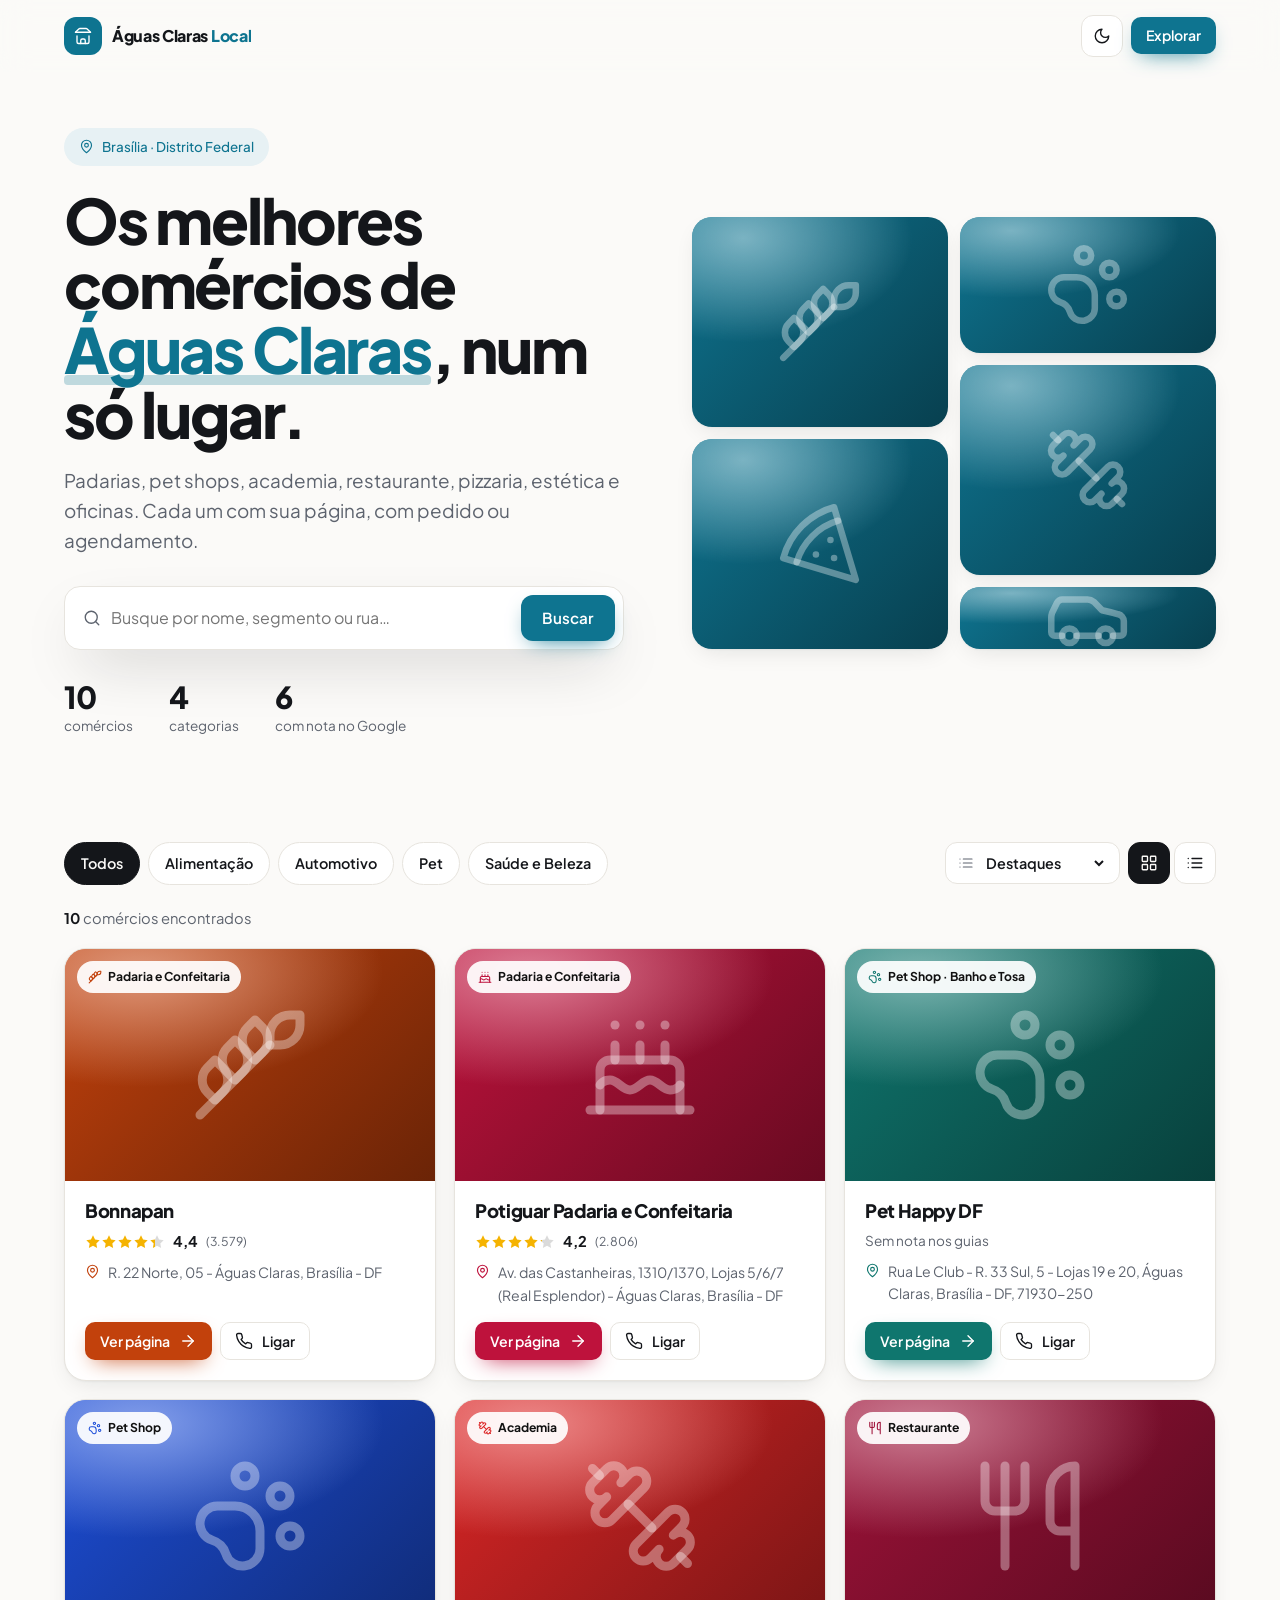
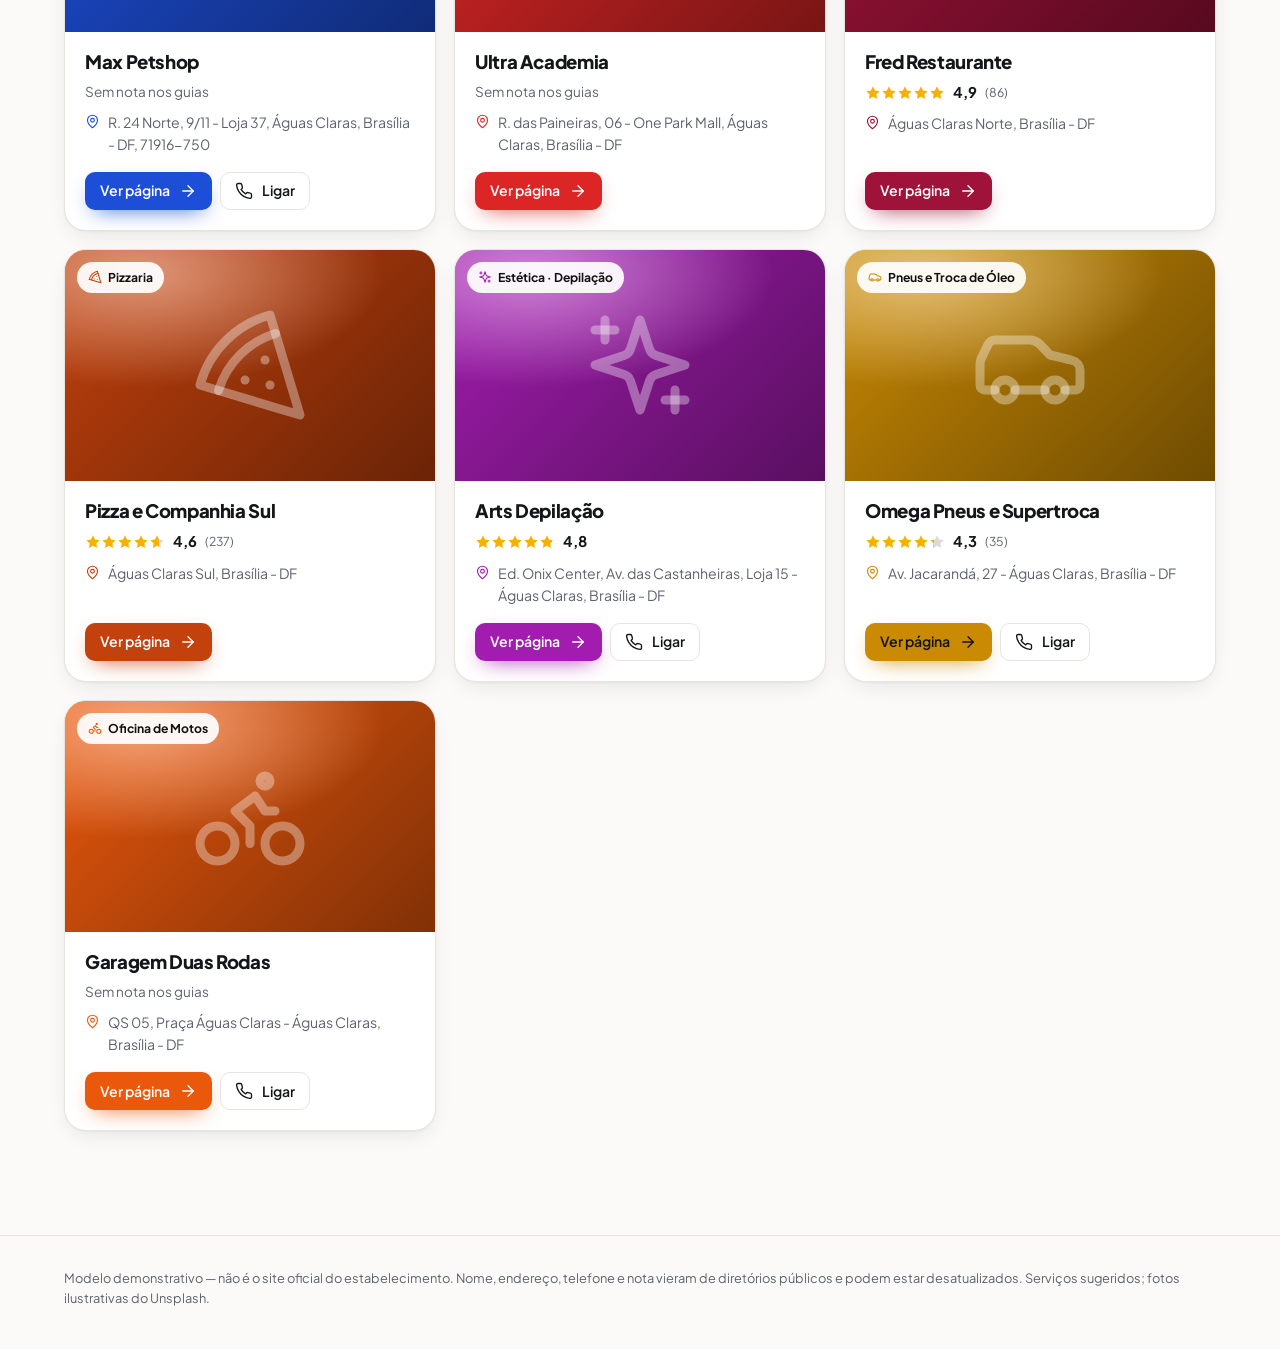
==== commit 36eddccb: "Troca o portfólio por uma página de vendas Black November Página com VSL, dores, solução, modelos, o" ====
--- a/landing-pages/index.html
+++ b/landing-pages/index.html
@@ -123,7 +123,7 @@
   <div class="empty" hidden><svg class="i" viewBox="0 0 24 24" fill="none" stroke="currentColor" stroke-width="1.8" stroke-linecap="round" stroke-linejoin="round" aria-hidden="true"><circle cx="11" cy="11" r="8"/><path d="m21 21-4.3-4.3"/></svg><h3>Nenhum comércio encontrado</h3><p>Tente outra palavra ou limpe os filtros.</p><button type="button" class="btn btn-light" id="clear">Limpar filtros</button></div>
 </section>
 </main>
-<footer class="footer"><p class="wrap disc">Página-modelo criada como exercício da disciplina de Desenho Técnico para Web — não é o site oficial do estabelecimento. Nome, endereço, telefone e nota vieram de diretórios públicos e podem estar desatualizados. Serviços sugeridos; fotos ilustrativas do Unsplash.</p></footer>
+<footer class="footer"><p class="wrap disc">Modelo demonstrativo — não é o site oficial do estabelecimento. Nome, endereço, telefone e nota vieram de diretórios públicos e podem estar desatualizados. Serviços sugeridos; fotos ilustrativas do Unsplash.</p></footer>
 <div class="toast" role="status" aria-live="polite"></div>
 <script src="assets/app.js"></script>
 </body>
--- a/landing-pages/assets/style.css
+++ b/landing-pages/assets/style.css
@@ -157,7 +157,8 @@
 .step:hover{color:var(--a)}
 .step .i{width:16px;height:16px}
 .chips{display:flex;flex-wrap:wrap;gap:8px}
-.chip-opt input{position:absolute;opacity:0;pointer-events:none}
+.chip-opt{position:relative}
+.chip-opt input{position:absolute;left:0;top:0;opacity:0;pointer-events:none}
 .chip-opt span{display:inline-flex;align-items:center;gap:8px;padding:10px 14px;border-radius:12px;border:1px solid var(--line);font-weight:500;font-size:.93rem;cursor:pointer;transition:all .2s}
 .chip-opt span .i{width:17px;height:17px;color:var(--a)}
 .chip-opt.sm span{padding:8px 16px}
